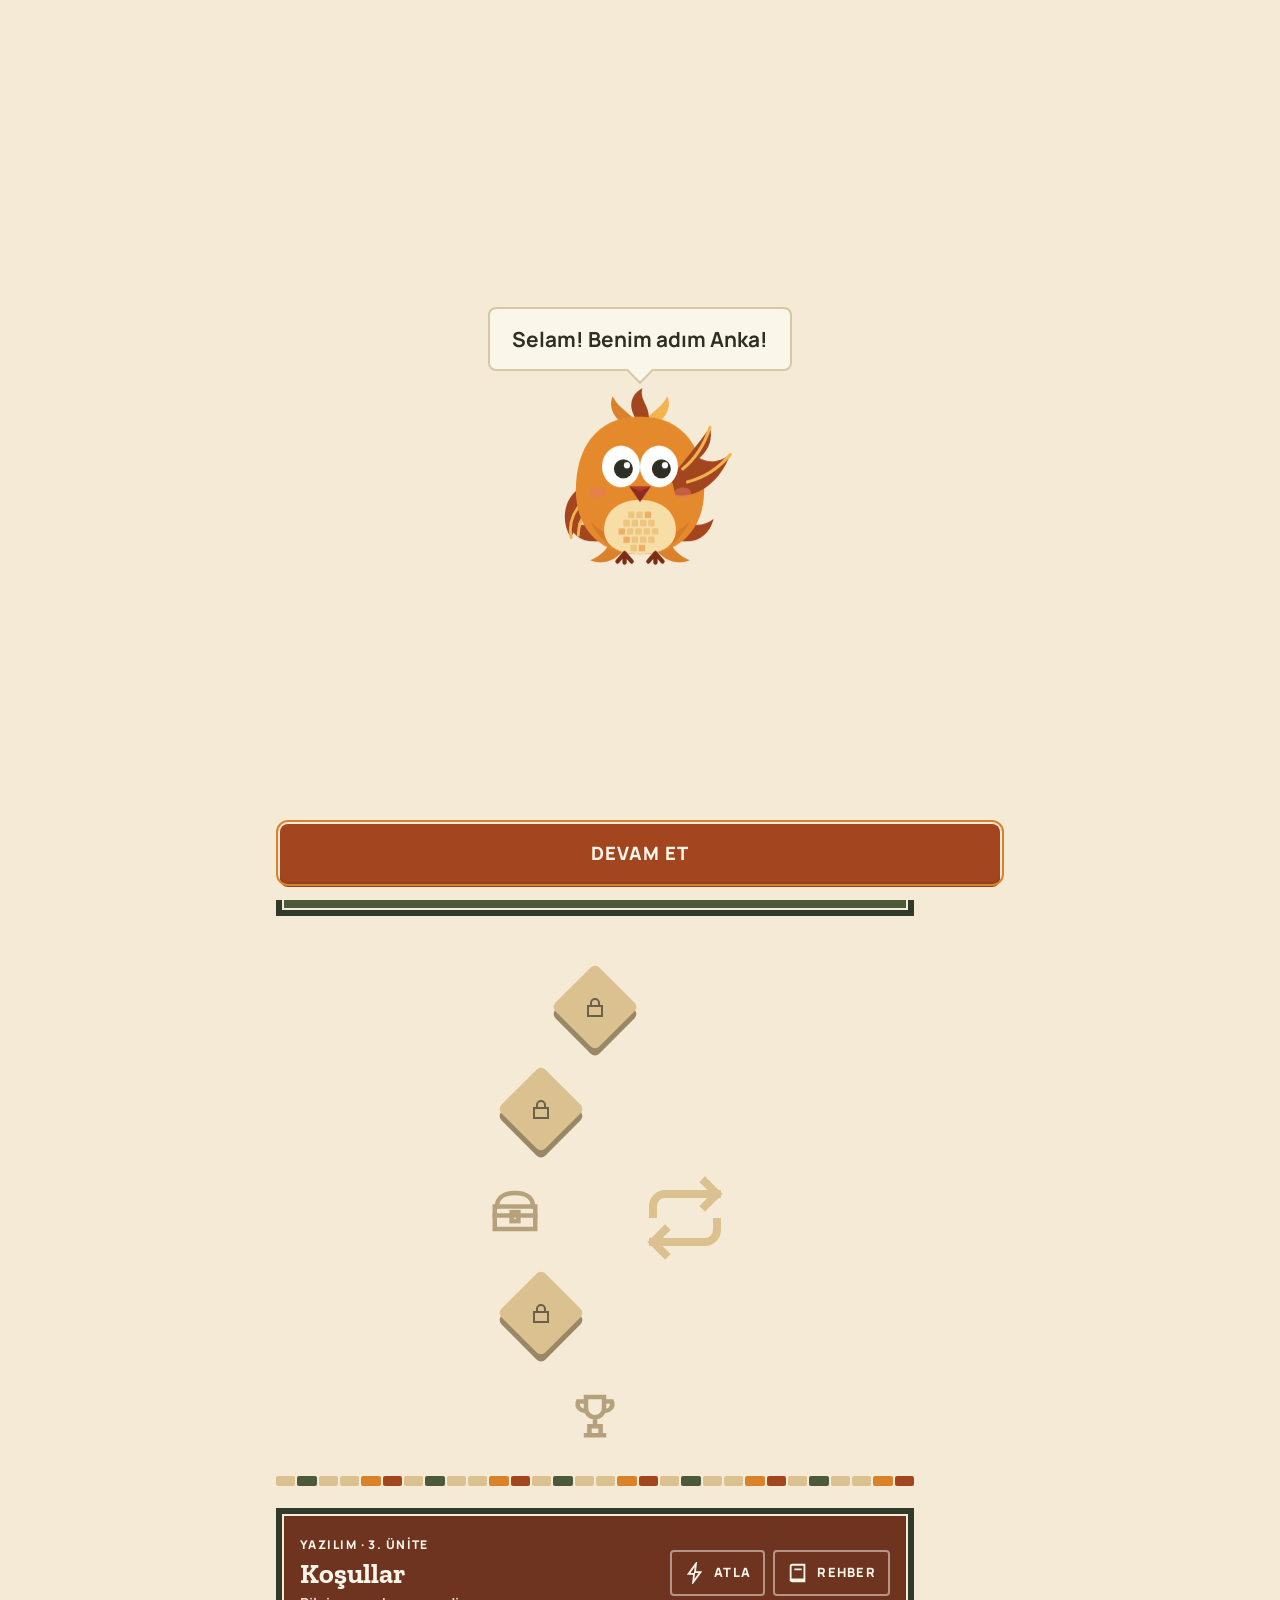
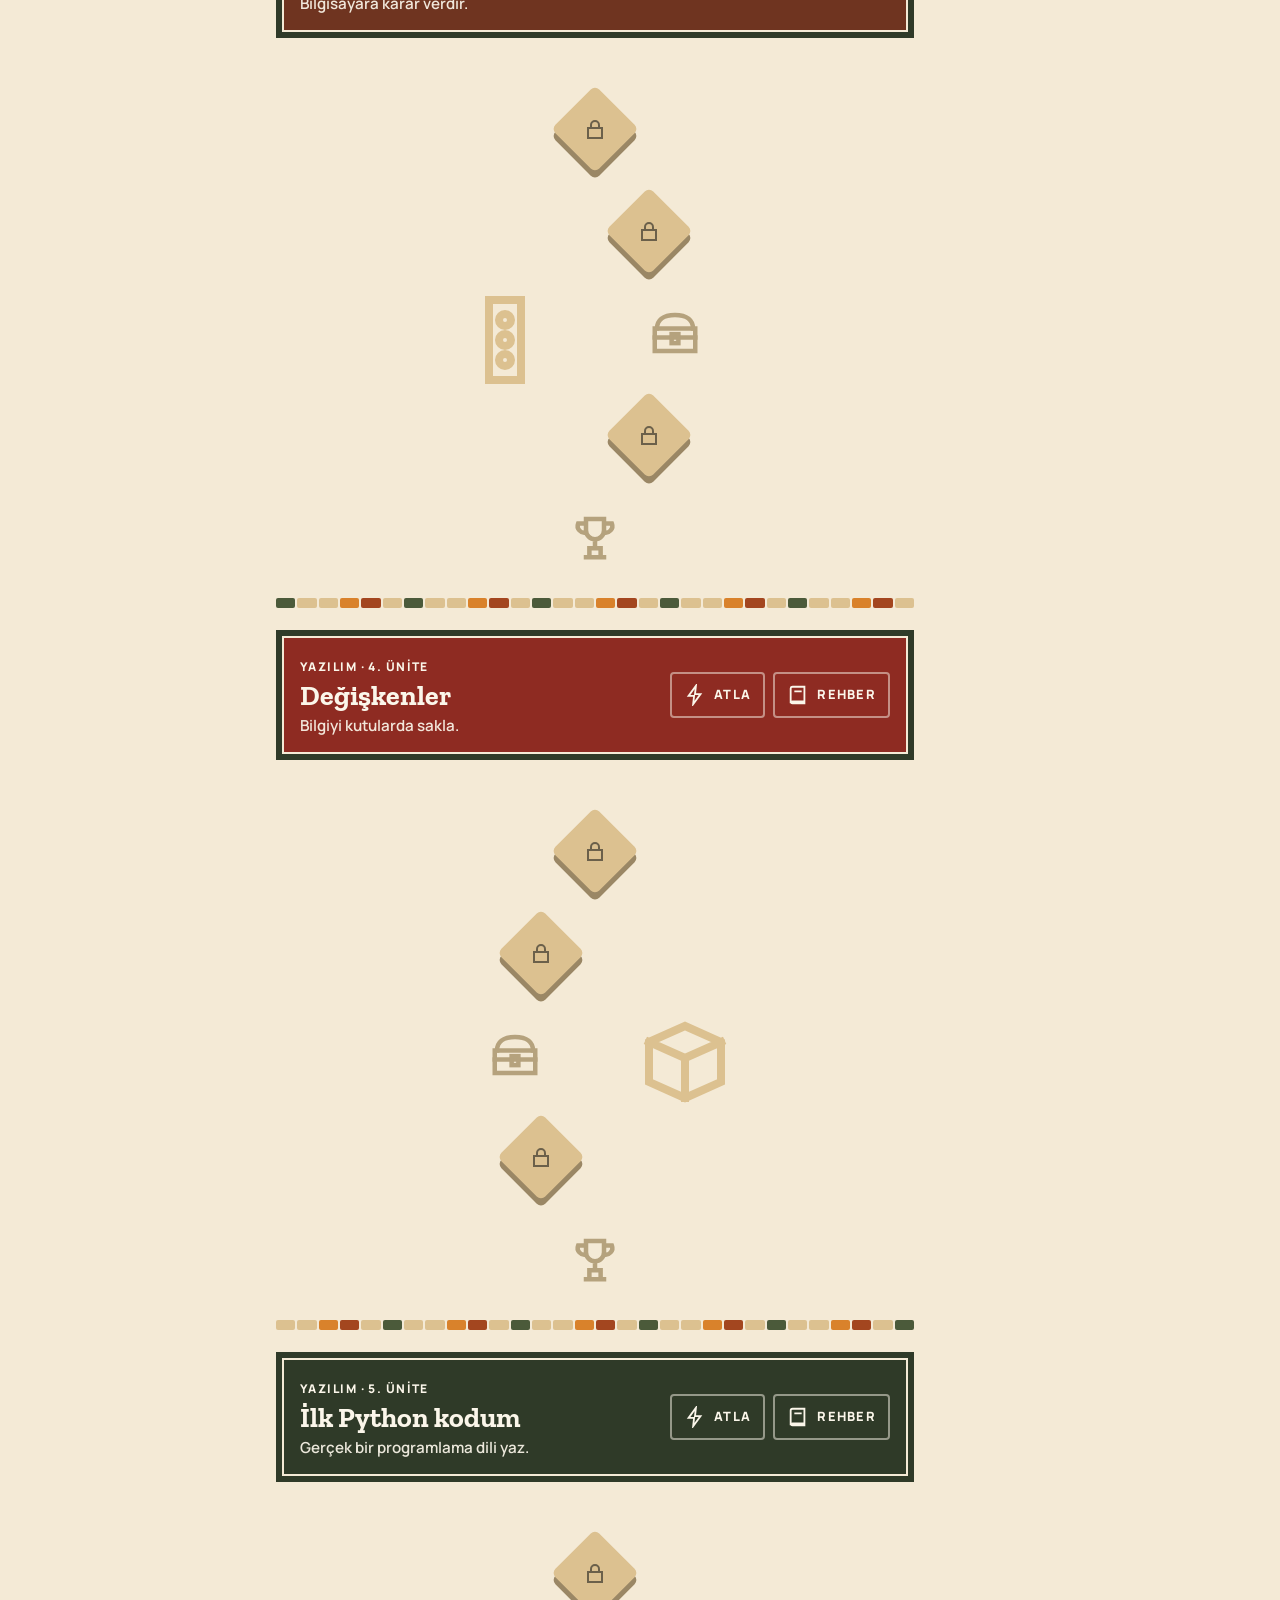
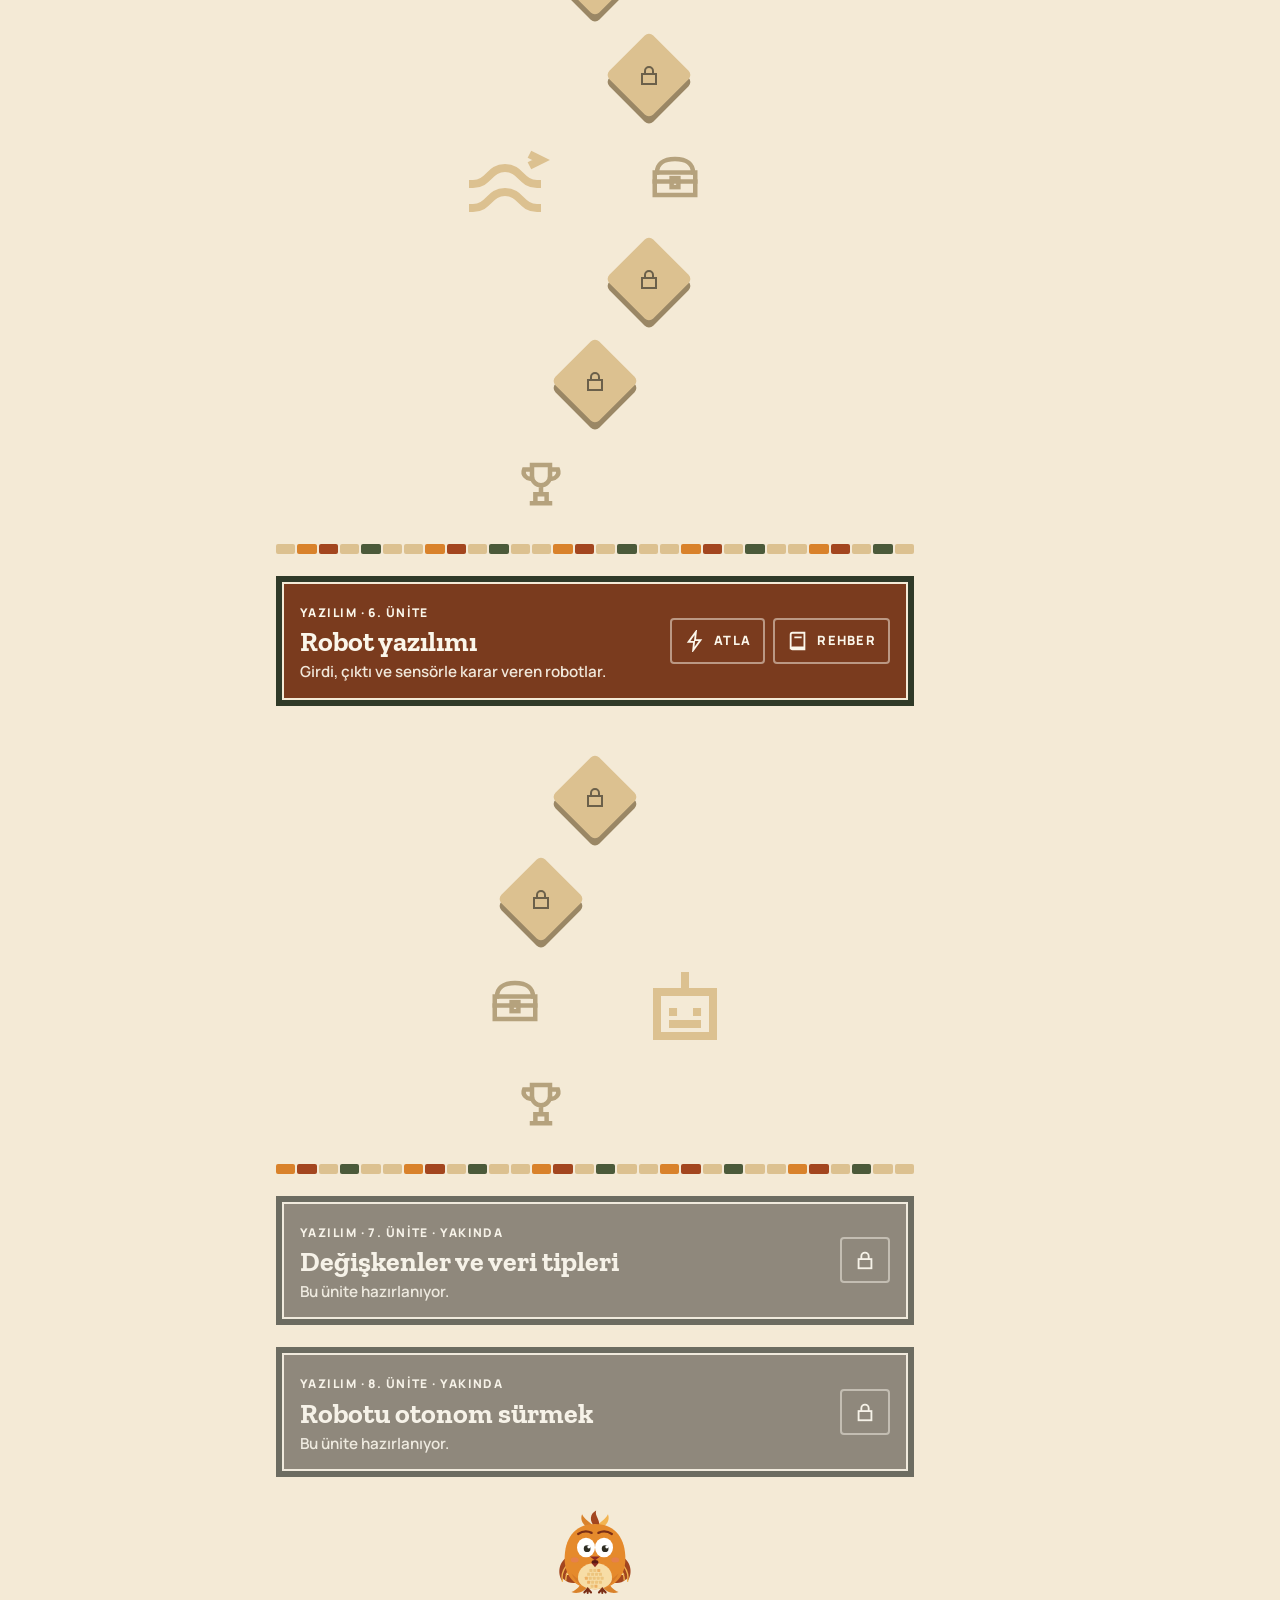
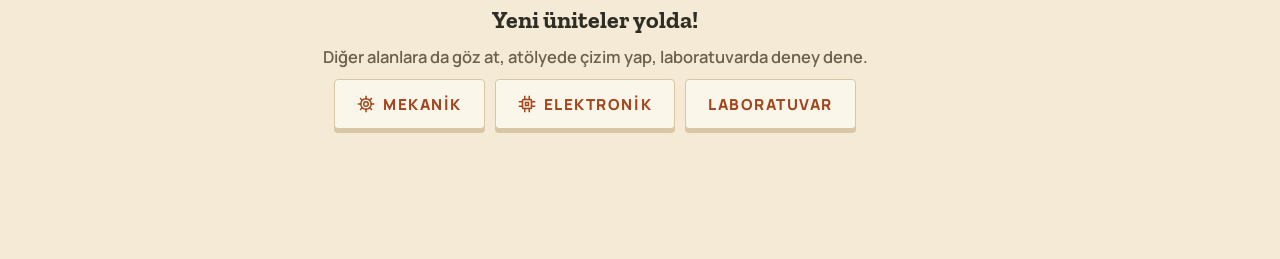
==== index.html @ 8079ceba "Açılış ekranı: krem daire yerine simgedeki Anka başı (yerel ve uygulama içi) Co-Authored-By: Claude " ====
<!DOCTYPE html>
<html lang="tr">
<head>
<meta charset="utf-8">
<meta name="viewport" content="width=device-width, initial-scale=1">
<title>#BilimKıvılcımı</title>
<meta name="description" content="Hatay'daki çocuklar için ücretsiz, oyun gibi kodlama dersleri ve bilim deneyi oyunları. Bir Antioch Rising #10947 projesi.">
<meta name="theme-color" content="#2F3A28">
<meta property="og:title" content="#BilimKıvılcımı · Yazılımın Duolingosu">
<meta property="og:description" content="Anka ile oyun gibi kodlama öğren, laboratuvarda deney oyunları oyna. Ücretsiz ve Türkçe.">
<meta property="og:image" content="img/logo.png">
<link rel="icon" href="img/logo.png">
<link rel="stylesheet" href="css/fonts.css">
<link rel="stylesheet" href="css/style.css">
<link rel="stylesheet" href="css/ekler.css">
<style>
#boot{position:fixed;inset:0;z-index:9999;background:#D9822B;display:flex;flex-direction:column;align-items:center;justify-content:center;gap:22px;transition:opacity .35s ease}
#boot.out{opacity:0;pointer-events:none}
#boot .bt-disk{position:absolute;left:50%;top:50%;width:240px;height:240px;margin:-120px 0 0 -120px}
#boot .bt-anka{display:block;width:240px;height:240px;clip-path:circle(33.4% at 50% 50%);animation:btHop .7s .15s cubic-bezier(.3,1.6,.5,1) both}
#boot .bt-name{position:absolute;left:0;right:0;text-align:center;top:calc(50% + 106px);font:700 clamp(28px,8.5vw,40px)/1 'Zilla Slab',Georgia,serif;color:#FBF3E2;letter-spacing:.2px;animation:btUp .5s .12s ease both}
#boot .bt-name b{color:#7A2E16}
#boot .bt-team{position:absolute;bottom:calc(28px + env(safe-area-inset-bottom,0px));font:700 12px/1 Manrope,system-ui,sans-serif;letter-spacing:.14em;text-transform:uppercase;color:#7A2E16;opacity:.75}
@keyframes btHop{0%{transform:translateY(18px) scale(.9)}100%{transform:none}}
@keyframes btUp{from{transform:translateY(10px);opacity:0}}
@media (prefers-reduced-motion:reduce){#boot *{animation:none!important}}
</style>
</head>
<body>
<div id="boot" role="presentation"><div class="bt-disk"><img class="bt-anka" src="img/anka-bas.png" width="240" height="240" alt=""></div><div class="bt-name"><b>#</b>BilimKıvılcımı</div><div class="bt-team" lang="en">Antioch Rising #10947</div></div>
<script>(function(){var b=document.getElementById('boot');if(!(window.Capacitor&&window.Capacitor.isNativePlatform&&window.Capacitor.isNativePlatform())){b.remove();return}document.documentElement.style.background='#D9822B';window.__bootT=Date.now()})()</script>

<div class="app">
  <aside class="side" aria-label="Menü">
    <a class="brand" href="#ogren"><img src="img/logo.png" alt="Antioch Rising logosu"><span><b>#</b>BilimKıvılcımı</span></a>
    <nav id="sideNav"></nav>
    <div class="small">
      <a href="#yuva">Anka'nın yuvası</a>
      <a href="#defter">Deney defterim</a>
      <a href="#ogretmen">Öğretmenler için</a>
      <a href="#hakkinda">Proje hakkında</a>
      <a href="#yonetici">Yönetici paneli</a>
    </div>
  </aside>

  <main class="center" id="main">
    <header class="mtop">
      <div class="stats"><a class="brand" href="#ogren"><img src="img/logo.png" alt="Antioch Rising logosu"><span><b>#</b>BilimKıvılcımı</span></a><span class="stats-slot"></span></div>
    </header>
    <section data-page="ogren"><div id="path"></div></section>
    <section data-page="atolye" hidden><div class="page" id="pgHub"></div></section>
    <section data-page="cizim" hidden><div class="page" id="pgDraw" style="max-width:920px"></div></section>
    <section data-page="sozluk" hidden><div class="page" id="pgGloss"></div></section>
    <section data-page="gorevler" hidden><div class="page" id="pgQuests"></div></section>
    <section data-page="magaza" hidden><div class="page" id="pgShop"></div></section>
    <section data-page="profil" hidden><div class="page" id="pgProfile"></div></section>
    <section data-page="lab" hidden><div class="page wide" id="pgLab"></div></section>
    <section data-page="exp" hidden><div class="page wide" id="pgExp"></div></section>
    <section data-page="defter" hidden><div class="page wide" id="pgNote" style="max-width:960px"></div></section>
    <section data-page="ogretmen" hidden><div class="page wide" id="pgTeach"></div></section>
    <section data-page="yonetici" hidden><div class="page wide" id="pgAdmin"></div></section>
    <section data-page="yuva" hidden><div class="page" id="pgNest"></div></section>
    <section data-page="hakkinda" hidden><div class="page wide" id="pgAbout" style="max-width:1000px"></div></section>
  </main>

  <aside class="right" aria-label="Durumum">
    <div class="stats stats-slot"></div>
    <div class="card rc" id="rcStreak"></div>
    <div class="card rc" id="rcGoal"></div>
    <div class="card rc" id="rcDaily"></div>
    <div class="card rc" id="rcQuests"></div>
    <p style="font-size:.85rem;color:var(--muted);padding:0 6px">#BilimKıvılcımı bir <b>Antioch Rising #10947</b> projesidir.</p>
  </aside>

</div>

<nav class="mtab" id="tabNav" aria-label="Sekmeler"></nav>

<div class="lesson" id="lesson" hidden>
  <div class="lhead">
    <button class="xbtn" id="lclose" type="button" aria-label="Dersten çık"></button>
    <div class="lbar" id="lbar" role="progressbar" aria-label="Ders ilerlemesi"></div>
    <span class="lhearts" id="lhearts"></span>
  </div>
  <div class="lbody" id="lbody"></div>
  <div class="lfoot" id="lfoot"><div class="lfin"><div class="fb" id="fb"></div><button class="b3" id="lbtn" type="button">Kontrol et</button></div></div>
</div>

<div class="modal" id="modal" hidden><div class="mbox" id="mbox" role="dialog" aria-modal="true"></div></div>
<div id="toast" role="status" aria-live="polite"></div>
<canvas id="fx" aria-hidden="true"></canvas>
<noscript><p style="padding:20px;font:700 1.1rem sans-serif">#BilimKıvılcımı'nın çalışması için JavaScript'in açık olması gerekiyor.</p></noscript>

<script src="js/build.js"></script>
<script src="js/icons.js"></script>
<script src="js/anka.js"></script>
<script src="js/gorsel.js"></script>
<script src="js/data.js"></script>
<script src="js/egitim.js"></script>
<script src="js/temel-mekanik.js"></script>
<script src="js/temel-elektronik.js"></script>
<script src="js/icerik.js"></script>
<script src="js/dersler.js"></script>
<script src="js/kupa.js"></script>
<script src="js/core.js"></script>
<script src="js/learn.js"></script>
<script src="js/sync.js"></script>
<script src="js/lab.js"></script>
<script src="js/teacher.js"></script>
<script src="js/admin.js"></script>
<script src="js/icerikedit.js"></script>
<script src="js/yuva.js"></script>
<script src="js/yuvaoyun.js"></script>
<script src="js/galeri.js"></script>
<script src="js/main.js"></script>
</body>
</html>
---- css/fonts.css ----
/* Yazı tipleri yerelde, internet olmadan da çalışır (Fontsource, SIL Open Font License) */
@font-face{font-family:'Zilla Slab';font-style:normal;font-display:swap;font-weight:600;src:url(../fonts/zilla-slab-latin-ext-600-normal.woff2) format('woff2');unicode-range:U+0100-02BA,U+02BD-02C5,U+02C7-02CC,U+02CE-02D7,U+02DD-02FF,U+0304,U+0308,U+0329,U+1D00-1DBF,U+1E00-1E9F,U+1EF2-1EFF,U+2020,U+20A0-20AB,U+20AD-20C0,U+2113,U+2C60-2C7F,U+A720-A7FF}
@font-face{font-family:'Zilla Slab';font-style:normal;font-display:swap;font-weight:600;src:url(../fonts/zilla-slab-latin-600-normal.woff2) format('woff2');unicode-range:U+0000-00FF,U+0131,U+0152-0153,U+02BB-02BC,U+02C6,U+02DA,U+02DC,U+0304,U+0308,U+0329,U+2000-206F,U+20AC,U+2122,U+2191,U+2193,U+2212,U+2215,U+FEFF,U+FFFD}
@font-face{font-family:'Zilla Slab';font-style:normal;font-display:swap;font-weight:700;src:url(../fonts/zilla-slab-latin-ext-700-normal.woff2) format('woff2');unicode-range:U+0100-02BA,U+02BD-02C5,U+02C7-02CC,U+02CE-02D7,U+02DD-02FF,U+0304,U+0308,U+0329,U+1D00-1DBF,U+1E00-1E9F,U+1EF2-1EFF,U+2020,U+20A0-20AB,U+20AD-20C0,U+2113,U+2C60-2C7F,U+A720-A7FF}
@font-face{font-family:'Zilla Slab';font-style:normal;font-display:swap;font-weight:700;src:url(../fonts/zilla-slab-latin-700-normal.woff2) format('woff2');unicode-range:U+0000-00FF,U+0131,U+0152-0153,U+02BB-02BC,U+02C6,U+02DA,U+02DC,U+0304,U+0308,U+0329,U+2000-206F,U+20AC,U+2122,U+2191,U+2193,U+2212,U+2215,U+FEFF,U+FFFD}
@font-face{font-family:'Manrope';font-style:normal;font-display:swap;font-weight:500;src:url(../fonts/manrope-latin-ext-500-normal.woff2) format('woff2');unicode-range:U+0100-02BA,U+02BD-02C5,U+02C7-02CC,U+02CE-02D7,U+02DD-02FF,U+0304,U+0308,U+0329,U+1D00-1DBF,U+1E00-1E9F,U+1EF2-1EFF,U+2020,U+20A0-20AB,U+20AD-20C0,U+2113,U+2C60-2C7F,U+A720-A7FF}
@font-face{font-family:'Manrope';font-style:normal;font-display:swap;font-weight:500;src:url(../fonts/manrope-latin-500-normal.woff2) format('woff2');unicode-range:U+0000-00FF,U+0131,U+0152-0153,U+02BB-02BC,U+02C6,U+02DA,U+02DC,U+0304,U+0308,U+0329,U+2000-206F,U+20AC,U+2122,U+2191,U+2193,U+2212,U+2215,U+FEFF,U+FFFD}
@font-face{font-family:'Manrope';font-style:normal;font-display:swap;font-weight:600;src:url(../fonts/manrope-latin-ext-600-normal.woff2) format('woff2');unicode-range:U+0100-02BA,U+02BD-02C5,U+02C7-02CC,U+02CE-02D7,U+02DD-02FF,U+0304,U+0308,U+0329,U+1D00-1DBF,U+1E00-1E9F,U+1EF2-1EFF,U+2020,U+20A0-20AB,U+20AD-20C0,U+2113,U+2C60-2C7F,U+A720-A7FF}
@font-face{font-family:'Manrope';font-style:normal;font-display:swap;font-weight:600;src:url(../fonts/manrope-latin-600-normal.woff2) format('woff2');unicode-range:U+0000-00FF,U+0131,U+0152-0153,U+02BB-02BC,U+02C6,U+02DA,U+02DC,U+0304,U+0308,U+0329,U+2000-206F,U+20AC,U+2122,U+2191,U+2193,U+2212,U+2215,U+FEFF,U+FFFD}
@font-face{font-family:'Manrope';font-style:normal;font-display:swap;font-weight:700;src:url(../fonts/manrope-latin-ext-700-normal.woff2) format('woff2');unicode-range:U+0100-02BA,U+02BD-02C5,U+02C7-02CC,U+02CE-02D7,U+02DD-02FF,U+0304,U+0308,U+0329,U+1D00-1DBF,U+1E00-1E9F,U+1EF2-1EFF,U+2020,U+20A0-20AB,U+20AD-20C0,U+2113,U+2C60-2C7F,U+A720-A7FF}
@font-face{font-family:'Manrope';font-style:normal;font-display:swap;font-weight:700;src:url(../fonts/manrope-latin-700-normal.woff2) format('woff2');unicode-range:U+0000-00FF,U+0131,U+0152-0153,U+02BB-02BC,U+02C6,U+02DA,U+02DC,U+0304,U+0308,U+0329,U+2000-206F,U+20AC,U+2122,U+2191,U+2193,U+2212,U+2215,U+FEFF,U+FFFD}
@font-face{font-family:'Manrope';font-style:normal;font-display:swap;font-weight:800;src:url(../fonts/manrope-latin-ext-800-normal.woff2) format('woff2');unicode-range:U+0100-02BA,U+02BD-02C5,U+02C7-02CC,U+02CE-02D7,U+02DD-02FF,U+0304,U+0308,U+0329,U+1D00-1DBF,U+1E00-1E9F,U+1EF2-1EFF,U+2020,U+20A0-20AB,U+20AD-20C0,U+2113,U+2C60-2C7F,U+A720-A7FF}
@font-face{font-family:'Manrope';font-style:normal;font-display:swap;font-weight:800;src:url(../fonts/manrope-latin-800-normal.woff2) format('woff2');unicode-range:U+0000-00FF,U+0131,U+0152-0153,U+02BB-02BC,U+02C6,U+02DA,U+02DC,U+0304,U+0308,U+0329,U+2000-206F,U+20AC,U+2122,U+2191,U+2193,U+2212,U+2215,U+FEFF,U+FFFD}
@font-face{font-family:'JetBrains Mono';font-style:normal;font-display:swap;font-weight:500;src:url(../fonts/jetbrains-mono-latin-ext-500-normal.woff2) format('woff2');unicode-range:U+0100-02BA,U+02BD-02C5,U+02C7-02CC,U+02CE-02D7,U+02DD-02FF,U+0304,U+0308,U+0329,U+1D00-1DBF,U+1E00-1E9F,U+1EF2-1EFF,U+2020,U+20A0-20AB,U+20AD-20C0,U+2113,U+2C60-2C7F,U+A720-A7FF}
@font-face{font-family:'JetBrains Mono';font-style:normal;font-display:swap;font-weight:500;src:url(../fonts/jetbrains-mono-latin-500-normal.woff2) format('woff2');unicode-range:U+0000-00FF,U+0131,U+0152-0153,U+02BB-02BC,U+02C6,U+02DA,U+02DC,U+0304,U+0308,U+0329,U+2000-206F,U+20AC,U+2122,U+2191,U+2193,U+2212,U+2215,U+FEFF,U+FFFD}
@font-face{font-family:'JetBrains Mono';font-style:normal;font-display:swap;font-weight:700;src:url(../fonts/jetbrains-mono-latin-ext-700-normal.woff2) format('woff2');unicode-range:U+0100-02BA,U+02BD-02C5,U+02C7-02CC,U+02CE-02D7,U+02DD-02FF,U+0304,U+0308,U+0329,U+1D00-1DBF,U+1E00-1E9F,U+1EF2-1EFF,U+2020,U+20A0-20AB,U+20AD-20C0,U+2113,U+2C60-2C7F,U+A720-A7FF}
@font-face{font-family:'JetBrains Mono';font-style:normal;font-display:swap;font-weight:700;src:url(../fonts/jetbrains-mono-latin-700-normal.woff2) format('woff2');unicode-range:U+0000-00FF,U+0131,U+0152-0153,U+02BB-02BC,U+02C6,U+02DA,U+02DC,U+0304,U+0308,U+0329,U+2000-206F,U+20AC,U+2122,U+2191,U+2193,U+2212,U+2215,U+FEFF,U+FFFD}
---- css/style.css ----
/* #BilimKıvılcımı · Antioch Rising "Mozaik" tasarım dili
   60·30·10: tessera zemin, kiremit/zeytin marka, alev vurgu. Kare taş (tessera) ızgarası 8px.
   Yerleşim: masaüstünde sol menü + orta içerik + sağ durum kartları; telefonda üst durum çubuğu + alt sekmeler. */
:root{
  --tessera:#F4EAD6; --raised:#FBF6EA; --sand:#DCC190; --line:#D8C7A4; --ink:#2F2E24; --muted:#6B604A;
  --terra:#A3461F; --on-terra:#FBF6EA; --terra-soft:#F1DCCB; --terra-ts:#93401C;
  --ember:#D9822B; --rust:#6F3420; --olive:#4B5A3A; --on-olive:#FBF6EA; --olive-soft:#E2E6D2; --olive-ts:#3F4D30; --olive-deep:#2F3A28;
  --garnet:#8E2B22; --garnet-soft:#F3DAD6; --focus:#D9822B;
  --code:#2F3A28; --code-ink:#F4EAD6; --tile:#E6D3AE; --off:#B5A27D; --stage:#26301F;
  --u1:#A3461F; --u1d:#6F3420; --u2:#4B5A3A; --u2d:#2F3A28; --u3:#6F3420; --u3d:#45200F; --u4:#8E2B22; --u4d:#5C1A14; --u5:#2F3A28; --u5d:#141A11; --u6:#7A3B1E; --u6d:#4A220F; --u7:#4B5A3A; --u7d:#2F3A28; --u8:#8F5314; --u8d:#5A3209; --u9:#5A6630; --u9d:#363E1A; --u10:#9A5A12; --u10d:#5E360A; --u11:#7E4A16; --u11d:#4C2B0B; --u12:#A8701E; --u12d:#66420F; --u13:#B5532A; --u13d:#73311A; --u14:#55663A; --u14d:#323D22; --u15:#A7651A; --u15d:#62390C; --u16:#5E5A2E; --u16d:#38351A;
  --display:"Zilla Slab","Roboto Slab",Georgia,serif;
  --body:Manrope,"Segoe UI",system-ui,sans-serif;
  --mono:"JetBrains Mono",ui-monospace,Menlo,monospace;
  --shadow:0 1px 0 #D8C7A4,0 2px 6px rgba(47,46,36,.08);
  color-scheme:light;
}
@media (prefers-color-scheme:dark){
  :root:not([data-theme="light"]){
    --tessera:#1C1A14; --raised:#26231B; --sand:#3A3428; --line:#3D382B; --ink:#F2E9D6; --muted:#B8AB8E;
    --terra:#E58552; --on-terra:#1C1A14; --terra-soft:#3A2016; --terra-ts:#EFB08A;
    --ember:#F0A04B; --rust:#9A4A28; --olive:#A9B98F; --on-olive:#1C1A14; --olive-soft:#232B1D; --olive-ts:#B9C79F; --olive-deep:#141A11;
    --garnet:#E8776A; --garnet-soft:#3A1A17; --code:#141A11; --code-ink:#F2E9D6; --tile:#3A3428; --off:#6B604A; --stage:#141A11;
    --u1:#C4602F; --u1d:#7A3518; --u2:#5E7148; --u2d:#36432A; --u3:#9A4A28; --u3d:#5A2A15; --u4:#B03F33; --u4d:#6E231C; --u5:#3E4D33; --u5d:#1F281A; --u6:#9A4A28; --u6d:#5A2A15; --u7:#5E7148; --u7d:#36432A; --u8:#A86418; --u8d:#5E370B; --u9:#6E7C3C; --u9d:#40481F; --u10:#B26C1C; --u10d:#663D0C; --u11:#965A1E; --u11d:#57340E; --u12:#C08328; --u12d:#6E4A12; --u13:#C96A3A; --u13d:#7D3C1E; --u14:#667A48; --u14d:#3B4829; --u15:#BC7A26; --u15d:#6C4511; --u16:#76723C; --u16d:#45421F;
    --shadow:0 1px 0 #3D382B,0 2px 8px rgba(0,0,0,.4); color-scheme:dark;
  }
}
:root[data-theme="dark"]{
  --tessera:#1C1A14; --raised:#26231B; --sand:#3A3428; --line:#3D382B; --ink:#F2E9D6; --muted:#B8AB8E;
  --terra:#E58552; --on-terra:#1C1A14; --terra-soft:#3A2016; --terra-ts:#EFB08A;
  --ember:#F0A04B; --rust:#9A4A28; --olive:#A9B98F; --on-olive:#1C1A14; --olive-soft:#232B1D; --olive-ts:#B9C79F; --olive-deep:#141A11;
  --garnet:#E8776A; --garnet-soft:#3A1A17; --code:#141A11; --code-ink:#F2E9D6; --tile:#3A3428; --off:#6B604A; --stage:#141A11;
  --u1:#C4602F; --u1d:#7A3518; --u2:#5E7148; --u2d:#36432A; --u3:#9A4A28; --u3d:#5A2A15; --u4:#B03F33; --u4d:#6E231C; --u5:#3E4D33; --u5d:#1F281A; --u6:#9A4A28; --u6d:#5A2A15; --u7:#5E7148; --u7d:#36432A; --u8:#A86418; --u8d:#5E370B; --u9:#6E7C3C; --u9d:#40481F; --u10:#B26C1C; --u10d:#663D0C; --u11:#965A1E; --u11d:#57340E; --u12:#C08328; --u12d:#6E4A12; --u13:#C96A3A; --u13d:#7D3C1E; --u14:#667A48; --u14d:#3B4829; --u15:#BC7A26; --u15d:#6C4511; --u16:#76723C; --u16d:#45421F;
  --shadow:0 1px 0 #3D382B,0 2px 8px rgba(0,0,0,.4); color-scheme:dark;
}
*{box-sizing:border-box}
[hidden]{display:none!important}
html,body{height:100%}
body{margin:0;background:var(--tessera);color:var(--ink);font:600 16.5px/1.55 var(--body);-webkit-font-smoothing:antialiased;-webkit-tap-highlight-color:transparent}
h1,h2,h3{font-family:var(--display);font-weight:700;margin:0;line-height:1.1;text-wrap:balance}
p{margin:0}
button{font:inherit;color:inherit}
a{color:var(--terra)}
:focus-visible{outline:2px solid var(--focus);outline-offset:2px}
.ic{flex:none;display:block}
.lbl{font:800 .75rem/1 var(--body);letter-spacing:.12em;text-transform:uppercase}
.num{font-family:var(--mono);font-weight:700;font-variant-numeric:tabular-nums}
.muted{color:var(--muted)}
.sr{position:absolute;width:1px;height:1px;overflow:hidden;clip:rect(0 0 0 0)}

/* Mozaik bandı ve çerçeve */
.band{display:grid;grid-auto-flow:column;grid-auto-columns:1fr;gap:2px}
.band i{height:10px;border-radius:2px}
.frame{border:6px solid var(--olive-deep);padding:2px;background:var(--tessera)}

/* Anka: bekleme hâlleri (sınıf = ruh hâli) ve kısa hareketler (act-*) */
.anka{display:block;overflow:visible;cursor:pointer;-webkit-tap-highlight-color:transparent;animation:hop 2.8s ease-in-out infinite;animation-delay:var(--ad,0s)}
.anka .ak-all,.anka .ak-bd,.anka .ak-tail,.anka .wg,.anka .crest,.anka .tear,.anka .zz,.anka .thd{transform-box:fill-box}
.anka .ak-all{transform-origin:50% 100%}
.anka .ak-bd{transform-origin:50% 100%;animation:akBreath 3.4s ease-in-out infinite;animation-delay:var(--ad,0s)}
.anka .ak-tail{transform-origin:50% 0;animation:akTail 2.6s ease-in-out infinite}
.anka .pup{animation:akLook 8s ease-in-out infinite;animation-delay:var(--ad,0s)}
.anka .lid{transform-box:fill-box;transform-origin:50% 0;transform:scaleY(0);animation:blink 5.5s infinite;animation-delay:var(--ad,0s)}
.anka .wgl{transform-origin:90% 10%}
.anka .wgr{transform-origin:10% 10%}
.anka.cheer .wgl{transform-origin:90% 90%}
.anka.cheer .wgr,.anka.wave .wgr{transform-origin:10% 90%}
.anka .crest{transform-origin:50% 100%;animation:flick 1.7s ease-in-out infinite}
@keyframes hop{0%,100%{translate:0 0}50%{translate:0 -4px}}
@keyframes akBreath{0%,100%{transform:scale(1,1)}50%{transform:scale(1.025,.975)}}
@keyframes akTail{0%,100%{transform:rotate(0)}50%{transform:rotate(3deg)}}
@keyframes akLook{0%,34%,100%{transform:none}38%,48%{transform:translate(-3px,1px)}52%,62%{transform:translate(3px,-1px)}66%{transform:none}80%,86%{transform:translate(0,2px)}}
@keyframes blink{0%,93%,100%{transform:scaleY(0)}96%{transform:scaleY(1)}}
@keyframes flick{50%{transform:scaleY(1.1) skewX(-4deg)}}
/* ruh hâlleri */
.anka.cheer{animation:akBounce .7s ease-in-out infinite}
.anka.cheer .wgl{animation:flapL .3s ease-in-out infinite alternate}
.anka.cheer .wgr,.anka.wave .wgr{animation:flapR .34s ease-in-out infinite alternate}
.anka.wave .ak-bd{animation:akLean 1.5s ease-in-out infinite}
.anka.wow .ak-bd{animation:akPuff 1.4s ease-in-out infinite}
.anka.think{animation:none}
.anka.think .ak-bd{animation:akTilt 3.2s ease-in-out infinite}
.anka.think .thd{animation:akDot 1.6s ease-in-out infinite}
.anka.think .thd2{animation-delay:.4s}
.anka.sad,.anka.sleep{animation:none}
.anka.sad .ak-bd{animation:akDroop 3.6s ease-in-out infinite}
.anka.sad .tear{animation:akTear 2.4s ease-in infinite}
.anka.sleep .ak-bd{animation:akBreath 4.6s ease-in-out infinite}
.anka.sleep .zz{animation:akZz 2.8s ease-in-out infinite}
.anka.love{animation:akBounce 1.1s ease-in-out infinite}
.anka.love .hrt{transform-box:fill-box;transform-origin:50% 60%;animation:akHeart .7s ease-in-out infinite alternate}
.anka.eat .ak-bd{animation:akNod .45s ease-in-out infinite}
.anka.eat .chew{transform-box:fill-box;transform-origin:50% 0;animation:akChew .2s ease-in-out infinite alternate}
@keyframes akHeart{to{transform:scale(1.18)}}
@keyframes akChew{to{transform:scaleY(.35)}}
@keyframes akBounce{0%,100%{translate:0 0}50%{translate:0 -9px}}
@keyframes flapL{from{transform:rotate(6deg)}to{transform:rotate(-18deg)}}
@keyframes flapR{from{transform:rotate(-6deg)}to{transform:rotate(18deg)}}
@keyframes akLean{0%,100%{transform:rotate(-2deg)}50%{transform:rotate(3deg)}}
@keyframes akPuff{0%,100%{transform:scale(1)}50%{transform:scale(1.05)}}
@keyframes akTilt{0%,100%{transform:rotate(-4deg)}50%{transform:rotate(4deg)}}
@keyframes akDot{0%,100%{opacity:.25}50%{opacity:.8}}
@keyframes akDroop{0%,100%{transform:scale(1,1) rotate(0)}50%{transform:scale(1.03,.95) rotate(-2deg)}}
@keyframes akTear{0%{transform:translateY(0);opacity:0}15%{opacity:1}80%{transform:translateY(26px);opacity:.9}100%{transform:translateY(32px);opacity:0}}
@keyframes akZz{0%{transform:translate(0,6px);opacity:0}30%{opacity:1}100%{transform:translate(6px,-10px);opacity:0}}
/* kısa hareketler */
.anka.act-jump .ak-all{animation:akJump .75s cubic-bezier(.3,.6,.4,1) both}
.anka.act-spin .ak-all{animation:akSpin .9s cubic-bezier(.4,.1,.3,1) both}
.anka.act-flip .ak-all{animation:akFlip .9s ease-in-out both}
.anka.act-dance .ak-all{animation:akDance .6s ease-in-out 3 both}
.anka.act-wiggle .ak-all{animation:akWiggle .55s ease-in-out both}
.anka.act-nod .ak-all{animation:akNod .7s ease-in-out both}
.anka.act-shake .ak-all{animation:akShake .6s ease-in-out both}
.anka.act-enter .ak-all{animation:akEnter .55s cubic-bezier(.3,1.5,.5,1) both}
.anka.act-jump .wg,.anka.act-spin .wg,.anka.act-dance .wg,.anka.act-flip .wg{animation:akFlapL .16s ease-in-out 6 alternate}
.anka.act-jump .wgr,.anka.act-spin .wgr,.anka.act-dance .wgr,.anka.act-flip .wgr{animation-name:akFlapR}
@keyframes akFlapL{to{transform:rotate(28deg)}}
@keyframes akFlapR{to{transform:rotate(-28deg)}}
@keyframes akJump{0%{transform:none}15%{transform:scale(1.14,.84)}45%{transform:translateY(-30%) scale(.92,1.1)}72%{transform:translateY(0) scale(1.1,.9)}86%{transform:translateY(-4%) scale(.98,1.02)}100%{transform:none}}
@keyframes akSpin{0%{transform:none}20%{transform:scale(1.1,.88)}50%{transform:translateY(-26%) rotate(180deg)}80%{transform:translateY(0) rotate(360deg) scale(1.08,.92)}100%{transform:rotate(360deg)}}
@keyframes akFlip{0%{transform:none}40%{transform:translateY(-22%) scaleX(-1)}70%{transform:translateY(0) scaleX(-1)}100%{transform:none}}
@keyframes akDance{0%,100%{transform:none}25%{transform:translate(-6%,-8%) rotate(-8deg)}50%{transform:translateY(0) scale(1.06,.94)}75%{transform:translate(6%,-8%) rotate(8deg)}}
@keyframes akWiggle{20%{transform:rotate(-9deg)}40%{transform:rotate(8deg)}60%{transform:rotate(-6deg)}80%{transform:rotate(4deg)}100%{transform:none}}
@keyframes akNod{30%{transform:rotate(6deg) scale(1,.96)}60%{transform:rotate(-2deg)}100%{transform:none}}
@keyframes akShake{15%{transform:rotate(-9deg)}35%{transform:rotate(8deg)}55%{transform:rotate(-6deg)}75%{transform:rotate(4deg)}100%{transform:none}}
@keyframes akEnter{0%{transform:translateY(30%) scale(.5);opacity:0}60%{opacity:1}100%{transform:none;opacity:1}}
.amsg{display:grid;grid-template-columns:auto 1fr auto auto;gap:16px;align-items:center;margin-top:20px;padding:14px 18px}
.amsg .bub{position:relative;background:var(--tessera);border:1px solid var(--line);border-radius:8px;padding:12px 14px;font-size:1.02rem}
.amsg .bub::before{content:"";position:absolute;left:-8px;top:50%;width:14px;height:14px;background:var(--tessera);border-left:1px solid var(--line);border-bottom:1px solid var(--line);transform:translateY(-50%) rotate(45deg)}
.amsg .bub b{color:var(--terra)}
.amsg .x{width:36px;height:36px;border:0;background:none;color:var(--muted);cursor:pointer;display:grid;place-items:center;align-self:start}

/* 3D düğme */
.b3{--c:var(--terra);--cd:var(--rust);--oc:var(--on-terra);display:inline-flex;align-items:center;justify-content:center;gap:8px;min-height:50px;padding:12px 22px;border:0;border-radius:4px;background:var(--c);color:var(--oc);box-shadow:0 4px 0 var(--cd);font:800 .95rem/1 var(--body);letter-spacing:.1em;text-transform:uppercase;cursor:pointer;text-decoration:none;transition:transform .08s,box-shadow .08s,filter .15s}
.b3:hover{filter:brightness(1.07)}
.b3:active{transform:translateY(4px);box-shadow:0 0 0 var(--cd)}
.b3:disabled{--c:var(--sand);--cd:var(--sand);--oc:var(--muted);box-shadow:none;cursor:default;filter:none;transform:none}
.b3.ghost{--c:var(--raised);--cd:var(--line);--oc:var(--terra);border:1px solid var(--line)}
.b3.olive{--c:var(--olive);--cd:var(--olive-deep);--oc:var(--on-olive)}
.b3.ember{--c:var(--ember);--cd:#A35F1A;--oc:#2F2E24}
.b3.garnet{--c:var(--garnet);--cd:#5C1A14;--oc:var(--raised)}
.b3.sm{min-height:40px;padding:8px 14px;font-size:.8rem}
.b3.wide{width:100%}
.card{background:var(--raised);border:1px solid var(--line);border-radius:8px;padding:18px;box-shadow:var(--shadow)}

/* İskelet */
.app{display:grid;grid-template-columns:250px minmax(0,1fr) 340px;min-height:100%}
.app.full{grid-template-columns:250px minmax(0,1fr)}
.app.full .right{display:none}
.side{position:sticky;top:0;height:100vh;padding:18px 14px;border-right:1px solid var(--line);display:flex;flex-direction:column;gap:4px;background:var(--tessera);z-index:5;overflow:auto}
.brand{display:flex;align-items:center;gap:10px;text-decoration:none;color:var(--ink)}
.brand img{width:46px;height:46px;display:block;flex:none}
.brand span{font:700 1.3rem/1 var(--display)}
.brand b{color:var(--terra)}
.side .brand{padding:4px 8px 18px}
.nav{display:flex;align-items:center;gap:12px;padding:10px 12px;border-radius:4px;border:1px solid transparent;text-decoration:none;font:800 .85rem/1 var(--body);letter-spacing:.1em;text-transform:uppercase;color:var(--muted);cursor:pointer;background:none;width:100%;text-align:left;position:relative}
.nav:hover{background:color-mix(in srgb,var(--sand) 35%,transparent);color:var(--ink)}
.nav[aria-current="page"]{color:var(--terra);background:var(--terra-soft);border-color:color-mix(in srgb,var(--terra) 40%,transparent)}
.nav .ni{width:30px;height:30px;display:grid;place-items:center}
.nav .sh{display:none}
.side .small{margin-top:auto;display:grid;gap:6px;padding:10px 12px;font-size:.88rem}
.side .small a{color:var(--muted);text-decoration:none;font-weight:700}
.side .small a:hover,.side .small a[aria-current="page"]{color:var(--terra)}
.center{min-width:0;padding:0 26px 120px}
.right{position:sticky;top:0;height:100vh;overflow:auto;padding:18px 22px;display:flex;flex-direction:column;gap:16px}
.stats{display:flex;align-items:center;justify-content:space-between;gap:6px}
.stat{display:inline-flex;align-items:center;gap:6px;font:700 1.05rem/1 var(--mono);padding:8px;border-radius:4px;text-decoration:none;font-variant-numeric:tabular-nums}
.stat.fl{color:var(--ember)} .stat.fl.off{color:var(--off)}
.stat.gm{color:var(--olive)} .stat.ht{color:var(--garnet)}
.mtop{display:none;position:sticky;top:0;z-index:6;background:color-mix(in srgb,var(--tessera) 94%,transparent);backdrop-filter:blur(8px);border-bottom:1px solid var(--line);padding:8px 12px}
.mtop .brand img{width:36px;height:36px}
.mtop .brand span{font-size:1.1rem}
.mtab{display:none}

/* Ders yolu */
.unit{margin-top:22px}
.uhead{position:relative}
.uin{display:flex;align-items:center;justify-content:space-between;gap:12px;padding:14px 16px;background:var(--c);color:#FBF6EA}
.uin h2{font-size:1.75rem;margin:4px 0 2px}
.uin p{font-weight:600;opacity:.92;font-size:.95rem}
.guide{display:flex;align-items:center;gap:8px;min-height:46px;padding:8px 12px;border-radius:4px;border:2px solid rgba(251,246,234,.5);background:transparent;color:#FBF6EA;font:800 .8rem/1 var(--body);letter-spacing:.1em;text-transform:uppercase;cursor:pointer;flex:none}
.guide:hover{background:rgba(251,246,234,.12)}
.nodes{display:flex;flex-direction:column;align-items:center;gap:40px;padding:60px 0 30px}
.nw{position:relative;z-index:1;transform:translateX(var(--dx));display:grid;justify-items:center}
.nw.open,.nw:has(.pop){z-index:3}
/* BAŞLA / KUPA SINAVI etiketi için düğümün üstünde yer aç (üstteki sandıkla çakışmasın) */
.nw:has(.tipstart){margin-top:34px}
.nw:has(.k-trophy) .tipstart,.nw:has(.k-chest) .tipstart{bottom:calc(100% + 4px)}
.node{position:relative;width:62px;height:62px;border:0;border-radius:6px;transform:rotate(45deg);display:grid;place-items:center;cursor:pointer;background:var(--c);color:#FBF6EA;box-shadow:5px 5px 0 var(--cd);transition:transform .08s,box-shadow .08s}
.node>*{transform:rotate(-45deg)}
.node:active{transform:rotate(45deg) translate(3px,3px);box-shadow:2px 2px 0 var(--cd)}
.node.done{background:var(--olive);box-shadow:5px 5px 0 var(--olive-deep);color:var(--on-olive)}
.node.lock{background:var(--sand);color:var(--muted);box-shadow:5px 5px 0 color-mix(in srgb,var(--sand) 70%,#000)}
.node.cur{width:70px;height:70px;outline:4px dashed var(--ember);outline-offset:8px}
.node.k-chest,.node.k-trophy{transform:none;background:transparent;box-shadow:none;color:var(--off);width:70px;height:62px}
.node.k-chest>*,.node.k-trophy>*{transform:none}
.node.k-chest:active,.node.k-trophy:active{transform:none}
.node.k-chest.ready{color:var(--ember);animation:wig 2.2s ease-in-out infinite}
.node.k-trophy.ready{color:var(--ember)}
.node.k-trophy.done{color:var(--olive)}
@keyframes wig{0%,80%,100%{rotate:0deg}85%{rotate:-8deg}90%{rotate:8deg}95%{rotate:-5deg}}
.tipstart{position:absolute;bottom:calc(100% + 22px);left:50%;transform:translateX(-50%);background:var(--raised);color:var(--terra);border:2px solid var(--terra);padding:7px 12px;border-radius:4px;font:800 .8rem/1 var(--body);letter-spacing:.12em;white-space:nowrap;animation:bob 1.6s ease-in-out infinite;pointer-events:none}
@keyframes bob{0%,100%{translate:0 0}50%{translate:0 -5px}}
.buddy{position:absolute;top:-58px;left:50%;width:150px;transform:translateX(calc(-50% + var(--side) * 170px));display:grid;justify-items:center;gap:4px;pointer-events:none}
.buddy .bb{background:var(--raised);border:1px solid var(--line);border-radius:8px;padding:8px 10px;font-size:.85rem;font-weight:700;text-align:center;box-shadow:var(--shadow)}
.udeco{position:absolute;top:-10px;left:50%;transform:translateX(calc(-50% + var(--side) * 170px));color:var(--sand);pointer-events:none}
.pop{position:absolute;top:calc(100% + 24px);left:50%;transform:translateX(-50%);z-index:3;width:290px;padding:18px;border-radius:8px;background:var(--c);color:#FBF6EA;box-shadow:0 14px 30px -12px rgba(0,0,0,.45);text-align:left}
.pop::before{content:"";position:absolute;bottom:100%;left:calc(50% - var(--px,0px));width:16px;height:16px;background:var(--c);transform:translate(-50%,8px) rotate(45deg)}
.pop.lock{--c:var(--raised);color:var(--muted);border:1px solid var(--line)}
.pop h3{font-size:1.3rem;margin-bottom:4px}
.pop p{font-weight:600;opacity:.92;margin-bottom:14px}
.pop .b3{--c:#FBF6EA;--cd:#C9B48E;--oc:#2F2E24;width:100%}
.pop.lock .b3{display:none}
.pathend{display:grid;justify-items:center;gap:10px;text-align:center;padding:30px 0 10px;color:var(--muted)}
.pathend h3{color:var(--ink);font-size:1.5rem}

/* Sayfalar */
.page{max-width:660px;margin:0 auto;padding-top:28px}
.page.wide{max-width:1180px}
.page>h1,.ph1{font-size:2.2rem;margin-bottom:6px}
.page>.sub,.sub{color:var(--muted);margin-bottom:18px;max-width:70ch}
.back{display:inline-flex;align-items:center;gap:6px;text-decoration:none;font-weight:800;margin-bottom:8px}
.sec-h{font:700 1.35rem/1.2 var(--display);margin:28px 0 12px;display:flex;justify-content:space-between;align-items:baseline;gap:12px}
.gl-f{display:flex;align-items:center;gap:10px;font:700 1.6rem/1.2 var(--display);margin:34px 0 4px;padding-top:18px;border-top:2px solid var(--line)}
.gl-f:first-of-type{border-top:0;padding-top:0;margin-top:22px}
.sec-h small{font:700 .85rem/1 var(--body);color:var(--muted)}
.qlist{display:grid;border:1px solid var(--line);border-radius:8px;overflow:hidden;background:var(--raised)}
.q{display:grid;grid-template-columns:44px 1fr auto;gap:14px;align-items:center;padding:16px 18px;border-bottom:1px solid var(--line)}
.q:last-child{border-bottom:0}
.q .qi{width:44px;height:44px;border-radius:4px;display:grid;place-items:center;background:var(--terra-soft);color:var(--terra-ts)}
.q b{display:block;margin-bottom:8px;font-weight:700}
.q.done b{color:var(--muted)}
.bar{position:relative;height:16px;border-radius:2px;background:var(--sand);overflow:hidden}
.bar i{position:absolute;inset:0 auto 0 0;background:var(--ember);transition:width .5s}
.bar span{position:absolute;inset:0;display:grid;place-items:center;font:700 .7rem/1 var(--mono);color:var(--ink)}
.q .rw{display:flex;align-items:center;gap:4px;color:var(--olive);font:700 1rem/1 var(--mono)}
.hero-q{position:relative;display:grid;grid-template-columns:1fr auto;align-items:center;gap:16px;padding:22px;background:var(--terra);color:#FBF6EA}
.hero-q.ol{background:var(--olive-deep)}
.hero-q h2{font-size:1.7rem}
.hero-q p{opacity:.92;margin-top:4px;max-width:58ch}
.hub{display:grid;grid-template-columns:repeat(2,minmax(0,1fr));gap:14px}
.hubc{display:grid;gap:8px;align-content:start;text-align:left;cursor:pointer;text-decoration:none;color:var(--ink);transition:transform .12s}
.hubc:hover{transform:translateY(-3px)}
.hubc:disabled{opacity:.6;cursor:default;transform:none}
.hubc .hi{width:48px;height:48px;border-radius:4px;display:grid;place-items:center;color:#FBF6EA}
.hubc h3{font-size:1.25rem}
.hubc p{color:var(--muted);font-size:.93rem}
.tag{justify-self:start;display:inline-block;padding:4px 8px;border-radius:2px;background:var(--olive-soft);color:var(--olive-ts);font:800 .7rem/1 var(--body);letter-spacing:.1em;text-transform:uppercase}
.tag.t2{background:var(--terra-soft);color:var(--terra-ts)}
.hubc.wide{grid-column:1 / -1;grid-template-columns:auto 1fr auto;align-items:center}
.shop{display:grid;gap:12px}
.item{display:grid;grid-template-columns:72px 1fr auto;gap:14px;align-items:center}
.item .pic{width:72px;height:72px;border-radius:4px;display:grid;place-items:center;background:var(--tessera);border:1px solid var(--line);overflow:hidden}
.item b{display:block;font:700 1.15rem/1.2 var(--display)}
.item p{color:var(--muted);font-size:.93rem}
.price{display:inline-flex;align-items:center;gap:4px;font-family:var(--mono)}
.tiles{display:grid;grid-template-columns:repeat(2,minmax(0,1fr));gap:12px}
.tile{display:grid;grid-template-columns:32px 1fr;gap:10px;align-items:center;padding:14px 16px}
.tile b{font:700 1.35rem/1 var(--mono);display:block}
.tile span{color:var(--muted);font-size:.85rem}
.badges{display:grid;grid-template-columns:repeat(auto-fill,minmax(150px,1fr));gap:12px}
.bdg{display:grid;justify-items:center;text-align:center;gap:8px;padding:16px 12px}
.medal{position:relative;width:76px;height:76px;border-radius:50%;display:grid;place-items:center;background:var(--ember);color:#2F2E24;box-shadow:0 0 0 4px var(--raised),0 0 0 7px var(--terra)}
.bdg.locked .medal{background:var(--tessera);box-shadow:0 0 0 4px var(--raised),0 0 0 6px var(--line)}
.medal .back{position:absolute;inset:0;display:grid;place-items:center;opacity:.22;color:var(--ink)}
.medal .lk{position:relative;width:28px;height:28px;border-radius:50%;display:grid;place-items:center;background:color-mix(in srgb,var(--raised) 88%,transparent);color:var(--muted)}
.bdg b{font:700 1.02rem/1.2 var(--display)}
.bdg span{font-size:.82rem;color:var(--muted)}
.bdg.locked b{color:var(--muted)}
.prof{display:grid;grid-template-columns:auto 1fr;gap:18px;align-items:center;margin-bottom:8px}
.prof input{width:100%;font:700 1.5rem/1.2 var(--display);border:1px solid var(--line);border-radius:4px;padding:10px 14px;background:var(--raised);color:var(--ink)}
.prof label{display:block;color:var(--muted);font-size:.85rem;margin-bottom:6px}
.set{display:grid}
.set>div{display:flex;justify-content:space-between;align-items:center;gap:12px;padding:14px 0;border-bottom:1px solid var(--line);flex-wrap:wrap}
.set>div:last-child{border-bottom:0}
.seg{display:flex;gap:6px;flex-wrap:wrap}
.seg button{padding:8px 12px;border-radius:4px;border:1px solid var(--line);background:var(--raised);font:800 .85rem/1 var(--body);cursor:pointer}
.seg button[aria-pressed="true"]{border-color:var(--terra);background:var(--terra-soft);color:var(--terra-ts)}
.links{display:flex;flex-wrap:wrap;gap:10px 18px;margin-top:22px;font-size:.95rem}
.links a{color:var(--muted);text-decoration:none;font-weight:700}
.links a:hover{color:var(--terra)}
.codebox{display:flex;gap:10px;align-items:center;flex-wrap:wrap}
.codebox code{flex:1;min-width:0;overflow-wrap:anywhere;font:500 .82rem/1.4 var(--mono);background:var(--tessera);border:1px dashed var(--line);padding:10px;border-radius:4px}
.certs{display:grid;gap:10px}
.cert-row{display:grid;grid-template-columns:auto 1fr auto;gap:12px;align-items:center}
.gloss{display:grid;gap:12px}
.term{display:grid;gap:6px}
.term h3{font-size:1.3rem;display:flex;justify-content:space-between;align-items:center;gap:10px}
.term.locked{opacity:.6}
.term.locked p{color:var(--muted)}
.spk{width:40px;height:40px;border:1px solid var(--line);border-radius:4px;background:var(--raised);color:var(--terra);display:grid;place-items:center;cursor:pointer;flex:none}
.spk:hover{background:var(--terra-soft)}

/* Sağ kartlar */
.rc h3{font-size:1.2rem;margin-bottom:10px}
.week{display:grid;grid-template-columns:repeat(7,1fr);gap:4px;text-align:center;margin-top:12px}
.week div{display:grid;justify-items:center;gap:4px;font-size:.75rem;color:var(--muted)}
.week i{width:28px;height:28px;border-radius:2px;transform:rotate(45deg) scale(.8);display:grid;place-items:center;background:var(--sand);color:var(--off)}
.week i>*{transform:rotate(-45deg)}
.week i.on{background:var(--ember);color:#2F2E24}
.week i.today{outline:2px solid var(--terra);outline-offset:3px}
.streakbig{display:flex;align-items:center;gap:10px}
.streakbig b{font:700 2.2rem/1 var(--mono)}
.minique{display:grid;gap:12px}
.minique div{display:grid;gap:6px;font-size:.9rem}

/* Ders ekranı */
.lesson{position:fixed;inset:0;z-index:30;background:var(--tessera);display:grid;grid-template-rows:auto 1fr auto}
.lhead{display:flex;align-items:center;gap:14px;max-width:1000px;width:100%;margin:0 auto;padding:18px 20px}
.xbtn{width:42px;height:42px;border:0;background:none;color:var(--muted);cursor:pointer;display:grid;place-items:center;border-radius:4px}
.xbtn:hover{color:var(--ink)}
.lbar{flex:1;display:grid;grid-auto-flow:column;grid-auto-columns:1fr;gap:3px}
.lbar i{height:16px;border-radius:2px;background:var(--sand);transition:background .3s}
.lbar i.on{background:var(--ember)}
.lbar i.now{animation:pulse 1.2s ease-in-out infinite}
@keyframes pulse{50%{background:color-mix(in srgb,var(--ember) 45%,var(--sand))}}
.lhearts{display:flex;align-items:center;gap:6px;color:var(--garnet);font:700 1.1rem/1 var(--mono)}
.lhearts.inf{color:var(--olive)}
.ltimer{font:700 1.2rem/1 var(--mono);color:var(--terra);min-width:64px;text-align:right}
.ltimer.low{color:var(--garnet);animation:pulse2 .6s ease-in-out infinite}
@keyframes pulse2{50%{opacity:.4}}
.lbody{overflow:auto;padding:8px 20px 30px}
.ex{max-width:660px;margin:0 auto;display:grid;gap:20px}
.qh{display:flex;gap:12px;align-items:center}
.qh .mini{flex:none;align-self:flex-end}
.qh h2{flex:1;font-size:clamp(1.45rem,3.6vw,1.95rem)}
.eyebrow{display:block;color:var(--terra);font:800 .74rem/1.2 var(--body);letter-spacing:.14em;text-transform:uppercase}
.combo{display:inline-flex;align-items:center;gap:6px;color:var(--ember);justify-self:start}
.say{display:grid;grid-template-columns:130px 1fr;gap:14px;align-items:end}
.bubble{position:relative;border:1px solid var(--line);border-radius:8px;padding:16px 18px;background:var(--raised);font-size:1.12rem;box-shadow:var(--shadow)}
.bubble::before{content:"";position:absolute;left:-8px;bottom:28px;width:14px;height:14px;background:var(--raised);border-left:1px solid var(--line);border-bottom:1px solid var(--line);transform:rotate(45deg)}
.bubble h3{font-size:1.4rem;margin-bottom:6px;display:flex;justify-content:space-between;gap:10px;align-items:center}
.bubble b{color:var(--terra)}
code{font-family:var(--mono);font-size:.9em;background:var(--tessera);border:1px solid var(--line);padding:0 5px;border-radius:2px}
.code{margin:0;background:var(--code);color:var(--code-ink);font:500 1rem/1.65 var(--mono);padding:16px 18px;border-radius:4px;overflow-x:auto;white-space:pre;tab-size:4;border-left:6px solid var(--ember)}
.code .kw,.cl .kw{color:#F0A04B;font-style:normal;font-weight:700}
.code .st,.cl .st{color:#E8D08E;font-style:normal}
.code .nu,.cl .nu{color:#EFA27C;font-style:normal}
.code .cm,.cl .cm{color:#A9B98F;font-style:italic}
.slot{display:inline-block;min-width:3.2em;padding:0 8px;border-bottom:3px solid #F0A04B;color:#F0A04B;text-align:center;font-weight:700}
.slot.filled{border-bottom-color:#A9B98F;color:#FBF6EA}
.opts{display:grid;gap:12px}
.opt{display:grid;grid-template-columns:auto 1fr;align-items:center;gap:14px;text-align:left;padding:14px 16px;border:1px solid var(--line);border-bottom:5px solid var(--line);border-radius:4px;background:var(--raised);cursor:pointer;font-weight:700;font-size:1.05rem;transition:transform .06s}
.opt:active{transform:translateY(2px)}
.opt kbd{width:28px;height:28px;border:1px solid var(--line);display:grid;place-items:center;font:700 .8rem/1 var(--mono);color:var(--muted);border-radius:2px}
.opt[aria-pressed="true"]{border-color:var(--terra);background:var(--terra-soft);color:var(--terra-ts)}
.opt[aria-pressed="true"] kbd{border-color:var(--terra);color:var(--terra-ts)}
.opt pre{margin:0;font:500 .95rem/1.5 var(--mono);white-space:pre}
.lock-ui .opt,.lock-ui .chip,.lock-ui .lr,.lock-ui .mb,.lock-ui .cl{pointer-events:none}
.chips{display:flex;flex-wrap:wrap;gap:10px;justify-content:center}
.chip{display:inline-flex;align-items:center;padding:11px 15px;border:1px solid var(--line);border-bottom:5px solid var(--line);border-radius:4px;background:var(--raised);cursor:pointer;font:700 1.05rem/1 var(--body);transition:transform .06s}
.chip:active{transform:translateY(2px)}
.chip.mono{font:700 .98rem/1.2 var(--mono)}
.chip.ghost-spot{background:var(--sand);border-color:var(--sand);color:transparent;cursor:default}
.ans{min-height:122px;display:flex;flex-wrap:wrap;align-content:flex-start;gap:10px;padding:12px 4px;background:repeating-linear-gradient(to bottom,transparent 0 58px,var(--line) 58px 60px)}
.ans.lines{flex-direction:column;flex-wrap:nowrap;background:none;border:2px dashed var(--line);border-radius:4px;padding:12px;min-height:150px}
.cl{display:block;width:100%;text-align:left;padding:11px 14px;border:0;border-radius:4px;background:var(--code);color:var(--code-ink);font:500 .98rem/1.3 var(--mono);white-space:pre;cursor:pointer;box-shadow:0 4px 0 #141A11;transition:transform .06s}
.cl.plain{font:700 1rem/1.3 var(--body);white-space:normal}
.cl:active{transform:translateY(3px);box-shadow:0 1px 0 #141A11}
.bank.lines{display:grid;gap:10px}
.bank.lines .cl.gone{visibility:hidden}
.match{display:grid;grid-template-columns:1fr 1fr;gap:12px}
.match .col{display:grid;gap:12px;align-content:start}
.mb{padding:14px 12px;border:1px solid var(--line);border-bottom:5px solid var(--line);border-radius:4px;background:var(--raised);cursor:pointer;font:700 1rem/1.25 var(--body);text-align:center;min-height:58px}
.mb.mono{font:700 .9rem/1.3 var(--mono)}
.mb[aria-pressed="true"]{border-color:var(--terra);background:var(--terra-soft);color:var(--terra-ts)}
.mb.ok{border-color:var(--olive);background:var(--olive-soft);color:var(--olive-ts);animation:pop .3s}
.mb.gone{opacity:.35;pointer-events:none;border-bottom-width:1px}
.mb.no{border-color:var(--garnet);background:var(--garnet-soft);color:var(--garnet);animation:shake .35s}
@keyframes pop{50%{transform:scale(1.06)}}
@keyframes shake{20%,60%{transform:translateX(-6px)}40%,80%{transform:translateX(6px)}}
.lines-pick{display:grid;gap:6px;background:var(--code);padding:10px;border-radius:4px}
.lr{display:grid;grid-template-columns:28px 1fr;gap:10px;align-items:center;text-align:left;padding:10px 12px;border:2px solid transparent;border-radius:2px;background:rgba(255,255,255,.04);color:var(--code-ink);font:500 1rem/1.4 var(--mono);white-space:pre;cursor:pointer}
.lr.plain{font:700 1rem/1.4 var(--body);white-space:normal}
.lr span{color:#A9B98F;font:500 .85rem/1 var(--mono)}
.lr:hover{background:rgba(255,255,255,.08)}
.lr[aria-pressed="true"]{border-color:#F0A04B;background:rgba(240,160,75,.14)}
.tin{width:100%;font:700 1.4rem/1.2 var(--body);padding:16px 18px;border:1px solid var(--line);border-bottom-width:4px;border-radius:4px;background:var(--raised);color:var(--ink)}
.tin:focus{outline:none;border-color:var(--terra)}

/* Robot alıştırması */
.robo{display:grid;grid-template-columns:minmax(0,1fr) minmax(0,1fr);gap:18px;align-items:start}
.rgrid{position:relative;width:100%;aspect-ratio:1;background:var(--olive-deep);padding:8px;display:grid;grid-template-columns:repeat(5,1fr);grid-template-rows:repeat(5,1fr);gap:4px}
.rc5{border-radius:2px;background:var(--tile);display:grid;place-items:center}
.rc5.w{background:#7A6E55;box-shadow:inset 0 -6px 0 rgba(0,0,0,.28)}
.rstar{width:62%;color:var(--ember);animation:spin 5s linear infinite}
.rstar.got{animation:got .45s forwards}
@keyframes spin{to{transform:rotate(360deg)}}
@keyframes got{to{transform:scale(2) rotate(90deg);opacity:0}}
.rbot{position:absolute;width:calc((100% - 32px) / 5);height:calc((100% - 32px) / 5);left:calc(8px + var(--x) * ((100% - 32px) / 5 + 4px));top:calc(8px + var(--y) * ((100% - 32px) / 5 + 4px));display:grid;place-items:center;transition:left .28s ease-in-out,top .28s ease-in-out}
.rbot>div{width:94%;transform:rotate(calc(var(--r) * 1deg));transition:transform .26s ease-in-out}
.rbot.bump>div{animation:bump .4s}
.rbot.yay>div{animation:yay .7s}
@keyframes bump{30%{translate:0 -4px}50%{translate:3px 0}70%{translate:-3px 0}}
@keyframes yay{40%{scale:1.3}}
.pbuild{display:grid;gap:12px}
.prog{min-height:150px;padding:12px;border-radius:4px;border:2px dashed var(--line);display:grid;gap:8px;align-content:start}
.prog .ph{color:var(--muted);font-size:.93rem;padding:6px}
.pz{position:relative;display:flex;align-items:center;gap:8px;width:100%;min-height:44px;padding:10px 14px;border:0;border-radius:4px;font:800 .95rem/1 var(--body);cursor:pointer;box-shadow:inset 0 -4px 0 rgba(0,0,0,.22);text-align:left;color:#FBF6EA}
.pz.f{background:#4B5A3A}
.pz.l,.pz.r{background:#A3461F}
.pz .x{margin-left:auto;opacity:.8}
.loopf{border-radius:4px;background:#D9822B;color:#2F2E24;padding:8px 8px 10px;display:grid;gap:8px}
.loopf .lh{display:flex;align-items:center;gap:8px;font-weight:800;padding:0 4px}
.loopf .lh button{width:32px;height:32px;border:0;border-radius:4px;background:rgba(47,46,36,.16);font:800 1.1rem/1 var(--body);cursor:pointer}
.loopf .lh b{min-width:20px;text-align:center;font:700 1.1rem/1 var(--mono)}
.loopf .body{background:var(--raised);border-radius:2px;padding:8px;display:grid;gap:8px;min-height:60px}
.pal{display:flex;flex-wrap:wrap;gap:8px}
.pal .pz{width:auto}
.pal .pz:disabled{opacity:.4;cursor:default}
.cnt{font-size:.88rem;color:var(--muted)}

/* Ders alt bandı */
.lfoot{border-top:1px solid var(--line);background:var(--tessera);transition:background .2s}
.lfoot.ok{background:var(--olive-soft);border-top:6px solid var(--olive)}
.lfoot.bad{background:var(--garnet-soft);border-top:6px solid var(--garnet)}
.lfin{max-width:1000px;margin:0 auto;padding:16px 20px 20px;display:flex;align-items:center;justify-content:space-between;gap:16px;min-height:108px}
.fb{display:flex;align-items:center;gap:14px;min-width:0}
.fb .fa{flex:none;margin:-34px 0 -6px}
.fb h3{font-size:1.6rem}
.lfoot.ok h3,.lfoot.ok .fb p,.lfoot.ok .fb pre{color:var(--olive-ts)}
.lfoot.bad h3,.lfoot.bad .fb p,.lfoot.bad .fb pre{color:var(--garnet)}
.fb p{font-weight:700;white-space:pre-wrap;margin-top:4px}
.fb p.tp{font-weight:600;font-size:.95rem}
.fb pre{margin:4px 0 0;font:700 .95rem/1.4 var(--mono);white-space:pre-wrap}
#lbtn{min-width:180px}
.done-screen{max-width:540px;margin:0 auto;display:grid;justify-items:center;text-align:center;gap:18px;padding-top:4vh}
.done-screen h1{font-size:clamp(2rem,5vw,2.8rem);color:var(--terra)}
.done-screen p{color:var(--muted);font-size:1.1rem}
.trio{display:grid;grid-template-columns:repeat(3,minmax(0,1fr));gap:12px;width:100%}
.trio div{border:2px solid var(--c);border-radius:4px;overflow:hidden;background:var(--c)}
.trio small{display:block;color:#FBF6EA;font:800 .72rem/1 var(--body);letter-spacing:.12em;padding:8px 4px}
.trio b{display:flex;align-items:center;justify-content:center;gap:6px;background:var(--raised);color:var(--c);font:700 1.3rem/1 var(--mono);padding:16px 4px}
.bigflame{color:var(--ember);position:relative;display:grid;place-items:center}
.bigflame b{position:absolute;font:700 3.2rem/1 var(--mono);color:#FBF6EA;top:52%;-webkit-text-stroke:2px var(--rust);paint-order:stroke}

/* Çizim atölyesi */
.draw{display:grid;grid-template-columns:minmax(0,1fr) minmax(0,1fr);gap:18px;align-items:start}
.cv{position:relative;background:var(--raised);border:6px solid var(--olive-deep);aspect-ratio:1}
.cv canvas{display:block;width:100%;height:100%}
.chal{display:flex;gap:8px;flex-wrap:wrap;margin-bottom:14px}
.chal button{display:inline-flex;align-items:center;gap:6px;padding:9px 12px;border:1px solid var(--line);border-radius:4px;background:var(--raised);font:800 .85rem/1 var(--body);cursor:pointer}
.chal button[aria-pressed="true"]{background:var(--terra);border-color:var(--terra);color:var(--on-terra)}
.chal button .ok{color:var(--olive)}
.chal button[aria-pressed="true"] .ok{color:var(--on-terra)}
.tprog{min-height:180px;padding:10px;border:2px dashed var(--line);border-radius:4px;display:grid;gap:6px;align-content:start}
.tb{display:flex;align-items:center;gap:6px;min-height:42px;padding:6px 8px 6px 12px;border-radius:4px;color:#FBF6EA;font:800 .92rem/1 var(--body);box-shadow:inset 0 -4px 0 rgba(0,0,0,.22)}
.tb.f{background:#4B5A3A}.tb.r,.tb.l{background:#A3461F}.tb.c{background:#6F3420}.tb.u,.tb.d{background:#6B604A}
.tb .v{min-width:44px;text-align:center;font:700 .95rem/1 var(--mono);background:rgba(0,0,0,.18);padding:6px 4px;border-radius:2px}
.tb button{width:30px;height:30px;border:0;border-radius:2px;background:rgba(0,0,0,.18);color:inherit;font:800 1rem/1 var(--body);cursor:pointer;display:grid;place-items:center}
.tb .sp{margin-left:auto}
.tloop{border-radius:4px;background:#D9822B;padding:6px;display:grid;gap:6px;cursor:pointer}
.tloop.target{outline:3px solid var(--terra);outline-offset:2px}
.tloop>.tb{background:transparent;color:#2F2E24;box-shadow:none;padding-left:6px}
.tloop>.tb button,.tloop>.tb .v{background:rgba(47,46,36,.14)}
.tloop .tbody{background:var(--raised);border-radius:2px;padding:6px;display:grid;gap:6px;min-height:46px}
.tloop .tbody .ph{color:var(--muted);font-size:.85rem;padding:6px}
.swatch{display:inline-block;width:18px;height:18px;border-radius:2px;border:2px solid rgba(255,255,255,.7)}

/* Laboratuvar */
.xgrid{display:grid;grid-template-columns:repeat(2,minmax(0,1fr));gap:14px}
.xcard{display:grid;grid-template-columns:70px 1fr;gap:16px;align-items:start;text-decoration:none;color:var(--ink);transition:transform .12s}
.xcard:hover{transform:translateY(-3px)}
.xcard .xi{width:56px;height:56px;margin:7px;display:grid;place-items:center;color:#FBF6EA;transform:rotate(45deg);border-radius:6px;box-shadow:4px 4px 0 rgba(0,0,0,.2)}
.xcard .xi>*{transform:rotate(-45deg)}
.xcard h3{font-size:1.3rem;margin:6px 0 4px}
.xcard p{color:var(--muted);font-size:.93rem}
.xmeta{display:flex;gap:10px;align-items:center;flex-wrap:wrap;margin-top:10px}
.dots{display:flex;gap:6px}
.dots i{width:12px;height:12px;transform:rotate(45deg);background:var(--sand);border-radius:2px}
.dots i.on{background:var(--ember)}
.xnew{color:var(--terra);font:800 .7rem/1 var(--body);letter-spacing:.1em}
.xhead{display:flex;justify-content:space-between;align-items:flex-end;gap:16px;flex-wrap:wrap;margin-bottom:16px}
.xhead h1{font-size:2.2rem}
.s3err{position:absolute;inset:0;display:grid;place-items:center;padding:24px;text-align:center;color:#F4EAD6}
.inset{position:absolute;right:12px;top:46px;width:132px;display:grid;justify-items:center;gap:4px;padding:8px;background:rgba(20,26,17,.75);border:1px solid rgba(244,234,214,.3);border-radius:4px;color:#F4EAD6;font:800 .66rem/1 var(--body);letter-spacing:.08em;text-transform:uppercase;pointer-events:none}
.inset canvas{width:110px;height:110px}
.tkb{display:grid;gap:10px;padding:0 12px 14px 54px}
.popts{display:grid;gap:8px}
.popt{color:var(--ink);font-family:inherit;text-align:left;padding:11px 14px;border:1px solid var(--line);border-bottom:4px solid var(--line);border-radius:4px;background:var(--raised);cursor:pointer;font-weight:700}
.popt.ok{border-color:var(--olive);background:var(--olive-soft);color:var(--olive-ts)}
.popt.no{border-color:var(--garnet);background:var(--garnet-soft);color:var(--garnet)}
.tres{font-weight:700;font-size:.95rem}
.tres:empty{display:none}
.tres.good{color:var(--olive-ts)} .tres.bad{color:var(--garnet)}
input[type=range]{width:100%;accent-color:var(--terra);height:30px}
.formula{display:block;font:700 1.1rem/1.3 var(--mono);padding:10px 14px;background:var(--tessera);border-left:6px solid var(--ember);margin-bottom:10px;border-radius:2px}
.explain{font-size:.95rem;color:var(--ink)}
.explain b{color:var(--terra)}
details.more>summary{cursor:pointer;font:700 1.15rem/1.2 var(--display);list-style:none;display:flex;justify-content:space-between;align-items:center}
details.more>summary::-webkit-details-marker{display:none}
details.more>summary::after{content:"+";font:700 1.4rem/1 var(--mono);color:var(--terra)}
details.more[open]>summary::after{content:"−"}
details.more[open]>summary{margin-bottom:12px}
.fact{display:grid;grid-template-columns:auto 1fr;gap:10px;align-items:start;margin-top:12px;padding-top:12px;border-top:1px solid var(--line);font-size:.93rem}
.fact span{color:var(--ember)}
.dtable{width:100%;border-collapse:collapse;font-size:.86rem}
.dtable th{text-align:left;font:800 .66rem/1.2 var(--body);letter-spacing:.1em;text-transform:uppercase;color:var(--muted);padding:6px 6px;border-bottom:2px solid var(--ink)}
.dtable td{padding:6px;border-bottom:1px solid var(--line);font-family:var(--mono);font-size:.84rem}
.tscroll{overflow-x:auto;max-height:260px;overflow-y:auto}
.chart{display:block;width:100%;height:210px}
.frac{display:grid;grid-template-columns:1fr auto 1fr;gap:12px;align-items:center}
.fr{display:grid;gap:10px;justify-items:center}
.fr h3{margin:0;font-size:1rem}
.fr .fnum{font:700 2.1rem/1 var(--mono);display:grid;justify-items:center}
.fr .fnum i{display:block;width:46px;height:4px;background:var(--ink);margin:5px 0}
.cmp{font:700 2.4rem/1 var(--mono);color:var(--ink)}
.step{display:flex;align-items:center;gap:8px;font-weight:700;font-size:.88rem}
.step button{width:36px;height:36px;border-radius:4px;border:1px solid var(--line);background:var(--raised);font:800 1.15rem/1 var(--body);cursor:pointer}
.step span{min-width:48px;text-align:center}
.opick{display:grid;grid-template-columns:repeat(4,minmax(0,1fr));gap:6px}
.opick button{display:grid;justify-items:center;gap:4px;padding:8px 4px;border:1px solid var(--line);border-radius:4px;background:var(--raised);font:800 .76rem/1.15 var(--body);cursor:pointer;text-align:center}
.opick button i{width:22px;height:22px;border-radius:3px;border:1px solid rgba(0,0,0,.2)}
.opick button small{font:700 .7rem/1 var(--mono);color:var(--muted)}
.opick button[aria-pressed="true"]{border-color:var(--terra);background:var(--terra-soft)}
.firebtn{width:100%;min-height:58px;font-size:1.05rem}

/* Öğretmen ve hakkında */
.teach{display:grid;grid-template-columns:minmax(0,1fr) minmax(0,1.1fr);gap:22px;align-items:start}
.plans{display:grid;gap:10px}
.plan{text-align:left;width:100%;cursor:pointer;font:inherit;color:inherit;display:grid;gap:4px}
.plan[aria-pressed="true"]{border-color:var(--terra);outline:2px solid var(--terra)}
.plan .meta{font:800 .72rem/1.2 var(--body);color:var(--terra);letter-spacing:.1em;text-transform:uppercase}
.plan p{color:var(--muted);font-size:.93rem}
.flowlist{margin:12px 0 0;padding:0;list-style:none;display:grid;gap:8px}
.flowlist li{display:grid;grid-template-columns:58px 1fr;gap:10px;font-size:.95rem}
.flowlist li b{color:var(--olive);font-family:var(--mono)}
.paper{background:#fff;color:#111;border:1px solid var(--line);padding:28px 30px;box-shadow:var(--shadow);font:500 15px/1.5 var(--body)}
.paper .ph2{display:flex;justify-content:space-between;gap:12px;border-bottom:2px solid #111;padding-bottom:8px;font-weight:800;font-size:.8rem;letter-spacing:.06em}
.paper h3{font-size:1.5rem;margin:14px 0 10px;color:#111}
.paper .who{display:grid;grid-template-columns:2fr 1fr 1fr;gap:14px;margin-bottom:14px;font-size:.9rem}
.paper .who span{border-bottom:1px solid #111;padding-bottom:16px}
.paper ol{padding-left:20px;margin:0;display:grid;gap:12px}
.paper ol li i{display:block;border-bottom:1px dotted #555;height:22px}
.paper table{border-collapse:collapse;width:100%;margin:6px 0 14px;font-size:.92rem}
.paper th,.paper td{border:1px solid #111;padding:7px 8px;text-align:left;height:32px}
.sumtiles{display:grid;grid-template-columns:repeat(auto-fit,minmax(130px,1fr));gap:10px;margin-top:16px}
.sumtiles div{border:1px solid var(--line);border-radius:4px;padding:12px;background:var(--tessera)}
.sumtiles b{display:block;font:700 1.5rem/1 var(--mono);color:var(--terra)}
.sumtiles span{color:var(--muted);font-size:.84rem}
.why{display:grid;grid-template-columns:repeat(3,minmax(0,1fr));gap:22px}
.why div{border-top:4px solid var(--terra);padding-top:12px}
.why h3{margin-bottom:6px}
.why p{color:var(--muted)}
.crit{list-style:none;margin:0;padding:0;display:grid}
.crit li{display:grid;grid-template-columns:28px 1fr;gap:12px;padding:12px 0;border-bottom:1px solid var(--line)}
.crit li span{color:var(--olive)}
.crit b{display:block}
.crit small{color:var(--muted);font-size:.93rem;font-weight:600}
.meet{display:grid;grid-template-columns:auto 1fr;gap:22px;align-items:center}
textarea.codes{width:100%;font:500 .9rem/1.4 var(--mono);padding:12px;border:1px solid var(--line);border-radius:4px;background:var(--tessera);color:var(--ink)}

/* Sertifika */
.certbox{width:100%;background:#FBF6EA;color:#2F2E24;border:10px solid #2F3A28;outline:4px solid #A3461F;outline-offset:-16px;padding:34px 26px;text-align:center;display:grid;gap:10px;justify-items:center}
.certbox h2{font:700 2rem/1.1 "Zilla Slab",Georgia,serif;letter-spacing:.04em;color:#A3461F}
.certbox .nm{font:700 2.1rem/1.1 "Zilla Slab",Georgia,serif;border-bottom:2px solid #D8C7A4;padding:0 20px 6px}
.certbox p{color:#6B604A}
.certbox img{width:84px;height:84px}

/* Modal, bildirim, konfeti */
.modal{position:fixed;inset:0;z-index:50;display:grid;place-items:center;padding:20px;background:rgba(28,26,20,.6)}
.mbox{width:min(480px,100%);max-height:calc(100% - 20px);overflow:auto;background:var(--raised);border-radius:8px;border:6px solid var(--olive-deep);padding:26px;display:grid;gap:14px;text-align:center;justify-items:center;box-shadow:0 30px 60px -20px rgba(0,0,0,.5)}
.mbox.wide{width:min(620px,100%)}
.mbox h2{font-size:1.8rem}
.mbox p{color:var(--muted)}
.mbox .b3{width:100%}
.mbox .gitem{text-align:left;width:100%;display:grid;gap:8px;padding:14px 0;border-top:1px solid var(--line)}
.mbox .gitem h3{font-size:1.2rem}
.mbox .gitem p{color:var(--ink)}
.goals{display:grid;gap:10px;width:100%}
.goals button{display:flex;justify-content:space-between;padding:14px 16px;border:1px solid var(--line);border-bottom-width:5px;border-radius:4px;background:var(--raised);cursor:pointer;font-weight:800}
.goals button[aria-pressed="true"]{border-color:var(--terra);background:var(--terra-soft);color:var(--terra-ts)}
.mbox input[type=text],.mbox input:not([type]){width:100%;font:700 1.2rem/1.2 var(--body);padding:14px;border:1px solid var(--line);border-radius:4px;background:var(--tessera);color:var(--ink);text-align:center}
#toast{position:fixed;left:50%;bottom:90px;z-index:60;pointer-events:none;transform:translate(-50%,calc(100% + 160px));opacity:0;visibility:hidden;display:flex;align-items:center;gap:10px;padding:12px 18px;border-radius:4px;background:var(--olive-deep);color:#F4EAD6;font-weight:800;transition:transform .3s;width:max-content;max-width:min(440px,calc(100vw - 32px));box-sizing:border-box;border-left:6px solid var(--ember)}
#toast.show{transform:translate(-50%,0);opacity:1;visibility:visible;pointer-events:auto;cursor:pointer}
#fx{position:fixed;inset:0;pointer-events:none;z-index:70;width:100%;height:100%}

@media (max-width:1200px){
  .app,.app.full{grid-template-columns:230px minmax(0,1fr)}
  .right{display:none}
  .mtop{display:block}
  .mtop .brand{display:none}
}
@media (max-width:780px){
  .inset{width:100px;top:52px}.inset canvas{width:80px;height:80px}
  .xcard{grid-template-columns:60px 1fr;gap:12px}.xcard .xi{width:46px;height:46px}
  .xgrid{grid-template-columns:1fr}
  body{font-size:16px}
  .app,.app.full{grid-template-columns:1fr}
  .side{display:none}
  .mtop .brand{display:flex}
  .center{padding:0 14px 110px}
  .mtab{display:grid;grid-template-columns:repeat(5,1fr);position:fixed;inset:auto 0 0;z-index:20;width:100%;background:var(--raised);border-top:1px solid var(--line);padding:4px 4px calc(6px + env(safe-area-inset-bottom));isolation:isolate;transform:translateZ(0)}
  .mtab .nav{flex-direction:column;gap:2px;padding:6px 0;justify-content:center;font-size:.62rem;letter-spacing:.06em;text-align:center;border:0;background:none}
  .mtab .nav[aria-current="page"]{background:none;box-shadow:inset 0 3px 0 var(--terra)}
  .mtab .nav .lg{display:none}
  .mtab .nav .sh{display:inline}
  .mtab .nav.dsk{display:none}
  .uin{padding:12px 14px}
  .uin h2{font-size:1.4rem}
  .guide:not([data-skip]) span{display:none}.ubtns{flex-direction:column;align-items:flex-end}
  .buddy{width:110px;transform:translateX(calc(-50% + var(--side) * 128px))}
  .buddy .anka{width:72px;height:auto}
  .buddy .bb{font-size:.75rem}
  .udeco{transform:translateX(calc(-50% + var(--side) * 128px))}
  .robo,.draw{grid-template-columns:1fr}
  .rgrid{max-width:330px;justify-self:center}
  .cv{max-width:360px;width:100%;justify-self:center}
  .lfin{flex-direction:column;align-items:stretch;min-height:0}
  #lbtn{width:100%}
  .fb .fa{margin:-30px 0 -4px}
  .fb .fa .anka{width:60px;height:auto}
  .say{grid-template-columns:84px 1fr}
  .say .anka{width:84px;height:auto}
  .qh .mini .anka{width:48px;height:auto}
  .item{grid-template-columns:56px 1fr}
  .item .pic{width:56px;height:56px}
  .item .b3{grid-column:1 / -1}
  .hub,.xgrid,.why,.teach{grid-template-columns:1fr}
  .hubc.wide{grid-template-columns:auto 1fr}
  .hubc.wide .b3{grid-column:1 / -1}
  .amsg{grid-template-columns:auto 1fr;padding:12px}
  .amsg .anka{width:64px;height:auto}
  .amsg .b3{grid-column:1 / -1}
  .amsg .x{display:none}
  .opick{grid-template-columns:repeat(4,minmax(0,1fr))}
  .meet{grid-template-columns:1fr}
  #toast{bottom:84px}
}
@media (prefers-reduced-motion:reduce){*,*::before,*::after{animation:none!important;transition:none!important}}
/* ===== Deney oyunları ===== */
.game{display:grid;gap:12px}
.ghead{display:flex;align-items:center;gap:14px;flex-wrap:wrap}
.gico{width:50px;height:50px;margin:6px;flex:none;display:grid;place-items:center;background:var(--gc);color:#FBF6EA;transform:rotate(45deg);border-radius:6px;box-shadow:4px 4px 0 rgba(47,46,36,.18)}
.gico>*{transform:rotate(-45deg)}
.gti h1{font-size:2rem;margin-top:4px;line-height:1.05}
.glv{margin-left:auto;display:flex;gap:6px}
.glc{display:grid;justify-items:center;gap:3px;min-width:50px;padding:7px 8px 6px;border:1px solid var(--line);border-bottom:4px solid var(--line);border-radius:6px;background:var(--raised);cursor:pointer;font:800 1rem/1 var(--body);color:var(--ink);transition:transform .12s}
.glc:hover:not(:disabled){transform:translateY(-2px)}
.glc.on{border-color:var(--gc);border-bottom-color:var(--gc);background:color-mix(in srgb,var(--gc) 16%,var(--raised))}
.glc:disabled{opacity:.45;cursor:default}
.glc b{display:grid;place-items:center;height:16px}
.gls,.gst{display:flex;gap:1px;color:var(--off)}
.gls i.on,.gst i.on{color:var(--ember)}
.gframe{width:100%;max-width:max(560px,calc((100svh - 390px)*1.54));background:var(--raised);border:2px solid var(--line);border-radius:12px;overflow:hidden;box-shadow:var(--shadow)}
.ggoal{display:flex;align-items:center;gap:12px;padding:10px 14px;border-bottom:2px solid var(--line);background:color-mix(in srgb,var(--gc) 9%,var(--raised))}
.gbadge{font:800 .68rem/1 var(--body);letter-spacing:.1em;color:#FBF6EA;background:var(--gc);padding:6px 8px;border-radius:4px;white-space:nowrap}
.ggoal p{flex:1;font-weight:700;font-size:1rem;margin:0;line-height:1.35}
.gstage{position:relative;background:#1B2130;line-height:0}
.gcv{display:block;width:100%;aspect-ratio:800/520;touch-action:none;user-select:none;-webkit-user-select:none;-webkit-tap-highlight-color:transparent}
.gov{position:absolute;inset:0;display:grid;place-items:center;padding:14px;background:rgba(28,26,20,.58);overflow:auto;line-height:1.5;animation:govIn .25s ease-out;z-index:5}
.gov[hidden]{display:none}
.govc{background:var(--raised);color:var(--ink);border-radius:12px;padding:20px 22px;max-width:460px;width:100%;display:grid;gap:10px;justify-items:center;text-align:center;box-shadow:0 14px 40px rgba(0,0,0,.35);animation:govPop .42s cubic-bezier(.2,1.4,.4,1)}
.gov.ask .govc{justify-items:stretch;text-align:left}
.govc h3{font-size:1.3rem;line-height:1.25}
.govc p{margin:0}
.gey{font:800 .72rem/1 var(--body);letter-spacing:.12em;color:var(--terra);display:inline-flex;gap:6px;align-items:center}
.gstars{display:flex;justify-content:center;align-items:flex-end;gap:4px;color:var(--off);height:62px}
.gstars i{display:inline-block;transform:scale(0);animation:starPop .55s var(--d) cubic-bezier(.2,1.7,.4,1) forwards}
.gstars i:nth-child(2){margin-bottom:12px}
.gstars i.on{color:var(--ember);filter:drop-shadow(0 3px 0 rgba(143,83,20,.45))}
@keyframes starPop{from{transform:scale(0) rotate(-50deg)}to{transform:scale(1) rotate(0)}}
@keyframes govIn{from{opacity:0}to{opacity:1}}
@keyframes govPop{from{transform:translateY(16px) scale(.94);opacity:0}to{transform:none;opacity:1}}
.gwhy{font-size:.92rem;background:var(--tessera);border-left:4px solid var(--ember);padding:8px 10px;text-align:left;border-radius:4px;width:100%}
.gmore{font-size:.85rem;color:var(--muted)}
.gobt{display:flex;gap:10px;justify-content:center;flex-wrap:wrap;margin-top:4px}
.gdock{display:flex;flex-wrap:wrap;align-items:flex-end;gap:12px 18px;padding:12px 14px;border-top:2px solid var(--line);background:var(--raised)}
.gctl{display:flex;flex-wrap:wrap;align-items:flex-end;gap:12px 18px;flex:1 1 340px;min-width:0}
.grg{flex:1 1 210px;min-width:0;display:grid;gap:6px}
.grl{display:flex;justify-content:space-between;align-items:baseline;gap:8px;font-weight:800;font-size:.84rem;color:var(--muted)}
.grl output{font:700 1rem/1 var(--mono);color:var(--terra)}
.grw{display:flex;align-items:center;gap:8px}
.gpm{width:40px;height:40px;flex:none;border-radius:6px;border:1px solid var(--line);border-bottom-width:4px;background:var(--tessera);font:800 1.25rem/1 var(--body);color:var(--ink);cursor:pointer;touch-action:manipulation;user-select:none}
.gpm:active{transform:translateY(3px);border-bottom-width:1px}
.grw input[type=range]{flex:1;min-width:0;height:30px;accent-color:var(--terra);cursor:pointer}
.gsg{display:grid;gap:6px}
.gsg .seg button{min-height:40px;padding:8px 12px}
.gacts{display:flex;align-items:center;gap:10px;margin-left:auto;flex-wrap:wrap}
.gact{display:inline-flex;align-items:center;justify-content:center;gap:8px;min-height:50px;padding:10px 20px;border-radius:8px;border:0;border-bottom:4px solid var(--terra-ts);background:var(--terra);color:var(--on-terra);font:800 1rem/1 var(--body);cursor:pointer;touch-action:manipulation;transition:transform .08s,filter .15s;text-decoration:none}
.gact:hover:not(:disabled){filter:brightness(1.06)}
.gact:active:not(:disabled){transform:translateY(3px);border-bottom-width:1px}
.gact:disabled{opacity:.45;cursor:default}
.gact.ghost{background:var(--tessera);color:var(--ink);border:1px solid var(--line);border-bottom:4px solid var(--line)}
.gact.big{flex:1;min-height:62px;font-size:1.15rem}
.gact.up{background:var(--olive);border-bottom-color:var(--olive-ts);color:var(--on-olive)}
.gact.down{background:var(--rust);border-bottom-color:#45200F;color:#FBF6EA}
.gmv{font-weight:700;color:var(--muted);font-size:.9rem}
.gmv b{color:var(--ink);font-family:var(--mono)}
.gread{display:grid;gap:6px;align-content:end}
.gread span{font-weight:800;font-size:.84rem;color:var(--muted)}
.gread b{font:700 1.35rem/1.1 var(--mono);color:var(--terra)}
.gtray{display:flex;flex-wrap:wrap;align-items:center;gap:8px;flex:1 1 300px}
.gblk{min-width:60px;min-height:54px;display:grid;place-items:center;padding:6px 10px;border-radius:6px;border:0;border-bottom:5px solid rgba(0,0,0,.3);background:var(--bc);color:#FBF6EA;cursor:pointer;font:800 1.15rem/1 var(--body);transition:transform .12s}
.gblk small{font-size:.68rem;opacity:.9}
.gblk[aria-pressed="true"]{outline:3px solid var(--ink);outline-offset:2px;transform:translateY(-3px)}
.gblk:disabled{opacity:.22;cursor:default}
.gtrayh{font-size:.85rem;color:var(--muted);font-weight:600;flex-basis:100%}
.gchips{display:flex;flex-wrap:wrap;gap:8px;flex:1 1 300px}
.gchip{display:inline-flex;align-items:center;gap:6px;padding:7px 11px;border-radius:999px;background:var(--tessera);border:1px solid var(--line);font-size:.86rem;font-weight:600}
.gchip.full{background:var(--olive-soft);border-color:var(--olive);color:var(--olive-ts)}
.gchip.dim{background:var(--terra-soft);border-color:var(--ember);color:var(--terra-ts)}
.gchip.off{color:var(--muted)}
.gchip.over,.gchip.bad{background:var(--garnet-soft);border-color:var(--garnet);color:var(--garnet)}
.gpred{display:flex;gap:12px;flex:1 1 320px}
.gliq{display:grid;grid-template-columns:repeat(4,minmax(0,1fr));gap:8px;flex:1 1 100%}
.gact.liq{flex-direction:column;gap:6px;min-height:72px;padding:8px;font-size:.92rem;text-align:center}
.gact.liq i{width:30px;height:14px;border-radius:3px;background:var(--lc);box-shadow:inset 0 -3px 0 rgba(0,0,0,.18)}
.gact.liq small{display:block;font:600 .74rem/1.3 var(--mono);color:var(--muted)}
.gtip{display:flex;align-items:center;gap:10px;padding:4px 14px 12px;background:var(--raised)}
.gtip p{flex:1;margin:0;background:var(--tessera);border:1px solid var(--line);border-radius:8px;padding:9px 12px;font-size:.93rem;font-weight:600;animation:tipIn .3s ease-out}
.gtip .anka{flex:none}
@keyframes tipIn{from{opacity:0;transform:translateX(-6px)}to{opacity:1;transform:none}}
.gbelow{display:grid;grid-template-columns:minmax(0,1.25fr) minmax(0,1fr);gap:14px;margin-top:16px;align-items:start}
.gnh{display:flex;justify-content:space-between;gap:10px;align-items:flex-start;margin-bottom:10px}
.gnh h3{font-size:1.25rem}
.gnh p{font-size:.85rem;margin-top:2px}
.xst{display:inline-flex;align-items:center;gap:4px;font-weight:800;font-size:.85rem;color:var(--ember)}
.s3err{position:absolute;inset:0;display:grid;place-items:center;padding:24px;text-align:center;color:#F4EAD6;line-height:1.5}
@media (max-width:900px){.gbelow{grid-template-columns:1fr}}
@media (max-width:640px){
  .ghead{gap:10px}.gti h1{font-size:1.45rem}.gico{width:40px;height:40px}
  .glv{margin-left:0;width:100%}.glc{flex:1;min-width:0}
  .ggoal{padding:8px 10px;gap:8px}.ggoal p{font-size:.9rem}.gbadge{display:none}
  .gov{position:fixed;inset:0;z-index:80;padding:16px}
  .gdock{padding:10px;gap:10px}.gctl{gap:10px}.grg{flex-basis:100%}.gacts{width:100%}.gacts .gact{flex:1}
  .gtip{padding:4px 10px 10px}.gtip p{font-size:.86rem}
  .gliq{grid-template-columns:repeat(2,minmax(0,1fr))}
}
@media (prefers-reduced-motion:reduce){.gstars i{animation:none;transform:none}.govc,.gov,.gtip p{animation:none}}

/* ===== Anka'nın yuvası: tam ekran oyun sahnesi ===== */
.nest{position:relative;max-width:820px;margin:0 auto;height:min(900px,calc(100svh - 64px));min-height:560px;border-radius:16px;overflow:hidden;border:2px solid var(--line);box-shadow:var(--shadow);background:#2F2E24;container-type:size}
.nscene{position:absolute;inset:0;overflow:hidden;touch-action:none;user-select:none;-webkit-user-select:none;-webkit-tap-highlight-color:transparent}
.nwall{position:absolute;inset:0 0 32% 0;background:radial-gradient(ellipse at 50% 30%,#F7E6C2,#E9CB98 70%);transition:filter .8s}
.nwall::after{content:"";position:absolute;inset:0;background-image:radial-gradient(circle,rgba(163,70,31,.09) 2px,transparent 2.5px);background-size:34px 34px}
.nfloor{position:absolute;inset:68% 0 0 0;background:linear-gradient(#B98A55,#8F6234);transition:filter .8s}
.nfloor::before{content:"";position:absolute;left:0;right:0;top:0;height:16px;background:repeating-linear-gradient(90deg,#A3461F 0 14px,#F4EAD6 14px 16px,#4B5A3A 16px 30px,#F4EAD6 30px 32px,#D9822B 32px 46px,#F4EAD6 46px 48px)}
.nfloor::after{content:"";position:absolute;inset:16px 0 0;background:repeating-linear-gradient(90deg,transparent 0 120px,rgba(0,0,0,.08) 120px 122px)}
.nest.night .nwall{background:radial-gradient(ellipse at 50% 30%,#4A4234,#2E291F 70%)}
.nest.night .nfloor{background:linear-gradient(#5C3A1E,#3E2612)}
.nest.sleeping .nwall,.nest.sleeping .nfloor,.nest.sleeping .nobj:not(.nwin),.nest.sleeping .nnest{filter:brightness(.45) saturate(.7)}
.nest.sleeping .nbird{filter:brightness(.75)}
.nhud{position:absolute;left:0;right:0;top:0;z-index:6;display:flex;align-items:center;gap:10px;padding:calc(12px + 0px) 14px 0}
.nround{width:48px;height:48px;flex:none;display:grid;place-items:center;border-radius:50%;border:0;background:#FBF6EA;color:#2F2E24;box-shadow:0 4px 0 rgba(47,46,36,.35);cursor:pointer}
.nround:active{transform:translateY(3px);box-shadow:0 1px 0 rgba(47,46,36,.35)}
.nmeters{display:grid;gap:6px;flex:1;max-width:260px}
.nmeter{display:flex;align-items:center;gap:6px;background:rgba(251,246,234,.94);border-radius:999px;padding:4px 10px 4px 4px;box-shadow:0 3px 0 rgba(47,46,36,.25)}
.nmi{width:24px;height:24px;display:grid;place-items:center;color:#C2412D}
.nmb{flex:1;height:12px;border-radius:6px;background:#E6D3AE;overflow:hidden}
.nmb i{display:block;height:100%;border-radius:6px;background:linear-gradient(90deg,#D9822B,#EBC27A);transition:width .7s cubic-bezier(.2,1.2,.4,1)}
.nmeter.joy .nmb i{background:linear-gradient(90deg,#C2412D,#E8776A)}
.nchips{margin-left:auto;display:flex;gap:6px}
.nchip{display:inline-flex;align-items:center;gap:5px;padding:7px 11px;border-radius:999px;background:rgba(251,246,234,.94);color:#2F2E24;font:800 .9rem/1 var(--body);box-shadow:0 3px 0 rgba(47,46,36,.25)}
.nchip .ic{color:#D9822B}.nchip.gem .ic{color:#4B5A3A}
.nobj{position:absolute;z-index:3;padding:0;border:0;background:none;cursor:pointer;display:grid;justify-items:center;transition:transform .18s cubic-bezier(.2,1.5,.4,1);touch-action:manipulation}
.nobj svg{width:100%;height:auto;display:block;overflow:visible;filter:drop-shadow(0 4px 0 rgba(47,46,36,.18))}
.nobj:hover{transform:translateY(-4px) scale(1.03)}
.nobj:active,.nobj.on{transform:scale(.96)}
.nobj.on .nlab{background:#A3461F;color:#FBF6EA}
.nobj:focus-visible{outline:3px solid var(--focus);outline-offset:4px;border-radius:12px}
.nlab{margin-top:-4px;padding:4px 10px;border-radius:999px;background:rgba(251,246,234,.95);color:#2F2E24;font:800 .74rem/1 var(--body);letter-spacing:.04em;box-shadow:0 2px 0 rgba(47,46,36,.25);white-space:nowrap}
.nwin{right:4%;top:70px;width:clamp(84px,min(18cqh,24cqw),190px)}
.ncurt{transform:translateY(-100%);transition:transform .7s cubic-bezier(.5,0,.3,1)}
.nest.sleeping .ncurt{transform:none}
.nwd{left:3%;bottom:30%;width:clamp(80px,min(18cqh,26cqw),190px)}
.nrad{right:4%;bottom:27%;width:clamp(84px,min(18cqh,24cqw),200px)}
.nrad.on svg{animation:radBump .45s ease-in-out infinite alternate}
@keyframes radBump{to{transform:scale(1.06) rotate(-2deg)}}
.nbas{left:5%;bottom:calc(5% + 0px);width:clamp(100px,min(20cqh,30cqw),230px)}
.ncnt{position:absolute;right:-4px;top:-4px;min-width:26px;height:26px;padding:0 7px;border-radius:13px;background:#A3461F;color:#FBF6EA;font:800 .82rem/26px var(--body);text-align:center;box-shadow:0 2px 0 rgba(0,0,0,.25)}
.ncnt[hidden]{display:none}
.nsay{position:absolute;left:50%;top:calc(24% - 20px);transform:translateX(-50%);max-width:min(340px,70%);background:#FBF6EA;color:#2F2E24;border:2px solid #2F2E24;border-radius:16px;padding:9px 14px;font-weight:700;font-size:.95rem;text-align:center;z-index:5;box-shadow:0 4px 0 rgba(47,46,36,.25);margin:0}
.nsay::after{content:"";position:absolute;left:50%;bottom:-9px;width:14px;height:14px;background:#FBF6EA;border-right:2px solid #2F2E24;border-bottom:2px solid #2F2E24;transform:translateX(-50%) rotate(45deg)}
.nsay.spop{animation:sayPop .35s cubic-bezier(.2,1.5,.4,1)}
@keyframes sayPop{from{transform:translateX(-50%) scale(.85);opacity:.3}to{transform:translateX(-50%) scale(1);opacity:1}}
.nbird{position:absolute;left:50%;bottom:calc(16% + 34px);transform:translateX(-50%);z-index:2;cursor:grab;touch-action:none;outline:none;transition:transform .2s}
.nbird .anka{width:min(58cqw,46cqh,440px);height:auto}
.nbird.want{transform:translateX(-50%) scale(1.04)}.nbird.over{transform:translateX(-50%) scale(1.1)}
.nbird:focus-visible{outline:3px solid var(--focus);outline-offset:6px;border-radius:12px}
.nnest{position:absolute;left:50%;bottom:16%;width:min(80cqw,62cqh,560px);transform:translateX(-50%);z-index:3;pointer-events:none;filter:drop-shadow(0 6px 4px rgba(0,0,0,.25))}
.nfx{position:absolute;inset:0;pointer-events:none;z-index:7;overflow:hidden}
.nh{position:absolute;color:#C2412D;animation:nHeart 1.3s ease-out forwards;filter:drop-shadow(0 2px 0 rgba(0,0,0,.15))}
.nnote{position:absolute;color:#2F2E24;font:800 1.8rem/1 var(--display);animation:nHeart 1.6s ease-out forwards}
@keyframes nHeart{0%{transform:translate(-50%,-50%) scale(.4);opacity:0}15%{opacity:1;transform:translate(-50%,-60%) scale(1.1)}100%{transform:translate(calc(-50% + var(--dx)),-260%) scale(.8);opacity:0}}
.nfood{position:absolute;animation:nDrop .7s cubic-bezier(.5,0,.7,.4) forwards}
.nfood.from{animation-name:nFrom}
@keyframes nDrop{0%{transform:translateY(-240px) rotate(-30deg) scale(1.2);opacity:0}20%{opacity:1}85%{transform:translateY(0) rotate(10deg) scale(1)}100%{transform:translateY(6px) scale(.2);opacity:0}}
@keyframes nFrom{0%{transform:translate(var(--fx),var(--fy)) scale(1.1)}80%{transform:none;opacity:1}100%{transform:scale(.2);opacity:0}}
.ndrag{position:fixed;z-index:200;pointer-events:none;transform:translate(-50%,-60%) rotate(-8deg) scale(1.15);filter:drop-shadow(0 8px 6px rgba(0,0,0,.3))}
.ntray{position:absolute;left:50%;bottom:calc(10px + 0px);transform:translateX(-50%);width:min(560px,calc(100% - 20px));z-index:8;background:#FBF6EA;color:#2F2E24;border:3px solid #2F2E24;border-radius:20px;padding:10px 12px 12px;box-shadow:0 8px 0 rgba(47,46,36,.3);animation:trayUp .32s cubic-bezier(.2,1.3,.4,1)}
.ntray[hidden]{display:none}
@keyframes trayUp{from{transform:translate(-50%,40px);opacity:0}}
.nth{display:flex;align-items:center;gap:10px;margin-bottom:8px}.nth b{font:700 1.15rem/1 var(--display)}.nth>span{font-size:.8rem;color:#6B604A;font-weight:600}
.nx{margin-left:auto;width:36px;height:36px;border-radius:50%;border:0;background:#E9DCC0;color:#2F2E24;display:grid;place-items:center;cursor:pointer}
.nslots{display:flex;gap:4px}.nslots button{border:1px solid #D8C7A4;background:#F4EAD6;color:#2F2E24;border-radius:999px;padding:6px 10px;font:800 .78rem/1 var(--body);cursor:pointer}
.nslots button[aria-pressed="true"]{background:#2F2E24;color:#FBF6EA;border-color:#2F2E24}
.ntrow{display:flex;gap:10px;overflow-x:auto;padding:6px 2px 4px;scroll-snap-type:x mandatory}
.nti{position:relative;flex:0 0 84px;scroll-snap-align:start;display:grid;justify-items:center;gap:4px;padding:10px 6px 8px;border-radius:16px;border:2px solid #D8C7A4;border-bottom-width:5px;background:#F4EAD6;color:#2F2E24;cursor:grab;touch-action:none;font-family:inherit}
.nti small{font-size:.72rem;font-weight:700;line-height:1.15;text-align:center}
.nti.on{border-color:#4B5A3A;background:#DCE3CC}
.nti.empty{cursor:pointer;touch-action:manipulation}.nti.empty svg{filter:grayscale(.75) opacity(.55)}
.nti .ncnt{right:4px;top:4px}
.nprice{position:absolute;right:4px;top:4px;display:inline-flex;align-items:center;gap:3px;padding:3px 7px;border-radius:999px;background:#4B5A3A;color:#FBF6EA;font:800 .72rem/1 var(--body)}
@media (max-width:640px){.nest{height:calc(100svh - 150px);min-height:540px;border-radius:12px}.nhud{gap:8px;padding:calc(10px + 0px) 10px 0}.nchip{padding:6px 9px}.nmeters{max-width:none}.nwin{top:96px;right:4%}.nsay{top:calc(31% - 10px);font-size:.88rem;max-width:62%}}
.nestlink{display:grid;grid-template-columns:auto 1fr auto;gap:14px;align-items:center;text-decoration:none;color:var(--ink);margin-bottom:6px;transition:transform .12s}
.nestlink:hover{transform:translateY(-2px)}.nestlink p{color:var(--muted);font-size:.92rem}
@media (max-width:640px){.nestlink{grid-template-columns:auto 1fr}.nestlink .b3{grid-column:1 / -1}}
@media (prefers-reduced-motion:reduce){.nh,.nnote,.nfood,.nsay.spop,.ntray,.nrad.on svg{animation:none}}

/* ===== Geçişler ve hareket ===== */
/* Sayfa geçişi: yalnızca sayfanın içeriği yumuşakça belirir. Üst çubuk ve alt menü hiç oynamaz. */
.center{overflow-x:clip}
section.pg-in>*{animation:pgIn .32s cubic-bezier(.22,.8,.3,1) both}
section.pg-in>*:nth-child(2){animation-delay:.03s}section.pg-in>*:nth-child(3){animation-delay:.06s}section.pg-in>*:nth-child(n+4){animation-delay:.09s}
@keyframes pgIn{from{opacity:0;transform:translateY(12px)}to{opacity:1;transform:none}}
@keyframes vtFadeIn{from{opacity:0;transform:translateY(14px)}}
.path-in .nw{animation:nwIn .55s cubic-bezier(.2,1.5,.4,1) both;animation-delay:calc(min(var(--i),26) * 32ms)}
.path-in .uhead{animation:vtFadeIn .4s ease-out both}
@keyframes nwIn{from{opacity:0;scale:.4;translate:0 22px}}
.stat.up{animation:statUp .7s cubic-bezier(.2,1.6,.4,1)}
.stat.down{animation:statDown .5s ease-in-out}
@keyframes statUp{35%{scale:1.32;translate:0 -3px}}
@keyframes statDown{25%{translate:-3px 0}50%{translate:3px 0}75%{translate:-2px 0}}
.modal:not([hidden]){animation:govIn .2s ease-out}
.modal:not([hidden]) .mbox{animation:govPop .42s cubic-bezier(.2,1.4,.4,1)}
.lesson:not([hidden]){animation:lesIn .38s cubic-bezier(.2,.9,.25,1)}
@keyframes lesIn{from{opacity:0;translate:0 30px}}
.lbody .ex{animation:exIn .38s cubic-bezier(.2,.9,.25,1) both}
@keyframes exIn{from{opacity:0;translate:36px 0}}
.card.xcard,.card.hubc,.card.item,.nfc{animation:vtFadeIn .4s ease-out both}
.xgrid>*:nth-child(2),.shop>*:nth-child(2){animation-delay:.04s}.xgrid>*:nth-child(3),.shop>*:nth-child(3){animation-delay:.08s}.xgrid>*:nth-child(4),.shop>*:nth-child(4){animation-delay:.12s}
.xgrid>*:nth-child(5),.shop>*:nth-child(5){animation-delay:.16s}.xgrid>*:nth-child(6),.shop>*:nth-child(6){animation-delay:.2s}.xgrid>*:nth-child(7){animation-delay:.24s}.xgrid>*:nth-child(8){animation-delay:.28s}
#toast{transition:transform .45s cubic-bezier(.2,1.4,.4,1),opacity .3s,visibility 0s .45s}
#toast.show{transition:transform .45s cubic-bezier(.2,1.4,.4,1),opacity .2s,visibility 0s}
@media (prefers-reduced-motion:reduce){
  section.pg-in>*,.path-in .nw,.path-in .uhead,.stat.up,.stat.down,.modal:not([hidden]),.modal:not([hidden]) .mbox,.lesson:not([hidden]),.lbody .ex,.card.xcard,.card.hubc,.card.item,.nfc{animation:none}
}

/* ===== Ders görselleri ===== */
.lfig{margin:0;padding:14px 12px;background:#FBF6EA;border:2px solid var(--line);border-radius:12px;display:grid;place-items:center;animation:vtFadeIn .45s .1s ease-out both}
.lfig svg{width:100%;max-width:520px;height:auto;display:block;overflow:visible}
.gspin{animation:gSpin 2s linear infinite}.gspinr{animation:gSpin 2s linear infinite reverse}
@keyframes gSpin{to{transform:rotate(360deg)}}
.gflow{animation:gFlow .8s linear infinite}@keyframes gFlow{to{stroke-dashoffset:-14}}
.gchain{animation:gFlow .5s linear infinite}
.gorbit{animation:gSpin 4s linear infinite}
.gbob{animation:gBob 2.4s ease-in-out infinite}@keyframes gBob{50%{transform:translateY(-5px)}}
.gslide{animation:gSlide 2.6s ease-in-out infinite}@keyframes gSlide{0%,20%{transform:translateX(30px)}55%,100%{transform:none}}
.gswerve{animation:gSw 3s ease-in-out infinite}@keyframes gSw{50%{transform:rotate(45deg)}}
.gfwd{animation:gMvY 1.6s ease-in-out infinite}.gside{animation:gMvX 1.6s ease-in-out infinite}.gdiag{animation:gMvD 1.6s ease-in-out infinite}
@keyframes gMvY{50%{transform:translateY(-6px)}}@keyframes gMvX{50%{transform:translateX(6px)}}@keyframes gMvD{50%{transform:translate(5px,-5px)}}
.gelev{animation:gElev 3s ease-in-out infinite}@keyframes gElev{50%{transform:translateY(-58px)}}
.garm{animation:gArm 3s ease-in-out infinite}@keyframes gArm{50%{transform:rotate(-25deg)}}
.gshot{animation:gShot 1.8s ease-in infinite}@keyframes gShot{0%{transform:none;opacity:1}80%{transform:translate(120px,-80px);opacity:1}100%{transform:translate(140px,-70px);opacity:0}}
.gintake{animation:gIn 1.8s ease-in-out infinite}@keyframes gIn{0%{transform:translateX(30px);opacity:0}30%{opacity:1}100%{transform:translateX(-36px);opacity:0}}
.gpiston{animation:gPis 1.6s ease-in-out infinite}@keyframes gPis{50%{transform:translateX(-26px)}}
.gneedle{animation:gNeed 3s ease-in-out infinite}@keyframes gNeed{50%{transform:rotate(-30deg)}}
.gwave{animation:gWave 1.2s ease-out infinite}@keyframes gWave{0%{opacity:0}40%{opacity:1}100%{opacity:0;transform:translateX(10px)}}
.gblink{animation:gBlink .8s steps(1) infinite}@keyframes gBlink{50%{opacity:.15}}
.gcone{animation:gCone 2s ease-in-out infinite}@keyframes gCone{50%{opacity:.1}}
.gstep{animation:gStep 2.5s ease-in-out infinite}@keyframes gStep{0%,30%{transform:scale(1)}15%{transform:scale(1.15)}}
.gstep{transform-box:fill-box;transform-origin:center}
@media (max-width:640px){.lfig{padding:8px}}
@media (prefers-reduced-motion:reduce){.lfig,.lfig *{animation:none!important}}

/* ===== Tanışma (uygulama gibi tam ekran) ===== */
.onb{position:fixed;inset:0;z-index:90;background:var(--tessera);color:var(--ink);display:grid;grid-template-rows:auto 1fr auto;padding:calc(10px + env(safe-area-inset-top)) 18px calc(18px + env(safe-area-inset-bottom));animation:govIn .25s ease-out}
.onb.out{animation:onbOut .3s ease-in forwards}@keyframes onbOut{to{opacity:0;transform:scale(1.03)}}
.otop{display:flex;align-items:center;gap:14px;min-height:56px;max-width:720px;width:100%;margin:0 auto}
.oback{width:48px;height:48px;border:0;background:none;color:var(--muted);display:grid;place-items:center;cursor:pointer;border-radius:6px}
.oback[hidden]{display:block;visibility:hidden}
.obar{flex:1;height:18px;border-radius:4px;background:var(--line);overflow:hidden}
.obar i{display:block;height:100%;border-radius:4px;background:var(--terra);box-shadow:inset 0 4px 0 rgba(255,255,255,.25);transition:width .45s cubic-bezier(.2,1.3,.4,1)}
.obody{max-width:720px;width:100%;margin:0 auto;display:flex;flex-direction:column;overflow:auto;padding:8px 2px;animation:obIn .35s cubic-bezier(.2,.9,.25,1)}
.obody.back{animation-name:obBack}
@keyframes obIn{from{opacity:0;transform:translateX(40px)}}@keyframes obBack{from{opacity:0;transform:translateX(-40px)}}
.ocenter{flex:1;display:flex;flex-direction:column;align-items:center;justify-content:center;gap:10px;text-align:center}
.obub{position:relative;border:2px solid var(--line);border-radius:8px;padding:16px 22px;font-size:1.3rem;font-weight:700;line-height:1.35;background:var(--raised);max-width:420px}
.ocenter .obub::after{content:"";position:absolute;left:50%;bottom:-11px;width:18px;height:18px;background:var(--raised);border-right:2px solid var(--line);border-bottom:2px solid var(--line);transform:translateX(-50%) rotate(45deg)}
.oank .anka{width:190px;height:auto}.oank.sm .anka{width:110px}
.ohead{display:flex;align-items:center;gap:14px;margin:6px 0 22px}
.obub.oside{flex:1;font-size:1.2rem;text-align:left}
.obub.oside::after{content:"";position:absolute;left:-11px;top:50%;width:18px;height:18px;background:var(--raised);border-left:2px solid var(--line);border-bottom:2px solid var(--line);transform:translateY(-50%) rotate(45deg)}
.oopts{display:grid;gap:12px}
.oopt{display:flex;align-items:center;gap:14px;text-align:left;width:100%;min-height:72px;padding:14px 18px;border:2px solid var(--line);border-bottom-width:5px;border-radius:8px;background:var(--raised);color:var(--ink);cursor:pointer;font-family:inherit;transition:transform .1s}
.oopt b{font-size:1.15rem;flex:1}.oopt span{color:var(--muted);font-weight:600;font-size:.98rem;text-align:right;max-width:55%}
.oopt .otx{display:grid;gap:4px;flex:1;text-align:left;max-width:none;color:inherit}.otx b{font-size:1.15rem}.otx small{color:var(--muted);font-size:.9rem;line-height:1.35;font-weight:600}
.oopt .oic{flex:none;width:46px;height:46px;display:grid;place-items:center;border-radius:6px;background:var(--sand);color:var(--ink);max-width:none}
.oopt:active{transform:translateY(3px);border-bottom-width:2px}
.oopt[aria-pressed="true"]{border-color:var(--terra);background:var(--terra-soft)}.oopt[aria-pressed="true"] .oic{background:var(--terra);color:var(--on-terra)}.oopt[aria-pressed="true"] b{color:var(--terra-ts)}
.oname input{width:100%;box-sizing:border-box;font:700 1.3rem var(--body);padding:18px;border:2px solid var(--line);border-radius:8px;background:var(--raised);color:var(--ink)}
.oname input:focus{outline:none;border-color:var(--terra)}.onote{color:var(--muted);margin-top:10px}
.sr{position:absolute;width:1px;height:1px;overflow:hidden;clip:rect(0 0 0 0)}
.ofoot{max-width:720px;width:100%;margin:0 auto;padding-top:12px}
.obtn{width:100%;min-height:58px;border:0;border-radius:8px;background:var(--terra);color:var(--on-terra);font:800 1.15rem/1 var(--body);letter-spacing:.06em;box-shadow:0 5px 0 var(--terra-ts);cursor:pointer;transition:transform .08s}
.obtn:active:not(:disabled){transform:translateY(4px);box-shadow:0 1px 0 var(--terra-ts)}
.obtn:disabled{background:var(--line);color:var(--muted);box-shadow:0 5px 0 var(--line);cursor:default}
@media (max-width:640px){.obub{font-size:1.15rem}.obub.oside{font-size:1.05rem}.oank.sm .anka{width:92px}.oopt{min-height:64px}}
@media (prefers-reduced-motion:reduce){.onb,.obody,.onb.out{animation:none}}

/* Uygulamada güvenli alan */
.is-app .mtop{padding-top:calc(8px + env(safe-area-inset-top,0px))}

@media print{
  body *{visibility:hidden}
  #certPrint,#certPrint *,#paper,#paper *,#notebookPrint,#notebookPrint *{visibility:visible}
  #notebookPrint .chart{max-width:640px}
  .app,.page{padding:0!important;margin:0!important}
  #certPrint,#paper,#notebookPrint{position:absolute;left:0;top:0;width:100%;border-color:#2F3A28;box-shadow:none}
  .modal{background:none}
}

/* ===== Alan seçici (üst çubuktaki küçük düğme) ===== */
.fbtn{display:inline-flex;align-items:center;gap:6px;padding:4px 8px 4px 4px;border:2px solid var(--line);border-radius:4px;background:var(--raised);color:var(--ink);cursor:pointer;font:800 .74rem/1 var(--body);letter-spacing:.06em;text-transform:uppercase}
.fbtn:hover,.fbtn[aria-expanded="true"]{border-color:var(--terra)}
.fbi{width:26px;height:26px;display:grid;place-items:center;border-radius:3px;background:var(--terra);color:var(--on-terra)}
.fcar{color:var(--muted)}
.fmenu{position:fixed;z-index:40;width:min(360px,calc(100vw - 16px));background:var(--raised);border:2px solid var(--line);border-radius:8px;box-shadow:0 12px 32px rgba(47,46,36,.22);padding:12px;display:grid;gap:8px;animation:fmIn .18s ease-out}
@keyframes fmIn{from{opacity:0;transform:translateY(-6px)}}
.fmh{font:700 1.05rem/1.2 var(--display);padding:2px 4px}
.fmf{font-size:.8rem;color:var(--muted);padding:2px 4px}
.fopt{position:relative;display:grid;grid-template-columns:auto 1fr;gap:12px;align-items:center;width:100%;padding:10px 40px 10px 10px;border:2px solid var(--line);border-radius:4px;background:var(--tessera);color:var(--ink);cursor:pointer;text-align:left;font:inherit}
.fopt:hover{border-color:var(--sand)}
.fopt[aria-pressed="true"]{border-color:var(--terra);background:var(--terra-soft)}
.fci{width:44px;height:44px;display:grid;place-items:center;border-radius:4px;background:var(--sand);color:var(--ink)}
.fopt[aria-pressed="true"] .fci{background:var(--terra);color:var(--on-terra)}
.fct{display:grid;gap:4px;min-width:0}
.fct b{font-family:var(--display);font-size:1.1rem;line-height:1.1}
.fct small{color:var(--muted);font-size:.84rem;line-height:1.3}
.fct .bar{height:16px;margin-top:2px}
.fct .bar span{font-size:.62rem}
.fck{position:absolute;right:10px;top:50%;transform:translateY(-50%);color:var(--terra)}
.fpick{display:grid;gap:10px;width:100%;text-align:left}
@media (max-width:1200px){.mtop .fbt,.mtop .fcar{display:none}.mtop .fbtn{padding:3px}}
.unit.soonunit{opacity:.7;--c:#6B604A;--cd:#4A4234}
.unit.soonunit .uhead{filter:grayscale(.55)}
.mquest{display:none}
@media (max-width:1200px){
  .mquest{display:grid;grid-template-columns:auto 1fr auto;gap:12px;align-items:center;text-decoration:none;color:var(--ink);padding:12px 14px;margin-bottom:14px}
  .mq-i{color:var(--terra)}
  .mquest b{display:block;font-family:var(--display);font-size:1.05rem}
  .mquest small{color:var(--muted);font-size:.85rem}
  .mq-go{color:var(--muted);transform:rotate(90deg)}
}
@media (max-width:560px){
  .ftabs{gap:6px}
  .ftabs button{flex-direction:column;gap:4px;padding:8px 4px;text-align:center}
  .fti{width:32px;height:32px}
  .ftabs b{font-size:.98rem}
  .ftabs small{font-size:.66rem}
}
@media (max-width:480px){.mtop{padding:8px 10px}.mtop .brand img{width:30px;height:30px}.mtop .brand span{font-size:1rem}.stat{font-size:.9rem;padding:4px 5px;gap:4px}.stat svg{width:20px;height:20px}}
@media (max-width:340px){.mtop{padding:8px 6px}.mtop .brand img{width:26px;height:26px}.mtop .brand span{font-size:.88rem}.stat{padding:3px;gap:3px}}

/* ===== Yönetici paneli ===== */
.admgate{max-width:440px;margin:30px auto;display:grid;gap:12px;justify-items:start}
.admgate .anka{justify-self:center}
.admgate input{width:100%}
.admhead{display:flex;justify-content:space-between;align-items:flex-end;gap:14px;flex-wrap:wrap;margin-bottom:18px}
.atiles{display:grid;grid-template-columns:repeat(6,minmax(0,1fr));gap:12px}
.atile{display:grid;gap:4px;align-content:start;padding:16px}
.atile>span{color:var(--terra)}
.atile b{font:700 2rem/1.05 var(--mono);color:var(--ink);font-variant-numeric:tabular-nums}
.atile small{color:var(--muted);font-size:.85rem;font-weight:700}
.atile em{font-style:normal;font:700 .8rem/1 var(--mono);color:var(--olive)}
.anote{display:flex;gap:6px;align-items:center;font-size:.88rem;margin-top:10px}
.agrid{display:grid;grid-template-columns:repeat(2,minmax(0,1fr));gap:14px;margin-top:14px}
.apanel{margin-top:14px}
.agrid .apanel{margin-top:0}
.apanel h3{font-size:1.2rem;display:flex;justify-content:space-between;gap:10px;align-items:baseline;flex-wrap:wrap;margin-bottom:12px}
.apanel h3 small{font:600 .8rem/1.2 var(--body);color:var(--muted)}
.agrp{font:800 .72rem/1 var(--body);letter-spacing:.1em;text-transform:uppercase;color:var(--terra);margin:14px 0 6px}
.agrp:first-of-type{margin-top:0}
.hb{display:grid;gap:4px}
.hbr{display:grid;grid-template-columns:minmax(120px,38%) 1fr auto;gap:10px;align-items:center;padding:4px 2px;border-radius:4px;cursor:default}
.hbr:hover{background:var(--terra-soft)}
.hbl{display:flex;align-items:center;gap:6px;font-size:.9rem;color:var(--ink);min-width:0;overflow:hidden;text-overflow:ellipsis;white-space:nowrap}
.hbl svg{flex:none;color:var(--muted)}
.hbt{height:12px;background:color-mix(in srgb,var(--line) 55%,transparent);border-radius:0 4px 4px 0;overflow:hidden}
.hbt i{display:block;height:100%;background:var(--terra);border-radius:0 4px 4px 0;min-width:2px}
.hbv{font:700 .88rem/1 var(--mono);color:var(--ink);font-variant-numeric:tabular-nums;text-align:right;white-space:nowrap}
.hbv small{font:600 .76rem/1 var(--body);color:var(--muted)}
.vb{display:grid;grid-template-columns:repeat(14,1fr);gap:4px;height:220px;align-items:end;border-bottom:1px solid var(--ink);padding-top:18px}
.vbc{position:relative;height:100%;display:flex;flex-direction:column;justify-content:flex-end;align-items:stretch;cursor:default}
.vbc i{display:block;background:var(--terra);border-radius:4px 4px 0 0;min-height:2px}
.vbc:hover i{background:var(--rust)}
.vbv{text-align:center;font:700 .75rem/1 var(--mono);color:var(--ink);min-height:1em;margin-bottom:3px}
.vbl{position:absolute;left:-10px;right:-10px;bottom:-20px;text-align:center;font:600 .68rem/1 var(--mono);color:var(--muted)}
.vb{margin-bottom:22px}
.abtns{display:flex;gap:8px;flex-wrap:wrap;margin-top:10px}
.pill-ok{background:var(--olive-soft);color:var(--olive-ts);font-weight:800;font-size:.8rem;padding:3px 8px;border-radius:4px}
.atip{position:fixed;z-index:60;display:none;pointer-events:none;background:var(--ink);color:var(--tessera);font:600 .82rem/1.3 var(--body);padding:7px 10px;border-radius:4px;box-shadow:0 4px 12px rgba(0,0,0,.2);max-width:280px}
@media (max-width:1100px){.atiles{grid-template-columns:repeat(3,minmax(0,1fr))}.agrid{grid-template-columns:1fr}}
@media (max-width:560px){.atiles{grid-template-columns:repeat(2,minmax(0,1fr))}.atile b{font-size:1.6rem}.hbr{grid-template-columns:minmax(90px,40%) 1fr auto}}

.srcok{color:var(--olive);font-weight:800}
.srcbad{color:var(--garnet);font-weight:700;display:inline-flex;gap:6px;align-items:center}
.admgate details.more{margin-top:6px}

.buddy .anka,.udeco .anka{pointer-events:auto}
@media (max-width:374px){.mtop .brand img{display:none}}
@media (max-width:330px){.mtop .brand span{font-size:.82rem}.mtop .fbi{width:22px;height:22px}}

/* ===== Yuva ekleri: oyunlar, ziyaret, fotoğraf ===== */
.ntoy{right:5%;bottom:5%;width:clamp(96px,min(18cqh,28cqw),210px)}
.ncam{width:40px;height:40px}
.nchip.bump,.nbas.nbump svg{animation:bump .35s}
.ngemfly{position:absolute;z-index:7;color:#4B5A3A;pointer-events:none;transition:transform .8s cubic-bezier(.4,-0.2,.6,1),opacity .8s ease-in;filter:drop-shadow(0 2px 0 rgba(47,46,36,.3))}
.nti.ngi{flex:1 1 0;min-width:92px;cursor:pointer;touch-action:manipulation}
.nbest{position:absolute;top:-8px;right:-6px;display:inline-flex;align-items:center;gap:2px;padding:3px 6px;border-radius:999px;background:#E8B53A;color:#2F2E24;font:800 .68rem/1 var(--body)}
.ngame{position:absolute;inset:0;z-index:12;display:flex;flex-direction:column;background:#F7E7C6;animation:ngIn .28s ease-out}
.nghud{display:flex;align-items:center;gap:8px;padding:10px 12px;background:#FBF6EA;border-bottom:3px solid #2F2E24}
.nghud .nround{width:40px;height:40px}
.ngname{margin-right:auto;font:700 1.15rem/1.1 var(--display);color:#2F2E24}
.ngplay{position:relative;flex:1;min-height:0;overflow:hidden;touch-action:none}
.ngplay canvas{display:block;touch-action:none}
.nghint{position:absolute;left:50%;bottom:16px;transform:translateX(-50%);margin:0;max-width:86%;padding:8px 14px;border-radius:12px;background:rgba(251,246,234,.95);color:#2F2E24;font-weight:700;font-size:.9rem;text-align:center;pointer-events:none;box-shadow:0 3px 0 rgba(47,46,36,.2)}
.nghint:empty{display:none}
.ngend{position:absolute;inset:0;z-index:3;display:grid;place-items:center;padding:16px;background:rgba(47,46,36,.45)}
.ngcard{width:min(340px,100%);display:grid;justify-items:center;gap:6px;padding:18px 18px 16px;border-radius:20px;border:3px solid #2F2E24;background:#FBF6EA;color:#2F2E24;text-align:center;box-shadow:0 8px 0 rgba(47,46,36,.3);animation:ngIn .3s cubic-bezier(.2,1.4,.4,1)}
.ngcard h3{margin:0;font:700 1.6rem/1.1 var(--display)}
.ngcard p{margin:0}
.ngjoy{display:inline-flex;align-items:center;gap:6px;color:#B7372A;font-weight:800}
.ngbtns{display:flex;flex-wrap:wrap;gap:10px;justify-content:center;margin-top:8px}
.ngbtns .b3{min-height:46px;padding:10px 16px;text-decoration:none}
.nsimon{height:100%;display:flex;flex-direction:column;align-items:center;justify-content:center;gap:14px;padding:12px 16px 70px}
.nsbird .anka{width:min(150px,30cqh);height:auto}
.nspad{display:grid;grid-template-columns:1fr 1fr;gap:14px;width:min(320px,82%)}
.nsb{aspect-ratio:1;border-radius:18px;border:3px solid #2F2E24;border-bottom-width:8px;background:var(--c);cursor:pointer;opacity:.82;transition:transform .08s,opacity .08s,filter .08s;touch-action:manipulation}
.nsb:active{transform:translateY(3px)}
.nsb.lit{opacity:1;filter:brightness(1.35) saturate(1.2);transform:scale(1.05);box-shadow:0 0 0 6px rgba(251,246,234,.9),0 0 28px var(--c)}
.nflash{position:absolute;inset:0;z-index:20;background:#fff;pointer-events:none;animation:nflash .55s ease-out forwards}
@keyframes nflash{from{opacity:.95}to{opacity:0}}
.nphoto{position:absolute;inset:0;z-index:15;display:grid;place-items:center;padding:14px;background:rgba(47,46,36,.55);animation:ngIn .3s ease-out}
.npcard{width:min(420px,100%);max-height:100%;display:grid;gap:10px;padding:12px;border-radius:18px;background:#FBF6EA;border:3px solid #2F2E24;box-shadow:0 8px 0 rgba(47,46,36,.3)}
.npcard img{width:100%;max-height:calc(100cqh - 150px);object-fit:contain;border-radius:8px;transform:rotate(-1.5deg);box-shadow:0 6px 16px rgba(47,46,36,.25)}
@media (max-width:640px){.ntoy{right:4%;bottom:4%}.nghud{padding:8px 10px}}
@media (prefers-reduced-motion:reduce){.ngame,.ngcard,.nphoto,.nflash,.ngemfly{animation:none;transition:none}}
@keyframes ngIn{from{transform:translateY(30px);opacity:0}}
.tbtn{margin-left:8px;padding:5px 10px;border:0;border-radius:999px;background:#FBF6EA;color:#2F2E24;font:800 .8rem/1 var(--body);cursor:pointer}
.ubtns{display:flex;gap:8px;flex-wrap:wrap;justify-content:flex-end}
.tch{opacity:0}.tch.on{opacity:1}
.upd{display:inline-flex;align-items:center;gap:8px;flex-wrap:wrap}.upd code{font:600 .8rem/1 var(--mono,monospace);opacity:.75}
.linkbtn{border:0;background:none;padding:6px 0;color:var(--terra);font:700 .9rem/1.3 var(--body);text-decoration:underline;cursor:pointer;text-align:left}
.tres.good{color:var(--olive)}
.tlist{display:grid;gap:8px;margin-bottom:14px}
.trow{display:grid;grid-template-columns:minmax(180px,1.2fr) 2fr auto;gap:10px;align-items:center;padding:10px 12px;border:1px solid var(--line);border-radius:6px;background:var(--raised)}
.tmail{display:grid;gap:2px;min-width:0}.tmail b{overflow-wrap:anywhere}.tmail small{color:var(--muted);font-size:.8rem}
.tperms{display:flex;flex-wrap:wrap;gap:6px 14px}
.tperm{display:inline-flex;align-items:center;gap:6px;font-weight:700;font-size:.9rem;cursor:pointer;min-height:32px}
.tperm input{width:20px;height:20px;accent-color:var(--terra)}
.tadd{display:grid;gap:8px;padding-top:12px;border-top:1px dashed var(--line)}
.tadd .b3{justify-self:start}
@media (max-width:640px){.trow{grid-template-columns:1fr}.trow .b3{justify-self:start}}
.tadd input[type=email]{width:100%;max-width:420px;font:600 1rem/1.2 var(--body);padding:12px 14px;border:1px solid var(--line);border-radius:4px;background:var(--tessera);color:var(--ink)}
.admgate input[type=email],.admgate input[type=password]{font:600 1rem/1.2 var(--body);padding:12px 14px;border:1px solid var(--line);border-radius:4px;background:var(--tessera);color:var(--ink)}.tres.info{color:var(--muted)}

/* --- Ders akışı: ipucu, konfeti katmanı, dokunulabilir sayılar --- */
.hintrow{margin-top:18px;display:flex;flex-wrap:wrap;align-items:center;gap:10px}
.hintb{display:inline-flex;align-items:center;gap:6px;min-height:44px;padding:0 16px;border:2px solid var(--line);border-bottom-width:4px;border-radius:8px;background:var(--tessera);color:var(--ink);font:700 .95rem/1 var(--sans,inherit);cursor:pointer}
.hintb:disabled{opacity:.5;cursor:default}
.hintt{flex:1 1 200px;margin:0;color:var(--muted);font-size:.95rem}
.hintt:empty{display:none}
.ex.lock-ui .hintb{display:none}
.opt.hinted,.chip.hinted{opacity:.3;text-decoration:line-through;pointer-events:none}
#fx.fx-in{position:fixed;z-index:0}
.lesson .lbody{position:relative;z-index:1}
.lesson .lfoot{position:relative;z-index:1}
.stat[role="button"],[data-dp][role="button"]{cursor:pointer;min-height:44px}
---- css/ekler.css ----
/* Yuva ve galeri ekleri */
.nmeter{border:0;font:inherit;color:#2F2E24;cursor:pointer;text-align:left;min-height:34px}
.nml{font:800 .74rem/1 var(--body);min-width:44px}
.nmeter .nmb{min-width:50px}
.nti{flex-basis:96px}
.nti .ncnt{font-size:.9rem}
.nprice.no{background:#8A7F68}
.nneed{font:700 .66rem/1.15 var(--body);font-style:normal;color:#8E2B22;text-align:center}
.nneed.ok{color:#4B5A3A}
.nbuy{font:800 .72rem/1 var(--body);font-style:normal;background:#A3461F;color:#FBF6EA;border-radius:999px;padding:4px 8px}
.nti.wr.empty svg{filter:none}
.nti.sel{border-color:#A3461F;background:#F6DDB8}
.ntwrap{position:relative}
.nthint{position:absolute;right:0;top:0;bottom:4px;width:38px;display:none;align-items:center;justify-content:flex-end;padding-right:4px;color:#A3461F;background:linear-gradient(90deg,rgba(251,246,234,0),#FBF6EA 70%);pointer-events:none;border-radius:0 14px 14px 0}
.ntwrap.more .nthint{display:flex}
.nrad .nplay{display:none;position:absolute;left:50%;bottom:-6px;transform:translateX(-50%);white-space:nowrap;background:transparent;border:0;padding:2px 4px;font:800 .8rem/1.1 var(--body);color:#2F2E24;text-align:center;text-shadow:0 1px 0 rgba(251,246,234,.9),0 0 6px rgba(251,246,234,.9)}
.nrad .nplay small{display:block;font-weight:700;font-size:.66rem;color:#6B604A}
.nrad .nled{display:inline-block;width:9px;height:9px;border-radius:50%;background:#3FA34D;margin-right:6px;animation:nledP .8s ease-in-out infinite alternate}
@keyframes nledP{from{opacity:.35}to{opacity:1;box-shadow:0 0 6px #3FA34D}}
.nrad.playing .nplay{display:block}.nrad.playing .nlab{display:none}
.nrad .nnotes{display:none;position:absolute;right:6px;top:-10px;color:#A3461F;font-size:1.3rem;font-weight:800;pointer-events:none}
.nrad.playing .nnotes{display:block}
.nnotes b{position:absolute;right:0;top:0;opacity:0;animation:nNote 1.8s ease-out infinite}
.nnotes b:nth-child(2){animation-delay:.6s;right:12px}.nnotes b:nth-child(3){animation-delay:1.2s;right:-8px}
@keyframes nNote{0%{opacity:0;transform:translateY(0)}20%{opacity:1}100%{opacity:0;transform:translateY(-34px) rotate(14deg)}}
@media (prefers-reduced-motion:reduce){.nnotes b,.nled{animation:none;opacity:1}}
.gal{margin-top:28px}.gal-h{font-size:1.5rem;margin:0 0 10px}
.gal-grid{display:grid;grid-template-columns:repeat(auto-fill,minmax(96px,1fr));gap:10px}
.gal-i{border:2px solid var(--line,#D8C7A4);border-bottom-width:4px;border-radius:8px;background:#FBF6EA;padding:4px;cursor:pointer;min-height:44px;font:inherit}
.gal-i img{width:100%;aspect-ratio:1;display:block;border-radius:4px;object-fit:cover}
.gal-i span{display:block;font:700 .72rem/1.2 var(--body);margin-top:4px;color:var(--ink,#2F2E24)}
.gal-big{width:100%;max-width:420px;display:block;margin:0 auto;border-radius:8px;border:2px solid #D8C7A4}
.nrad.playing svg{animation:radBump .45s ease-in-out infinite alternate}
@media (max-width:440px){#pgNest .nchips{gap:4px}#pgNest .nchips .nchip{padding-left:7px;padding-right:7px}#pgNest .ncam{width:36px;height:36px}#pgNest .nhud{gap:6px}}
/* Kamera: üst çubuğu taşırmasın diye geri düğmesinin altında */
#pgNest .ncam{position:absolute;z-index:6;left:clamp(10px,2.4cqw,22px);top:calc(clamp(10px,2.4cqw,22px) + 66px);width:46px;height:46px}

/* ===== Ders düzenleyici (yönetici) ===== */
.icentry{display:flex;gap:14px;align-items:center;justify-content:space-between;flex-wrap:wrap}
.icentry h3{margin:0}
#icEd{position:fixed;inset:0;z-index:45;background:var(--tessera);display:grid;grid-template-rows:auto 1fr auto;padding-top:env(safe-area-inset-top)}
#icEd[hidden]{display:none}
.iched{display:flex;gap:12px;align-items:center;padding:10px 14px;border-bottom:1px solid var(--line);background:var(--raised)}
.iched b{display:block;font:800 1.15rem/1.2 var(--display)}
.iched small{display:block;color:var(--muted);font-size:.82rem;font-weight:700}
.icbody{overflow:auto;padding:14px;display:grid;gap:12px;align-content:start;max-width:760px;width:100%;margin:0 auto;box-sizing:border-box}
#icEd label{display:grid;gap:4px;font-weight:800;font-size:.9rem}
#icEd label small{font-weight:600;color:var(--muted)}
#icEd input,#icEd textarea,#icEd select{width:100%;box-sizing:border-box;font:600 1rem/1.4 var(--body);padding:10px 12px;border:1px solid var(--line);border-radius:4px;background:var(--raised);color:var(--ink)}
#icEd textarea{resize:vertical}
#icEd textarea.mono{font:500 .92rem/1.4 var(--mono)}
#icEd input:focus,#icEd textarea:focus,#icEd select:focus{outline:2px solid var(--focus);outline-offset:1px}
.icsel{display:grid;grid-template-columns:1fr;gap:8px}
@media(min-width:640px){.icsel{grid-template-columns:1fr 1.4fr 1.4fr}}
.icunit{padding:12px 14px}
.icunit summary{cursor:pointer;font-weight:800}
.icunit summary em,.ictag{font-style:normal}
.icunit summary em{color:var(--terra);font-size:.82rem;margin-left:6px}
.icunit label{margin-top:10px}
.icex{padding:12px 14px;display:grid;gap:10px;border-left:4px solid var(--olive)}
.icex.bad{border-left-color:var(--garnet)}
.icexh{display:flex;justify-content:space-between;align-items:center;gap:8px}
.ictag{font:800 .82rem/1 var(--body);letter-spacing:.04em;text-transform:uppercase;color:var(--muted)}
.icexh button{min-width:38px;height:36px;margin-left:4px;border:1px solid var(--line);border-radius:4px;background:var(--raised);color:var(--ink);font:800 .85rem var(--body);cursor:pointer;display:inline-grid;place-items:center;padding:0 8px}
.icexh button:disabled{opacity:.35;cursor:default}
.icbadmsg{margin:0;color:var(--garnet);font-weight:700;font-size:.86rem;display:flex;gap:6px;align-items:center}
.icadd{padding:12px 14px;display:grid;gap:8px}
.icadd div{display:flex;gap:8px}
.icpub{padding:14px;display:grid;gap:10px}
.icpub h3{margin:0;font-size:1.15rem}
.icpub p{margin:0}
.icwarn{margin:0;padding:10px 12px;border-radius:4px;background:var(--terra-soft);color:var(--ink);font-weight:700;font-size:.9rem;display:flex;gap:8px}
.icver{display:flex;justify-content:space-between;align-items:center;gap:10px;padding:10px 0;border-top:1px solid var(--line)}
.icver small{display:block;color:var(--muted);font-size:.82rem}
.icver p{font-size:.9rem;margin-top:2px}
.icver.on b{color:var(--olive)}
.icfoot{display:flex;gap:8px;justify-content:space-between;padding:10px 14px calc(10px + env(safe-area-inset-bottom));border-top:1px solid var(--line);background:var(--raised)}
#toast button{pointer-events:auto}
.icadd select{flex:1}
.icadd button,.icfoot button,.icver button{white-space:nowrap}
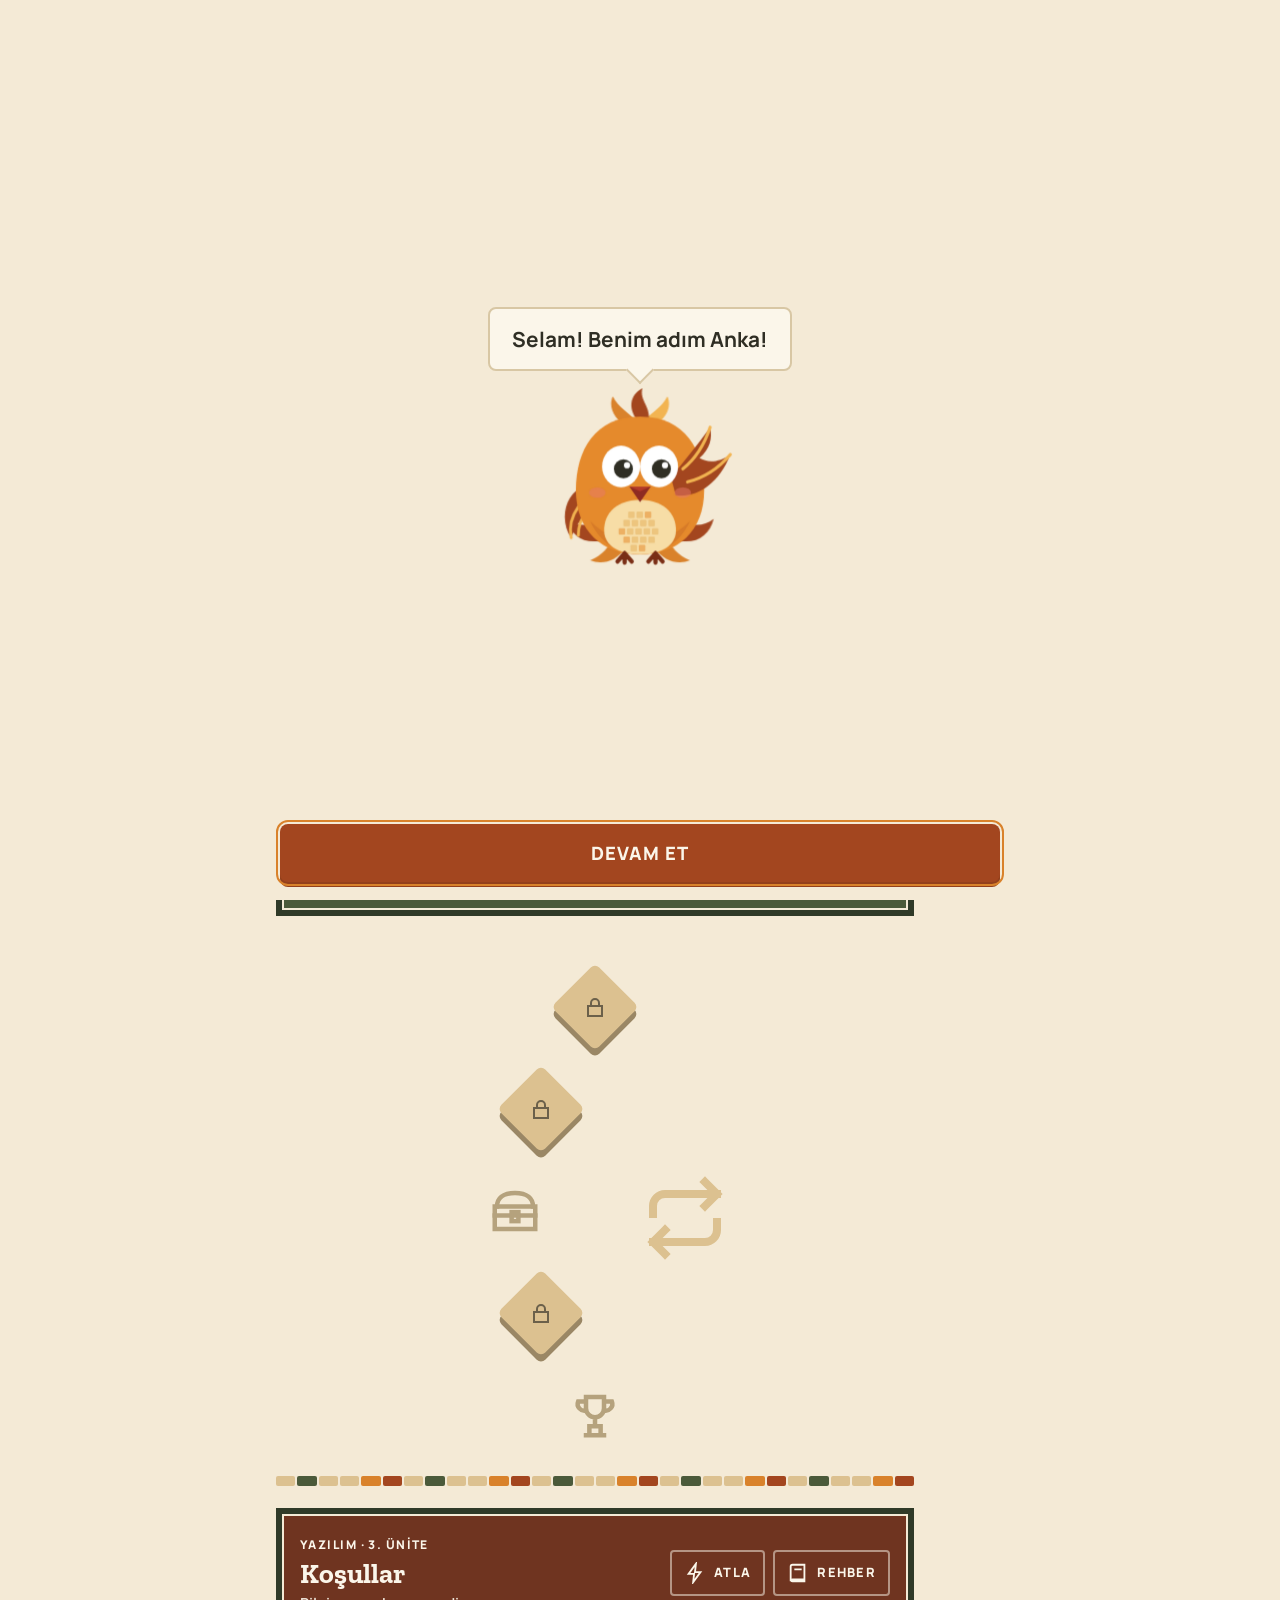
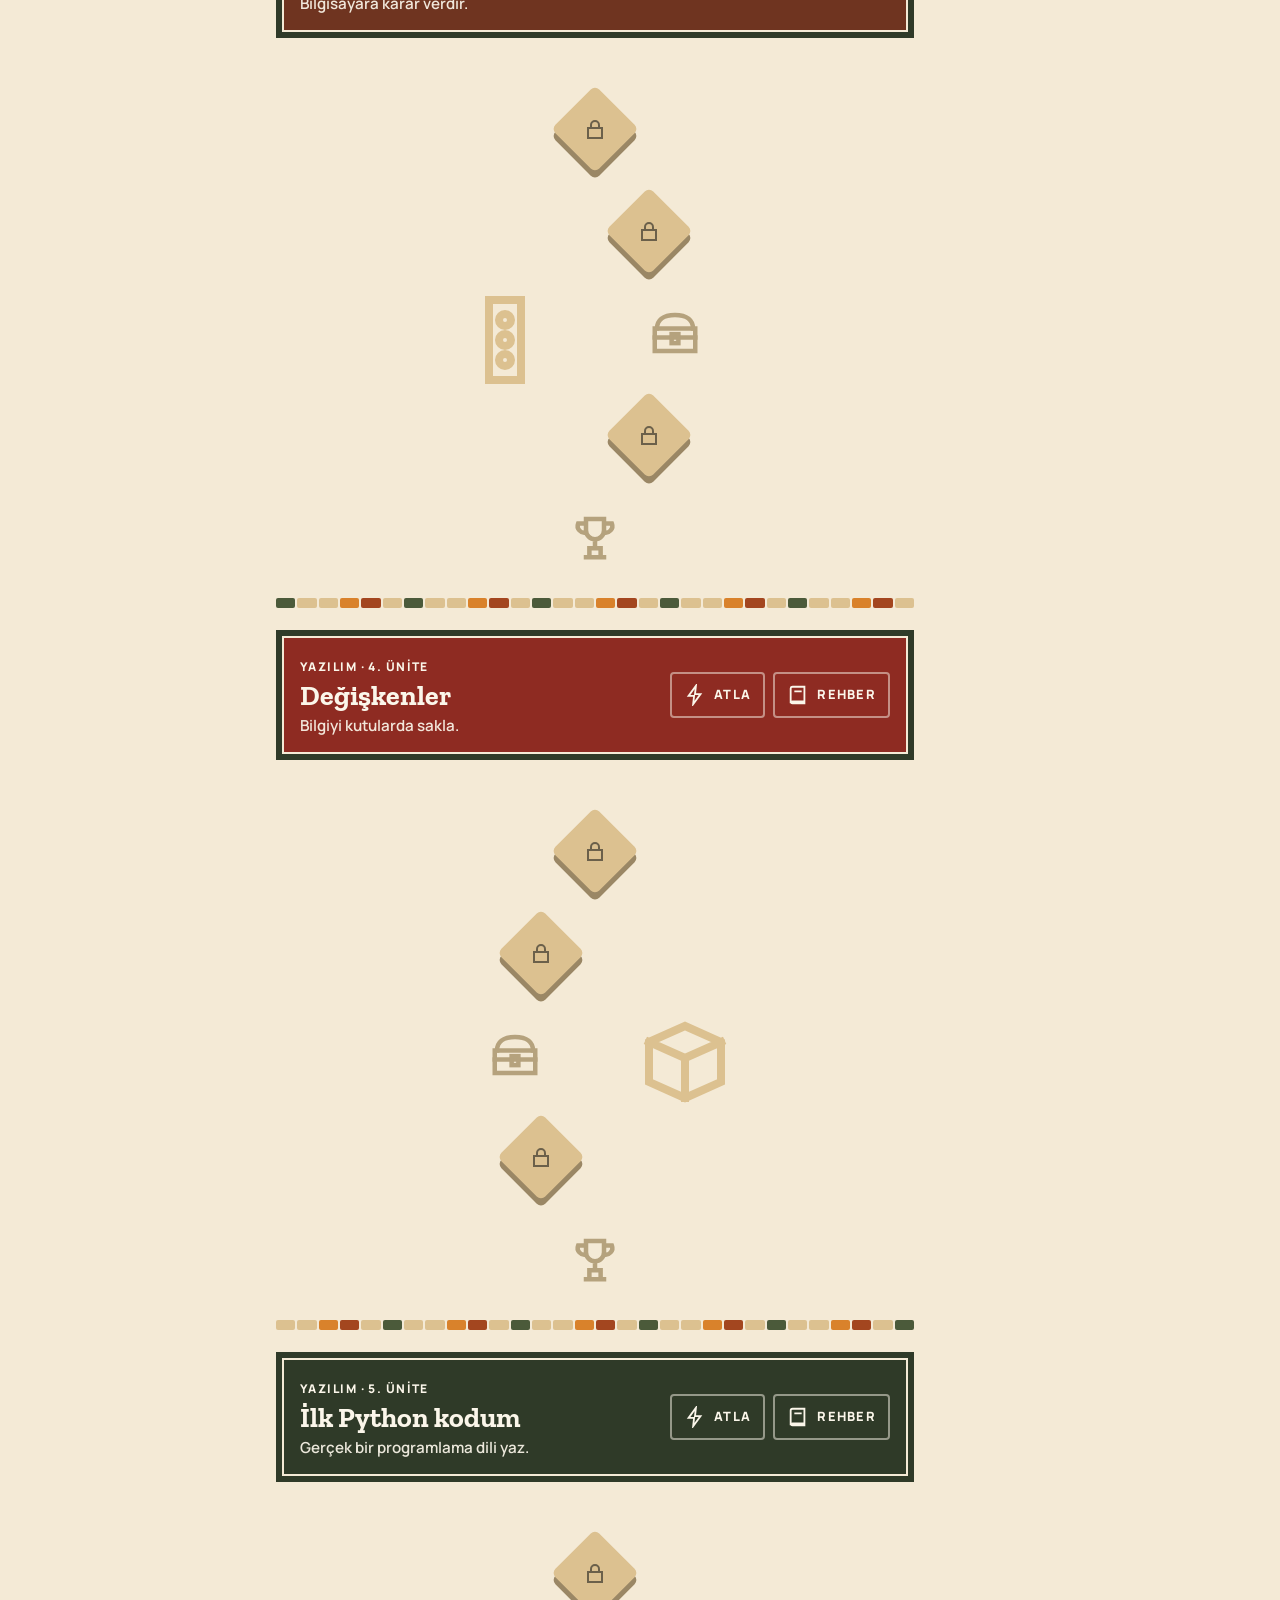
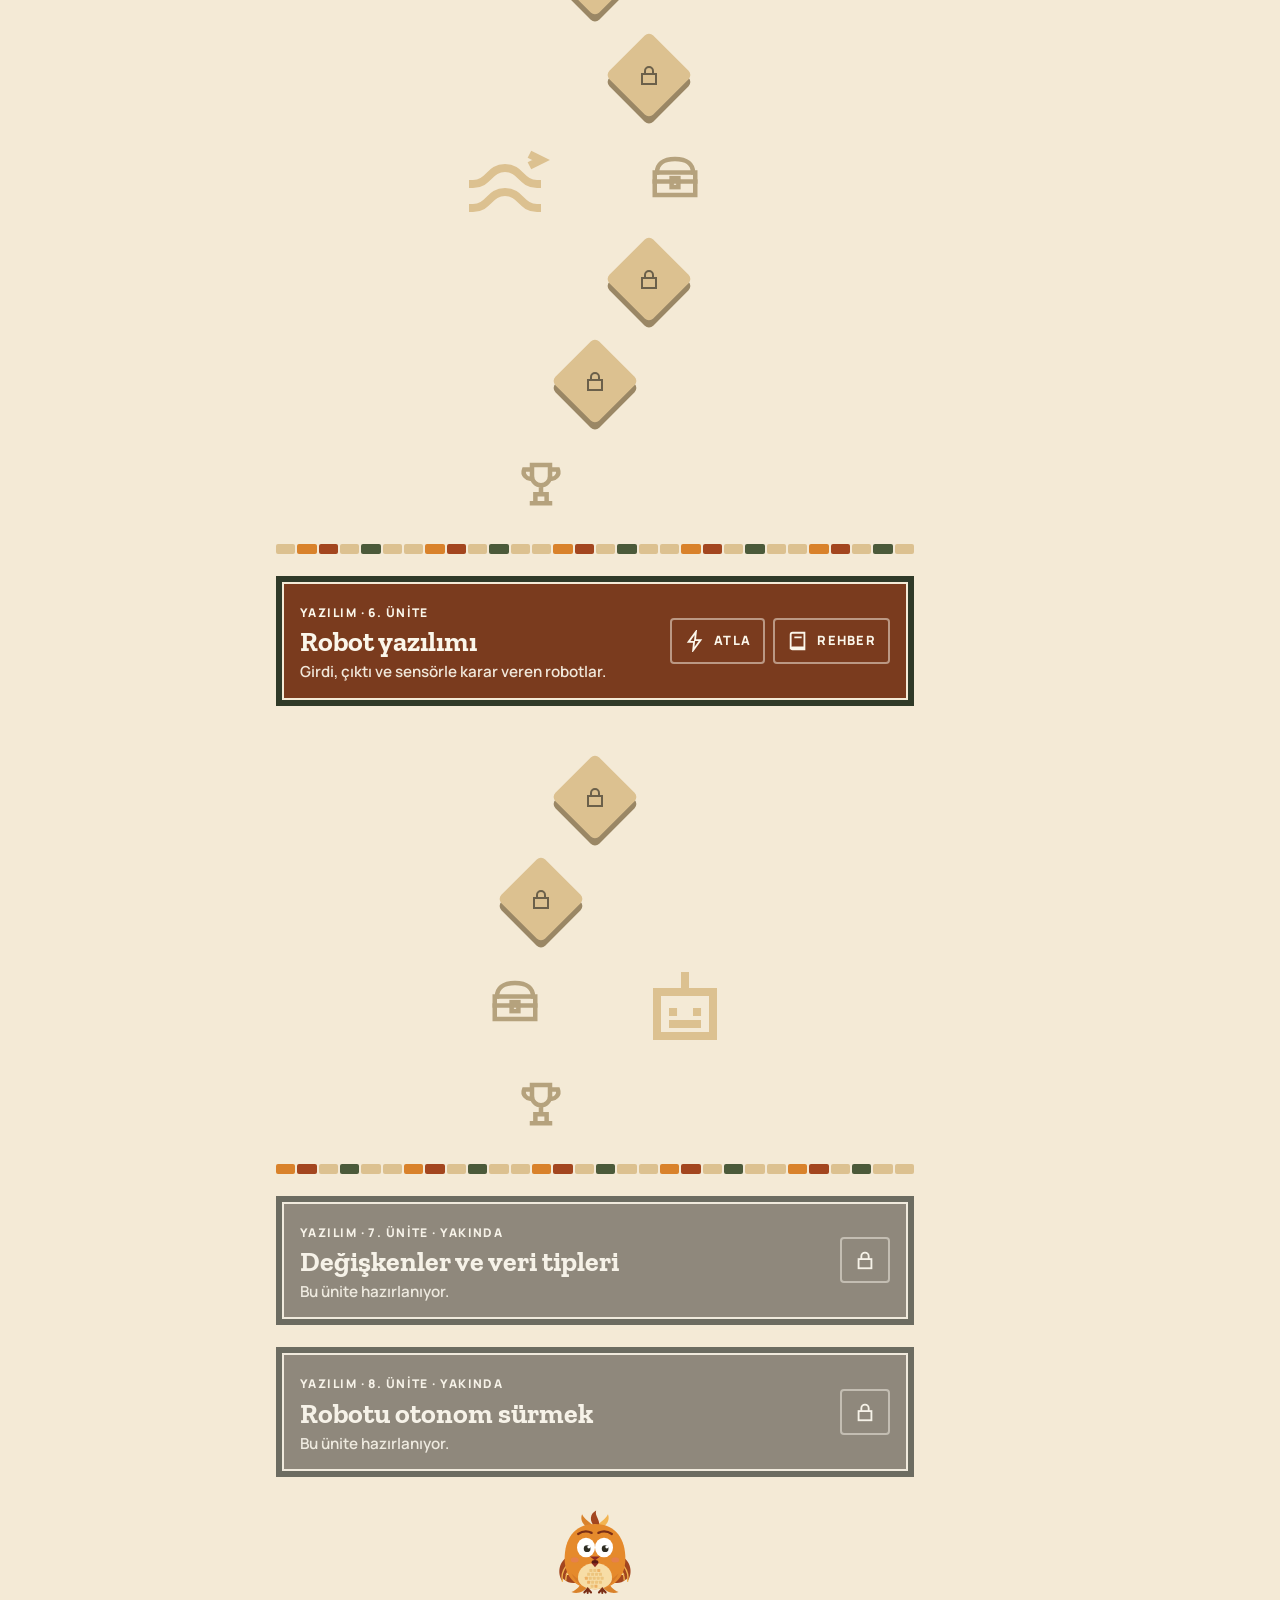
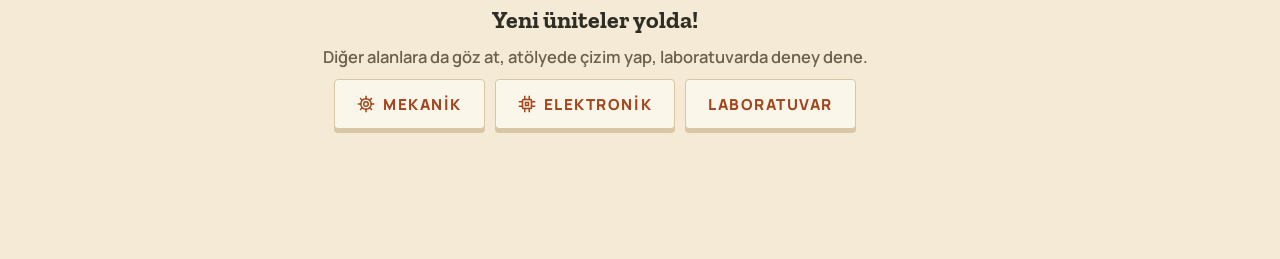
==== commit 0171dce9: "Anka canlı: boşta davranışlar, göz takibi, ders içi ara anlar, sonuç ekranı animasyonları; yuva tasa" ====
--- a/index.html
+++ b/index.html
@@ -14,7 +14,7 @@
 <link rel="stylesheet" href="css/style.css">
 <link rel="stylesheet" href="css/ekler.css">
 <style>
-#boot{position:fixed;inset:0;z-index:9999;background:#D9822B;display:flex;flex-direction:column;align-items:center;justify-content:center;gap:22px;transition:opacity .35s ease}
+#boot{position:fixed;inset:0;z-index:9999;background:#D9822B;display:flex;flex-direction:column;align-items:center;justify-content:center;gap:22px;transition:opacity .2s ease}
 #boot.out{opacity:0;pointer-events:none}
 #boot .bt-disk{position:absolute;left:50%;top:50%;width:240px;height:240px;margin:-120px 0 0 -120px}
 #boot .bt-anka{display:block;width:240px;height:240px;clip-path:circle(33.4% at 50% 50%);animation:btHop .7s .15s cubic-bezier(.3,1.6,.5,1) both}
@@ -104,6 +104,7 @@
 <script src="js/kupa.js"></script>
 <script src="js/core.js"></script>
 <script src="js/learn.js"></script>
+<script src="js/ankacanli.js"></script>
 <script src="js/sync.js"></script>
 <script src="js/lab.js"></script>
 <script src="js/teacher.js"></script>
--- a/css/ekler.css
+++ b/css/ekler.css
@@ -78,3 +78,150 @@
 #toast button{pointer-events:auto}
 .icadd select{flex:1}
 .icadd button,.icfoot button,.icver button{white-space:nowrap}
+
+/* ===== Widget önizlemeleri (Ayarlar) ===== */
+.wrow{display:flex;gap:14px;align-items:flex-end;flex-wrap:wrap}
+.wadd{display:grid;justify-items:center;gap:6px;background:none;border:0;padding:4px;cursor:pointer;color:var(--ink);font:700 .8rem var(--body);border-radius:12px}
+.wadd:active .wm{transform:scale(.96)}
+.wadd:focus-visible{outline:2px solid var(--focus);outline-offset:2px}
+.wm{position:relative;display:flex;color:#fff;border-radius:22px;overflow:hidden;transition:transform .15s;box-shadow:0 6px 16px rgba(0,0,0,.18)}
+.wm.st0{background:linear-gradient(150deg,#6FC3EA,#2F7DB8)}
+.wm.st1{background:linear-gradient(150deg,#3E2C24,#22181A)}
+.wm.st2{background:linear-gradient(150deg,#FFF6E6,#F5E2C2);color:#7A2E16}
+.wm .anka{animation:none;cursor:inherit}
+.wm .wfl{display:inline-flex;color:#B9B0A8}.wm .wfl.on{color:#F28A1E}
+.wm .wnum{font:900 1.3rem/1 var(--body)}
+.wl{width:142px;height:142px;flex-direction:column;padding:10px;box-sizing:border-box}
+.wl .wst{display:flex;align-items:center;gap:3px}
+.wl .wak{flex:1;display:grid;place-items:center;min-height:0;margin:2px 0 6px}.wl .wak svg{height:80px;width:auto}
+.wl .wpill{display:block;text-align:center;font:700 .72rem/1 var(--body);padding:5px 6px;border-radius:99px;background:rgba(255,255,255,.2);white-space:nowrap}
+.wm.st2 .wpill{background:rgba(122,46,22,.12)}
+.wmid{width:142px;height:68px;align-items:center;padding:4px 10px 4px 4px;box-sizing:border-box;gap:4px}
+.wmid .wak{display:grid;place-items:center}
+.wmid .wtx{display:grid;gap:2px}.wmid .wst{display:flex;align-items:center;gap:3px}.wmid small{font:700 .66rem/1.15 var(--body)}
+.ws{width:68px;height:68px;align-items:center;justify-content:center}
+.ws .wak{margin-top:-10px}
+.ws .wbadge{position:absolute;bottom:4px;left:50%;transform:translateX(-50%);display:flex;align-items:center;gap:1px;background:#fff;color:#7A2E16;border-radius:99px;padding:1px 6px 1px 5px}
+.ws .wnum{font-size:.78rem}
+
+/* ===== Tanışma: bildirim, kazanımlar, başlangıç ===== */
+.onotif{margin:18px auto 0;max-width:420px;border:2px solid var(--line);border-radius:22px;padding:22px 18px 18px;text-align:center;display:grid;justify-items:center;gap:12px;position:relative;animation:onPop .5s .15s cubic-bezier(.3,1.5,.5,1) both}
+.onotif .obell{animation:onRing 1.6s .7s ease-in-out infinite;transform-origin:50% 10%}
+.onotif p{margin:0;font-size:1.12rem;font-weight:600;line-height:1.4}
+.onbtns{display:grid;gap:3px;width:100%;position:relative;border-radius:14px;overflow:hidden}
+.onbtns span{display:block;padding:14px;background:var(--sand);font-weight:800;font-size:1.05rem}
+.onyes{color:#2F7DB8}.onno{color:var(--muted);opacity:.7}
+.onbtns .onarrow{position:absolute;right:-6px;top:6px;background:none;color:#2F9BE0;font-size:2rem;line-height:1;padding:0;animation:onPoint .9s ease-in-out infinite}
+.onotif{overflow:visible}
+@keyframes onPop{from{transform:scale(.85);opacity:0}to{transform:none;opacity:1}}
+@keyframes onRing{0%,60%,100%{transform:rotate(0)}10%{transform:rotate(14deg)}20%{transform:rotate(-12deg)}30%{transform:rotate(9deg)}40%{transform:rotate(-6deg)}50%{transform:rotate(3deg)}}
+@keyframes onPoint{0%,100%{transform:translateX(0)}50%{transform:translateX(-8px)}}
+.oskip{margin-top:10px;width:100%;background:none;border:0;color:var(--muted);font:800 .95rem var(--body);letter-spacing:.05em;padding:10px;cursor:pointer}
+.ogains{display:grid;gap:22px;margin-top:8px}
+.ogain{display:flex;gap:16px;align-items:center;animation:onSlide .45s var(--d,0s) cubic-bezier(.3,1.3,.5,1) both}
+.ogain b{display:block;font-size:1.15rem;margin-bottom:3px}.ogain small{color:var(--muted);font-size:.98rem;font-weight:600;line-height:1.35}
+.ogic{flex:none;width:54px;height:54px;border-radius:16px;display:grid;place-items:center;background:var(--c);color:#fff;box-shadow:0 4px 0 color-mix(in srgb,var(--c) 70%,#000)}
+@keyframes onSlide{from{transform:translateX(30px);opacity:0}to{transform:none;opacity:1}}
+.ostart .oopt{position:relative;min-height:110px;gap:16px}
+.ostart .oill{flex:none;display:grid;place-items:center;width:64px}
+.ostart .otx b{font-size:1.1rem;line-height:1.3}
+.otag{position:absolute;right:-6px;top:-13px;background:#2F9BE0;color:#fff;font:800 .74rem/1 var(--body);letter-spacing:.06em;padding:6px 10px;border-radius:8px;max-width:none!important}
+@media (prefers-reduced-motion:reduce){.onotif,.ogain,.onotif .obell,.onbtns .onarrow{animation:none}}
+.ostart .oopt .otag{color:#fff;font-size:.74rem;font-weight:800;text-align:center}
+
+/* ===== Anka canlı: boşta küçük davranışlar ===== */
+.anka.mi-blink .lid{animation:akBlink2 .7s ease both}
+@keyframes akBlink2{0%,100%{transform:scaleY(0)}18%,30%{transform:scaleY(1)}45%{transform:scaleY(0)}60%,70%{transform:scaleY(1)}85%{transform:scaleY(0)}}
+.anka.mi-look .ak-face{transform-box:fill-box;animation:akGlance 1.6s ease-in-out both}
+.anka.mi-look .ak-bd{animation:akGlanceB 1.6s ease-in-out both}
+@keyframes akGlance{0%,100%{transform:none}20%,42%{transform:translate(-5px,1px)}58%,80%{transform:translate(5px,-1px)}}
+@keyframes akGlanceB{0%,100%{transform:none}20%,42%{transform:rotate(-3deg)}58%,80%{transform:rotate(3deg)}}
+.anka.mi-stretch .wgl{animation:akStrL 1.4s cubic-bezier(.4,0,.3,1) both}
+.anka.mi-stretch .wgr{animation:akStrR 1.4s cubic-bezier(.4,0,.3,1) both}
+.anka.mi-stretch .ak-bd{animation:akStrB 1.4s ease-in-out both}
+@keyframes akStrL{0%,100%{transform:none}35%,60%{transform:rotate(38deg)}70%{transform:rotate(-6deg)}}
+@keyframes akStrR{0%,100%{transform:none}35%,60%{transform:rotate(-38deg)}70%{transform:rotate(6deg)}}
+@keyframes akStrB{0%,100%{transform:none}35%,60%{transform:scale(.97,1.06)}75%{transform:scale(1.03,.96)}}
+.anka.mi-preen .crest{animation:akPreen 1.3s ease-in-out both}
+.anka.mi-preen .ak-bd{animation:akPreenB 1.3s ease-in-out both}
+@keyframes akPreen{0%,100%{transform:none}15%{transform:rotate(-14deg)}30%{transform:rotate(12deg)}45%{transform:rotate(-9deg)}60%{transform:rotate(6deg)}75%{transform:rotate(-3deg)}}
+@keyframes akPreenB{0%,100%{transform:none}20%,70%{transform:rotate(-4deg) translateX(-2px)}}
+.anka.mi-hop .ak-all{animation:akHop2 .9s cubic-bezier(.3,.6,.4,1) both}
+@keyframes akHop2{0%,100%{transform:none}18%{transform:scale(1.08,.9)}42%{transform:translateY(-12%) scale(.95,1.06)}66%{transform:translateY(0) scale(1.07,.93)}82%{transform:scale(.98,1.02)}}
+/* hareketlerde tepe ve kuyruk geriden gelir (takip hareketi) */
+.anka[class*="act-"] .crest{animation:akCrestWob 1s .15s ease-out both}
+.anka[class*="act-"] .ak-tail{animation:akTailWob 1.1s .1s ease-out both}
+@keyframes akCrestWob{0%{transform:none}20%{transform:rotate(16deg) scaleY(.88)}40%{transform:rotate(-12deg) scaleY(1.08)}60%{transform:rotate(7deg)}80%{transform:rotate(-3deg)}100%{transform:none}}
+@keyframes akTailWob{0%{transform:none}25%{transform:rotate(-8deg)}50%{transform:rotate(6deg)}75%{transform:rotate(-3deg)}100%{transform:none}}
+.anka .pup{transition:translate .25s ease-out}
+
+/* ===== Ders içi ara an (Duolingo tarzı) ===== */
+.moment{display:grid;justify-items:center;text-align:center;gap:6px;padding-top:5vh;animation:moIn .3s ease both}
+.mo-stage{position:relative;width:270px;height:250px;display:grid;place-items:center}
+.mo-sun{position:absolute;inset:-24px;border-radius:50%;background:repeating-conic-gradient(rgba(242,180,81,.32) 0 11deg,transparent 11deg 22.5deg);-webkit-mask:radial-gradient(circle,#000 22%,transparent 68%);mask:radial-gradient(circle,#000 22%,transparent 68%);animation:moGrow .6s cubic-bezier(.3,1.5,.5,1) both,moSpin 14s linear infinite}
+.mo-ank{position:relative;animation:moPop .65s cubic-bezier(.3,1.6,.5,1) both}
+.mo-spark{position:absolute;inset:0}
+.mo-spark i{position:absolute;left:50%;top:50%;width:14px;height:14px;margin:-7px;background:#F2B451;clip-path:polygon(50% 0,61% 39%,100% 50%,61% 61%,50% 100%,39% 61%,0 50%,39% 39%);animation:moSpark 1s calc(.15s + var(--d)) ease-out both}
+.mo-spark i:nth-child(even){background:#E58A2C;width:10px;height:10px;margin:-5px}
+.mo-fl{position:absolute;right:6px;bottom:16px;color:var(--ember);display:grid;place-items:center;filter:drop-shadow(0 4px 0 rgba(0,0,0,.15));animation:moFl .7s .4s cubic-bezier(.3,1.8,.5,1) both}
+.mo-fl b{position:absolute;top:44%;font:800 1.15rem/1 var(--mono);color:#fff;-webkit-text-stroke:1.5px var(--rust);paint-order:stroke}
+.mo-h{margin:0;font-size:clamp(1.9rem,7vw,2.6rem);color:var(--ember);animation:moText .55s .2s cubic-bezier(.3,1.6,.5,1) both}
+.mo-half .mo-h{color:var(--olive-ts,var(--olive))}
+.mo-p{margin:0;color:var(--muted);font-size:1.12rem;font-weight:600;animation:moText .5s .34s ease both}
+@keyframes moIn{from{opacity:0}to{opacity:1}}
+@keyframes moGrow{from{transform:scale(0);opacity:0}to{transform:none;opacity:1}}
+@keyframes moSpin{to{rotate:360deg}}
+@keyframes moPop{0%{transform:translateY(60px) scale(.3);opacity:0}60%{transform:translateY(-10px) scale(1.06);opacity:1}100%{transform:none}}
+@keyframes moSpark{0%{transform:rotate(var(--a)) translateY(0) scale(0)}35%{transform:rotate(var(--a)) translateY(-90px) scale(1.3)}100%{transform:rotate(var(--a)) translateY(-135px) scale(0)}}
+@keyframes moFl{0%{transform:scale(0) rotate(-30deg)}100%{transform:none}}
+@keyframes moText{0%{transform:translateY(14px) scale(.85);opacity:0}100%{transform:none;opacity:1}}
+
+/* ===== Ders sonu ===== */
+.ds-ank{position:relative;display:grid;place-items:center;width:230px;height:200px}
+.ds-ank .mo-sun{inset:-14px}
+.ds-ank .anka{position:relative}
+.ds-h{animation:moText .55s .15s cubic-bezier(.3,1.6,.5,1) both}
+.done-screen .trio>div{animation:moText .45s both}
+.done-screen .trio>div:nth-child(1){animation-delay:.3s}.done-screen .trio>div:nth-child(2){animation-delay:.42s}.done-screen .trio>div:nth-child(3){animation-delay:.54s}
+.bigflame.ignite>svg{transform-origin:50% 92%;animation:flIgnite .9s cubic-bezier(.3,1.6,.5,1) both,flFlick 1.3s .9s ease-in-out infinite}
+.bigflame.ignite b{animation:moPop .55s .55s cubic-bezier(.3,1.8,.5,1) both}
+.bigflame .emb{position:absolute;bottom:22%;left:50%;width:9px;height:9px;border-radius:50%;background:#F2B451;opacity:0;animation:flEmber 1.8s ease-out infinite}
+.bigflame .emb:nth-of-type(1){--x:-46px;animation-delay:1s}.bigflame .emb:nth-of-type(2){--x:38px;animation-delay:1.4s}
+.bigflame .emb:nth-of-type(3){--x:-18px;animation-delay:1.9s;width:6px;height:6px}.bigflame .emb:nth-of-type(4){--x:22px;animation-delay:2.3s;width:6px;height:6px}
+@keyframes flIgnite{0%{transform:scale(0,.2);opacity:0}45%{transform:scale(1.15,1.2);opacity:1}70%{transform:scale(.95,.93)}100%{transform:none}}
+@keyframes flFlick{0%,100%{transform:scale(1,1) skewX(0)}30%{transform:scale(1.03,.97) skewX(-2deg)}60%{transform:scale(.98,1.04) skewX(2deg)}}
+@keyframes flEmber{0%{transform:translate(0,0) scale(1);opacity:0}15%{opacity:1}100%{transform:translate(var(--x),-150px) scale(.2);opacity:0}}
+@media (prefers-reduced-motion:reduce){.moment *,.ds-ank *,.bigflame *{animation:none!important}}
+
+/* ===== Anka'nın yuvası: oda ===== */
+.nwall{background:radial-gradient(ellipse at 70% 18%,#FBEFD3,#EBCB96 75%)}
+.nwall::after{background-image:repeating-linear-gradient(45deg,rgba(163,70,31,.07) 0 2px,transparent 2px 28px),repeating-linear-gradient(-45deg,rgba(163,70,31,.07) 0 2px,transparent 2px 28px);background-size:auto}
+.nwall::before{content:"";position:absolute;inset:0;background:radial-gradient(ellipse at 50% 45%,transparent 45%,rgba(60,30,10,.18));z-index:1}
+.nwains{position:absolute;left:0;right:0;top:50%;bottom:32%;background:linear-gradient(#D9A86A,#C99357);box-shadow:inset 0 5px 0 #F4D9A8,inset 0 -3px 0 rgba(0,0,0,.08)}
+.nwains::after{content:"";position:absolute;inset:14px 0 10px;background:repeating-linear-gradient(90deg,transparent 0 18px,rgba(122,46,22,.12) 18px 20px,transparent 20px 96px)}
+.nfloor::after{background:repeating-linear-gradient(180deg,transparent 0 26px,rgba(0,0,0,.12) 26px 28px),repeating-linear-gradient(90deg,transparent 0 140px,rgba(0,0,0,.08) 140px 142px);inset:16px 0 0}
+.nfloor{background:linear-gradient(#C29462,#8F6234)}
+.nest.night .nwall{background:radial-gradient(ellipse at 70% 18%,#4E4638,#2A251C 75%)}
+.nest.night .nwains{background:linear-gradient(#5A4128,#45311E);box-shadow:inset 0 5px 0 #6E5233}
+.nest.night .nfloor{background:linear-gradient(#5C3A1E,#3A2410)}
+.nest.sleeping .nwains,.nest.sleeping .nrug,.nest.sleeping .ndeco{filter:brightness(.45) saturate(.7)}
+.nrug{position:absolute;left:50%;bottom:7%;width:min(92cqw,72cqh,640px);height:min(15cqh,110px);transform:translateX(-50%);border-radius:50%;z-index:1;
+  background:radial-gradient(ellipse at center,#C2412D 0 30%,#E9C48A 30% 32%,#A3461F 32% 58%,#F4EAD6 58% 60%,#4B5A3A 60% 66%,#F4EAD6 66% 68%,#A3461F 68%);box-shadow:0 6px 0 rgba(0,0,0,.15);opacity:.85}
+.nest.night .nrug{filter:brightness(.6)}
+/* pencereden giren ışık ve havada süzülen toz */
+.nbeam{position:absolute;right:6%;top:150px;width:min(70cqw,520px);height:min(70cqh,560px);transform-origin:100% 0;transform:rotate(28deg);z-index:1;pointer-events:none;
+  background:linear-gradient(180deg,rgba(255,244,214,.55),rgba(255,244,214,0) 85%);clip-path:polygon(78% 0,100% 0,60% 100%,10% 100%);mix-blend-mode:screen;animation:nbeam 7s ease-in-out infinite alternate}
+.nest.night .nbeam{background:linear-gradient(180deg,rgba(170,190,255,.22),rgba(170,190,255,0) 85%)}
+.nest.sleeping .nbeam{opacity:0;transition:opacity .8s}
+@keyframes nbeam{from{opacity:.75}to{opacity:1}}
+.nbeam i{position:absolute;width:4px;height:4px;border-radius:50%;background:#FFF6DC;opacity:0;animation:nmote 9s linear infinite}
+.nbeam i:nth-child(1){left:62%;top:20%;animation-delay:0s}.nbeam i:nth-child(2){left:55%;top:42%;animation-delay:-2s}.nbeam i:nth-child(3){left:44%;top:60%;animation-delay:-4s;width:3px;height:3px}
+.nbeam i:nth-child(4){left:70%;top:12%;animation-delay:-6s}.nbeam i:nth-child(5){left:38%;top:75%;animation-delay:-1s;width:5px;height:5px}.nbeam i:nth-child(6){left:50%;top:30%;animation-delay:-7s;width:3px;height:3px}.nbeam i:nth-child(7){left:30%;top:88%;animation-delay:-3s}
+@keyframes nmote{0%{transform:translate(0,0);opacity:0}15%{opacity:.9}50%{transform:translate(14px,-22px)}85%{opacity:.8}100%{transform:translate(-6px,-46px);opacity:0}}
+/* duvar süsleri */
+.ndeco{position:absolute;inset:0;pointer-events:none;z-index:1}
+.ndpic{position:absolute;left:7%;top:calc(20% + 20px);width:min(24cqw,17cqh,150px);filter:drop-shadow(0 5px 0 rgba(47,46,36,.2));transform:rotate(-3deg)}
+.ndshelf{position:absolute;right:4%;top:calc(41% - min(10cqw,60px));width:min(30cqw,22cqh,190px);filter:drop-shadow(0 3px 0 rgba(47,46,36,.18))}
+.nest.night .ndpic,.nest.night .ndshelf{filter:brightness(.7) drop-shadow(0 5px 0 rgba(0,0,0,.25))}
+.nbird .anka{filter:drop-shadow(0 10px 8px rgba(60,30,10,.18))}
+@media (prefers-reduced-motion:reduce){.nbeam,.nbeam i{animation:none}}
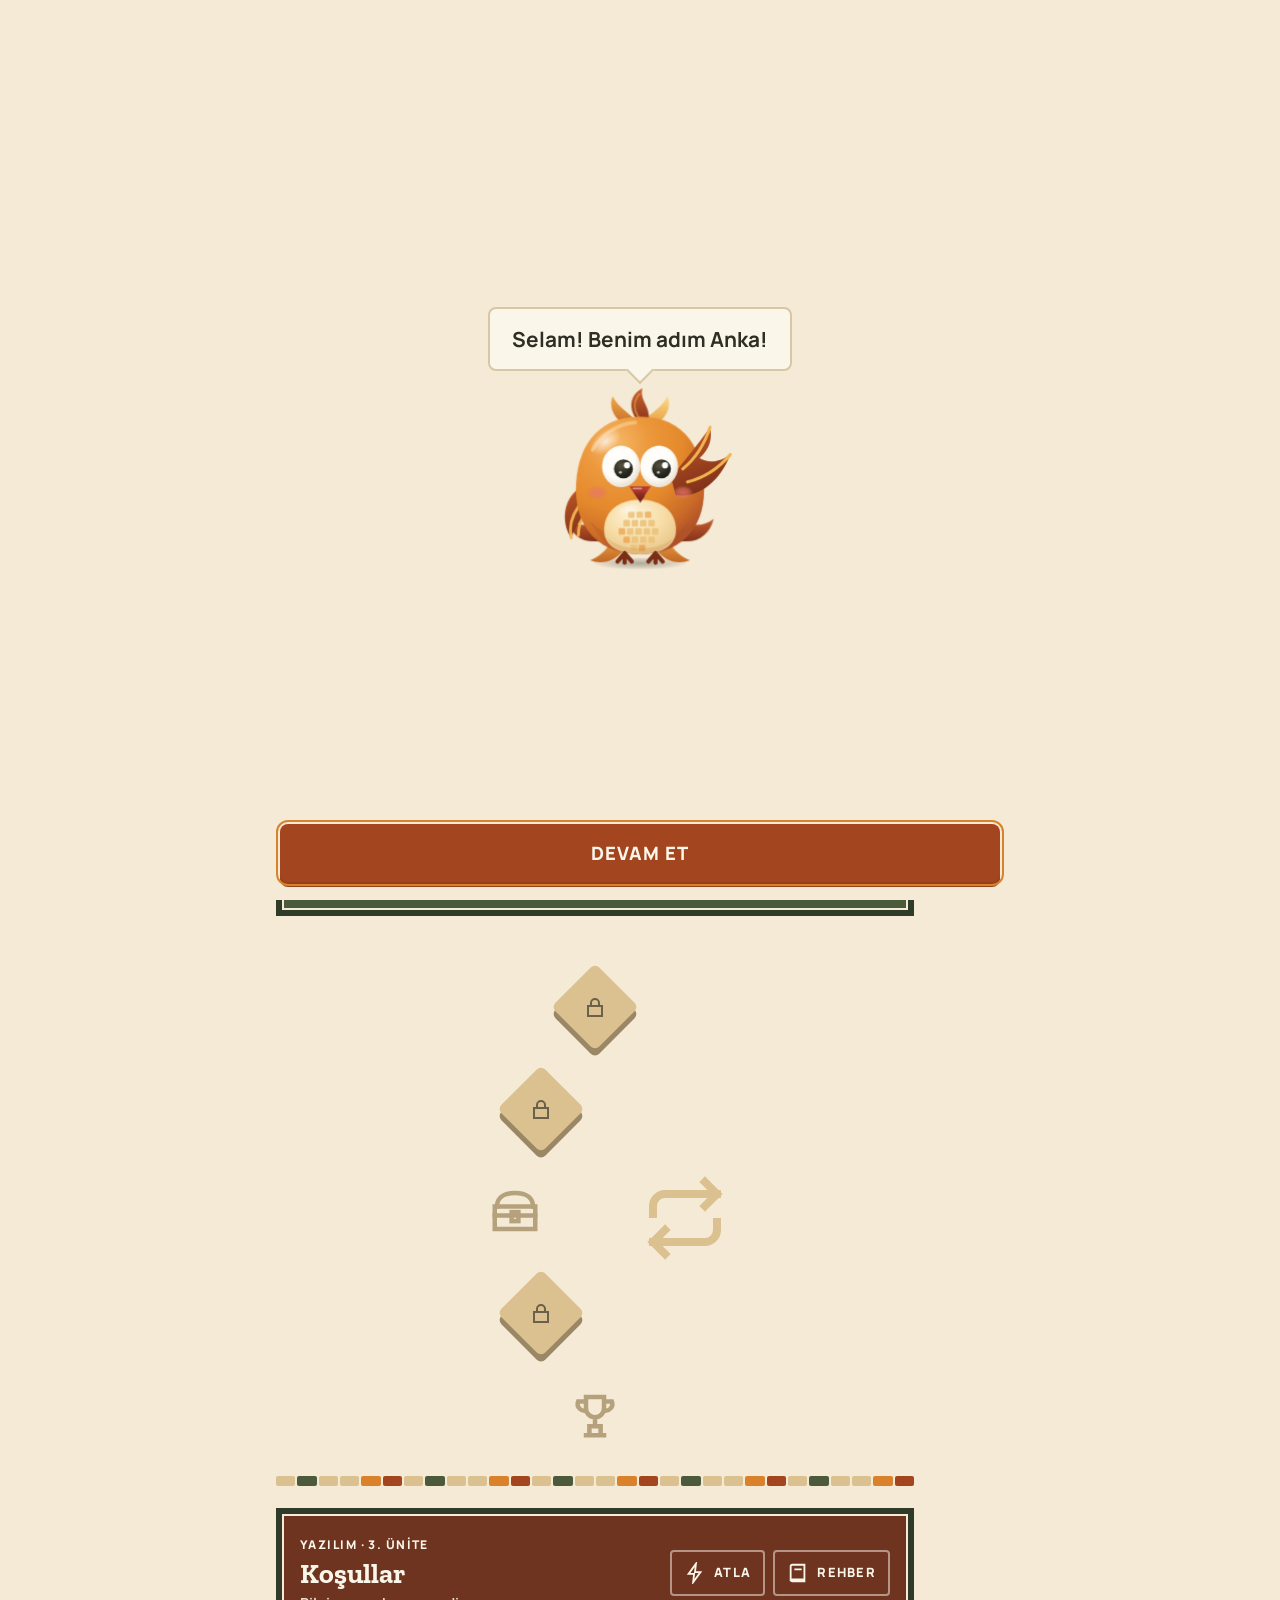
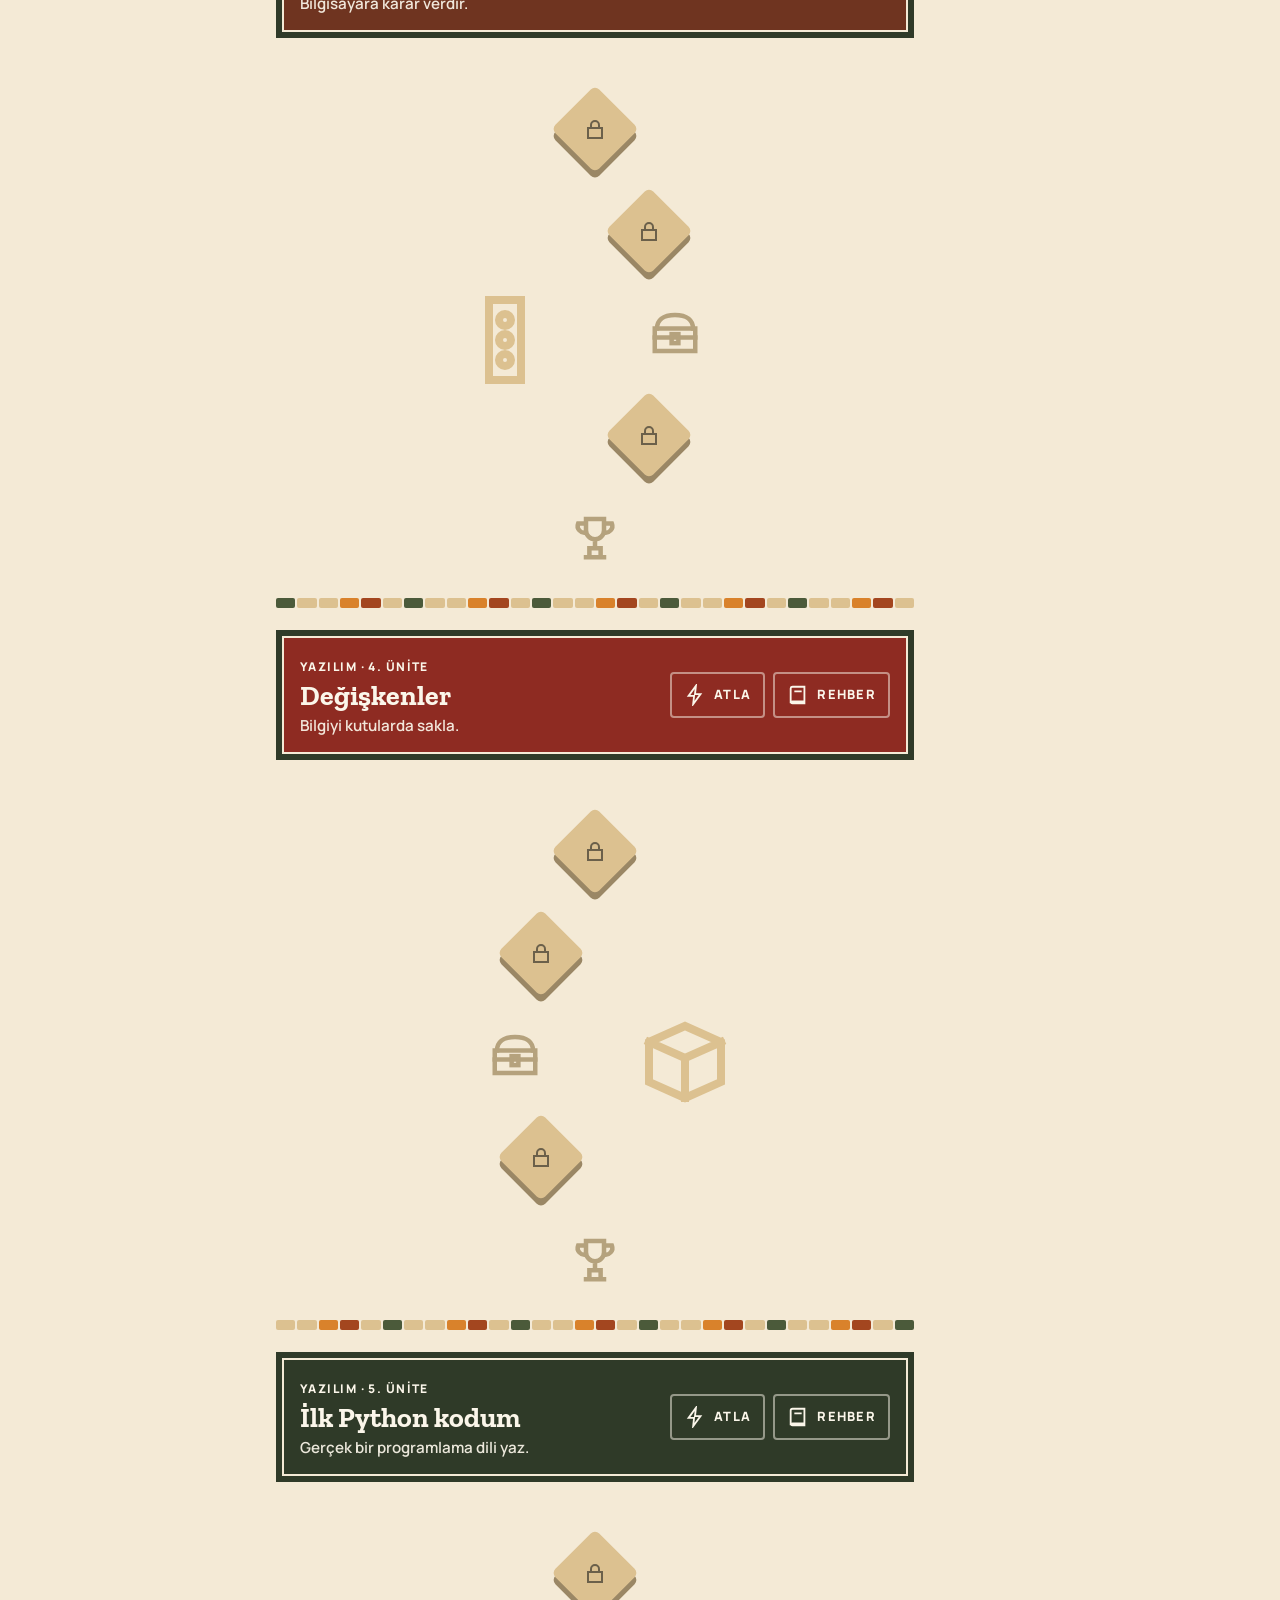
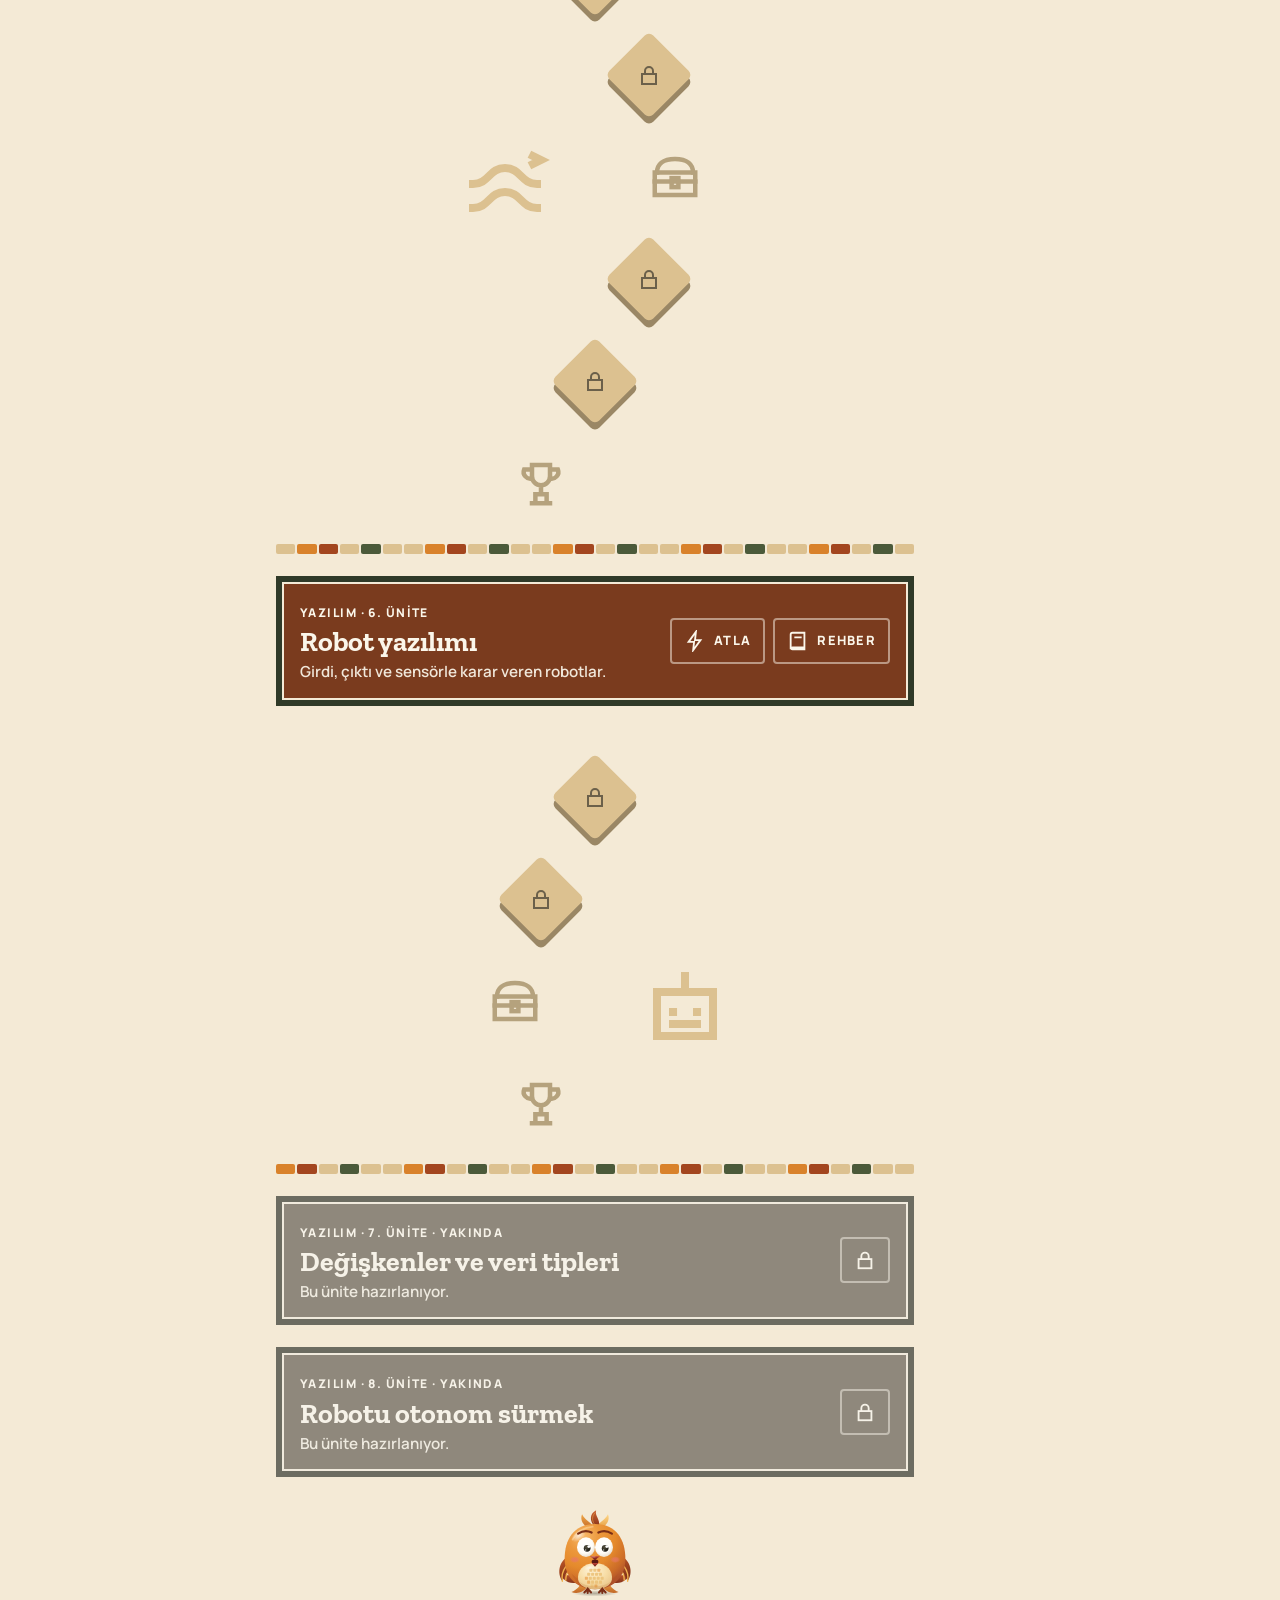
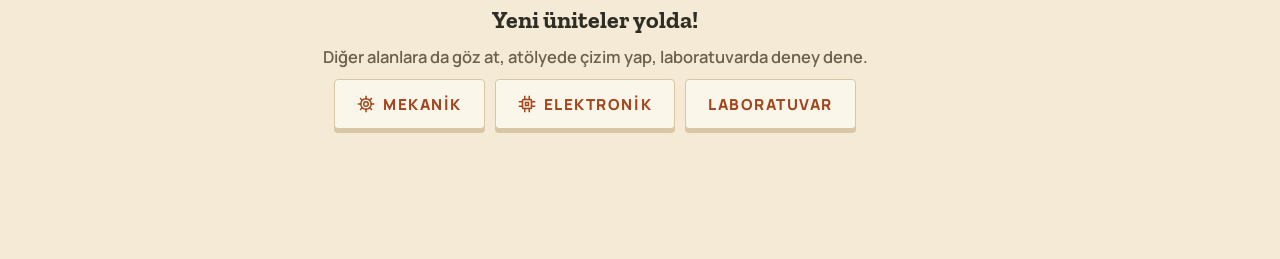
==== commit c46d6612: "3D Anka animasyonları, bütün arayüz animasyonları cilalandı, yeni logo - css/anka3d.css + js/anka.js" ====
--- a/index.html
+++ b/index.html
@@ -13,6 +13,8 @@
 <link rel="stylesheet" href="css/fonts.css">
 <link rel="stylesheet" href="css/style.css">
 <link rel="stylesheet" href="css/ekler.css">
+<link rel="stylesheet" href="css/anka3d.css">
+<link rel="stylesheet" href="css/anim.css">
 <style>
 #boot{position:fixed;inset:0;z-index:9999;background:#D9822B;display:flex;flex-direction:column;align-items:center;justify-content:center;gap:22px;transition:opacity .2s ease}
 #boot.out{opacity:0;pointer-events:none}
--- a/css/ekler.css
+++ b/css/ekler.css
@@ -129,31 +129,7 @@
 @media (prefers-reduced-motion:reduce){.onotif,.ogain,.onotif .obell,.onbtns .onarrow{animation:none}}
 .ostart .oopt .otag{color:#fff;font-size:.74rem;font-weight:800;text-align:center}
 
-/* ===== Anka canlı: boşta küçük davranışlar ===== */
-.anka.mi-blink .lid{animation:akBlink2 .7s ease both}
-@keyframes akBlink2{0%,100%{transform:scaleY(0)}18%,30%{transform:scaleY(1)}45%{transform:scaleY(0)}60%,70%{transform:scaleY(1)}85%{transform:scaleY(0)}}
-.anka.mi-look .ak-face{transform-box:fill-box;animation:akGlance 1.6s ease-in-out both}
-.anka.mi-look .ak-bd{animation:akGlanceB 1.6s ease-in-out both}
-@keyframes akGlance{0%,100%{transform:none}20%,42%{transform:translate(-5px,1px)}58%,80%{transform:translate(5px,-1px)}}
-@keyframes akGlanceB{0%,100%{transform:none}20%,42%{transform:rotate(-3deg)}58%,80%{transform:rotate(3deg)}}
-.anka.mi-stretch .wgl{animation:akStrL 1.4s cubic-bezier(.4,0,.3,1) both}
-.anka.mi-stretch .wgr{animation:akStrR 1.4s cubic-bezier(.4,0,.3,1) both}
-.anka.mi-stretch .ak-bd{animation:akStrB 1.4s ease-in-out both}
-@keyframes akStrL{0%,100%{transform:none}35%,60%{transform:rotate(38deg)}70%{transform:rotate(-6deg)}}
-@keyframes akStrR{0%,100%{transform:none}35%,60%{transform:rotate(-38deg)}70%{transform:rotate(6deg)}}
-@keyframes akStrB{0%,100%{transform:none}35%,60%{transform:scale(.97,1.06)}75%{transform:scale(1.03,.96)}}
-.anka.mi-preen .crest{animation:akPreen 1.3s ease-in-out both}
-.anka.mi-preen .ak-bd{animation:akPreenB 1.3s ease-in-out both}
-@keyframes akPreen{0%,100%{transform:none}15%{transform:rotate(-14deg)}30%{transform:rotate(12deg)}45%{transform:rotate(-9deg)}60%{transform:rotate(6deg)}75%{transform:rotate(-3deg)}}
-@keyframes akPreenB{0%,100%{transform:none}20%,70%{transform:rotate(-4deg) translateX(-2px)}}
-.anka.mi-hop .ak-all{animation:akHop2 .9s cubic-bezier(.3,.6,.4,1) both}
-@keyframes akHop2{0%,100%{transform:none}18%{transform:scale(1.08,.9)}42%{transform:translateY(-12%) scale(.95,1.06)}66%{transform:translateY(0) scale(1.07,.93)}82%{transform:scale(.98,1.02)}}
-/* hareketlerde tepe ve kuyruk geriden gelir (takip hareketi) */
-.anka[class*="act-"] .crest{animation:akCrestWob 1s .15s ease-out both}
-.anka[class*="act-"] .ak-tail{animation:akTailWob 1.1s .1s ease-out both}
-@keyframes akCrestWob{0%{transform:none}20%{transform:rotate(16deg) scaleY(.88)}40%{transform:rotate(-12deg) scaleY(1.08)}60%{transform:rotate(7deg)}80%{transform:rotate(-3deg)}100%{transform:none}}
-@keyframes akTailWob{0%{transform:none}25%{transform:rotate(-8deg)}50%{transform:rotate(6deg)}75%{transform:rotate(-3deg)}100%{transform:none}}
-.anka .pup{transition:translate .25s ease-out}
+/* ===== Anka canlı: boşta küçük davranışlar (mi-*) ve takip hareketi → css/anka3d.css ===== */
 
 /* ===== Ders içi ara an (Duolingo tarzı) ===== */
 .moment{display:grid;justify-items:center;text-align:center;gap:6px;padding-top:5vh;animation:moIn .3s ease both}
--- a/css/anka3d.css
+++ b/css/anka3d.css
@@ -0,0 +1,285 @@
+/* #BilimKıvılcımı · Anka 2.5D ("3D" hissi)
+   style.css ve ekler.css'teki Anka kurallarının üzerine yazar. Yalnızca transform / translate / scale / rotate / opacity canlandırılır.
+   Kafa dönüşü: --lx (sağ-sol) ve --ly (aşağı-yukarı) değişkenleri. Yüz parçaları gövdeden çok, tepe / kanat / kuyruk ters yönde kayar.
+   --lx/--ly/--tl: ankacanli.js (parmak takibi) satır içi verir; mi-* ve act-* kareleri canlandırır. --bx/--by: ruh hâline göre sabit bakış.
+   act-spin / act-flip kareleri anka3d üreteciyle hesaplandı (Y ekseninde dönüş: yüz kürenin etrafından kayar, arkada gizlenir). */
+@property --lx{syntax:'<number>';inherits:true;initial-value:0}
+@property --ly{syntax:'<number>';inherits:true;initial-value:0}
+@property --tl{syntax:'<number>';inherits:true;initial-value:0}
+
+/* ---------- katmanlar ve paralaks ---------- */
+.anka,.anka.cheer,.anka.love{animation:none}
+.anka .ak-face,.anka .ak-chk,.anka .ak-bly,.anka .ak-acf,.anka .ak-acn,.anka .ak-ach,.anka .ak-bk,.anka .ak-shd{transform-box:fill-box;transform-origin:50% 50%}
+.anka .ak-face,.anka .ak-acf{translate:calc((var(--lx) + var(--bx,0))*4px) calc((var(--ly) + var(--by,0))*3px)}
+.anka .ak-chk,.anka .tear{translate:calc((var(--lx) + var(--bx,0))*3.2px) calc((var(--ly) + var(--by,0))*2.2px)}
+.anka .ak-bly{translate:calc((var(--lx) + var(--bx,0))*1.8px) calc((var(--ly) + var(--by,0))*.8px)}
+.anka .ak-acn{translate:calc((var(--lx) + var(--bx,0))*2px) calc((var(--ly) + var(--by,0))*1px)}
+.anka .ak-ach{translate:calc((var(--lx) + var(--bx,0))*1.4px) calc((var(--ly) + var(--by,0))*1.6px)}
+.anka .crest{translate:calc((var(--lx) + var(--bx,0))*-1.4px) calc((var(--ly) + var(--by,0))*.5px)}
+.anka .wg{translate:calc((var(--lx) + var(--bx,0))*-1.1px) 0}
+.anka .ak-tail{translate:calc((var(--lx) + var(--bx,0))*-2.2px) calc((var(--ly) + var(--by,0))*-.4px)}
+.anka .pup{translate:calc(clamp(-1,var(--lx),1)*2.6px) calc(clamp(-1,var(--ly),1)*2.4px)}
+.anka .ak-all{rotate:calc(var(--tl)*1deg)}
+/* parmak takibinde göz önden gider, kafa izler, tepe ve kuyruk geriden gelir */
+.anka .pup{transition:translate .16s ease-out}
+.anka .ak-face,.anka .ak-acf,.anka .ak-chk,.anka .tear{transition:translate .3s cubic-bezier(.3,.7,.3,1)}
+.anka .ak-bly,.anka .ak-acn,.anka .ak-ach{transition:translate .38s cubic-bezier(.3,.7,.3,1)}
+.anka .wg{transition:translate .45s cubic-bezier(.3,.7,.3,1)}
+.anka .crest{transition:translate .5s cubic-bezier(.3,.8,.3,1.25)}
+.anka .ak-tail{transition:translate .6s cubic-bezier(.3,.8,.3,1.25)}
+.anka .ak-all{transition:rotate .5s cubic-bezier(.3,.7,.3,1)}
+.anka:is([class*="act-"],[class*="mi-"]) :is(.pup,.ak-face,.ak-acf,.ak-chk,.tear,.ak-bly,.ak-acn,.ak-ach,.wg,.crest,.ak-tail,.ak-all){transition:none}
+
+/* ---------- boşta: ruh hâline göre ---------- */
+.anka{--idle:akFloat 2.8s ease-in-out var(--ad,0s) infinite;--idleA:var(--idle)}
+/* --idle: ruh hâlinin boşta zıplaması (translate/scale). --idleA: hareket sırasında altta süren kısmı (yalnızca yavaş süzülme);
+   hareketler (transform) bunun üstüne eklenir, böylece hareket bitince sıçrama olmaz. Coşkulu zıplamalar hareket sırasında durur. */
+.anka .ak-all{animation:var(--idle)}
+.anka .ak-shd{animation:akShFloat 2.8s ease-in-out var(--ad,0s) infinite}
+@keyframes akFloat{0%,100%{translate:0 0}50%{translate:0 -3.5px}}
+@keyframes akShFloat{0%,100%{transform:none;opacity:1}50%{transform:scale(.94);opacity:.86}}
+.anka .ak-bd{animation:akBreath3 3.4s ease-in-out var(--ad,0s) infinite}
+@keyframes akBreath3{0%,100%{transform:scale(1,1)}45%{transform:scale(1.022,.978)}}
+.anka .lid{animation:akBlink3 5.5s var(--ad,0s) infinite}
+@keyframes akBlink3{0%,92.5%,100%{transform:scaleY(0)}94.5%,95.2%{transform:scaleY(1)}}
+/* coşkulu: yaylanarak zıplar, yere değince basılır */
+.anka.cheer{--idle:akBounceC .72s linear infinite;--idleA:none}
+.anka.cheer .ak-shd{animation:akShBounce .72s linear infinite}
+@keyframes akBounceC{0%,100%{translate:0 0;scale:1.07 .93;animation-timing-function:cubic-bezier(.2,.6,.4,1)}14%{translate:0 -2px;scale:.95 1.06;animation-timing-function:cubic-bezier(.2,.6,.4,1)}50%{translate:0 -12px;scale:1 1;animation-timing-function:cubic-bezier(.6,0,.8,.4)}88%{translate:0 -1px;scale:.97 1.04;animation-timing-function:ease-out}}
+@keyframes akShBounce{0%,100%{transform:scale(1.06,1);opacity:1;animation-timing-function:cubic-bezier(.2,.6,.4,1)}50%{transform:scale(.7);opacity:.5;animation-timing-function:cubic-bezier(.6,0,.8,.4)}}
+.anka.love{--idle:akBounceL 1.1s linear infinite;--idleA:none}
+.anka.love .ak-shd{animation:akShBounceL 1.1s linear infinite}
+@keyframes akBounceL{0%,100%{translate:0 0;scale:1.04 .96;animation-timing-function:cubic-bezier(.2,.6,.4,1)}16%{scale:.97 1.03;animation-timing-function:cubic-bezier(.2,.6,.4,1)}50%{translate:0 -8px;scale:1 1;animation-timing-function:cubic-bezier(.6,0,.8,.4)}90%{translate:0 -.5px;scale:.99 1.01}}
+@keyframes akShBounceL{0%,100%{transform:scale(1.03,1);opacity:1;animation-timing-function:cubic-bezier(.2,.6,.4,1)}50%{transform:scale(.8);opacity:.62;animation-timing-function:cubic-bezier(.6,0,.8,.4)}}
+.anka.love{--by:-.15}
+/* üzgün: sarkık, yere bakar, tepe düşük */
+.anka.sad{--by:.75}
+.anka.sad,.anka.think,.anka.sleep{--idle:none;--idleA:none}
+.anka.sad .ak-shd,.anka.think .ak-shd{animation:none}
+.anka.sad .crest{animation:akCrestSad 3.6s ease-in-out var(--ad,0s) infinite}
+@keyframes akCrestSad{0%,100%{transform:rotate(-4deg) scaleY(.86)}50%{transform:rotate(-7deg) scaleY(.8)}}
+.anka.sad .wgl{transform:rotate(-6deg)}.anka.sad .wgr{transform:rotate(6deg)}
+/* uyku: yavaş, derin nefes; kafa öne düşer, tepe salınır */
+.anka.sleep{--by:.6}
+.anka.sleep .ak-bd{animation:akSleepB 4.6s ease-in-out infinite}
+.anka.sleep .ak-face{animation:akSleepH 4.6s ease-in-out infinite}
+.anka.sleep .crest{animation:akSleepC 4.6s ease-in-out infinite}
+.anka.sleep .ak-shd{animation:akShSleep 4.6s ease-in-out infinite}
+@keyframes akSleepB{0%,100%{transform:scale(1.035,.955)}45%{transform:scale(.985,1.03)}}
+@keyframes akSleepH{0%,100%{transform:translateY(2.5px)}45%{transform:translateY(-1px)}}
+@keyframes akSleepC{0%,100%{transform:rotate(-5deg) scaleY(.92)}45%{transform:rotate(3deg) scaleY(1.04)}}
+@keyframes akShSleep{0%,100%{transform:scale(1.03,1)}45%{transform:scale(.98,1)}}
+/* düşünce: yukarı-yana bakar */
+.anka.think{--bx:.45;--by:-.55}
+/* şaşkın: tepe kabarık */
+.anka.wow{--by:-.2}
+.anka.wow .crest{animation:akCrestWow 1.4s ease-in-out infinite}
+@keyframes akCrestWow{0%,100%{transform:scaleY(1.12)}50%{transform:scaleY(1.22) rotate(2deg)}}
+/* widget önizlemesi telefondaki gibi durgun */
+.wm .anka{--idle:none;--idleA:none}.wm .anka .ak-shd{animation:none}
+
+/* ---------- boşta küçük davranışlar (ankacanli.js: mi-*) ---------- */
+.anka.mi-blink .lid{animation:akBlink2 .7s ease both}
+@keyframes akBlink2{0%,100%{transform:scaleY(0)}18%,30%{transform:scaleY(1)}45%{transform:scaleY(0)}60%,70%{transform:scaleY(1)}85%{transform:scaleY(0)}}
+.anka.mi-blink{animation:akMiBlinkV .7s ease both}
+@keyframes akMiBlinkV{25%,70%{--ly:.25}}
+/* etrafa bakınma: önce sola sonra sağa; dönüşte göz kırpar, gövde hafif eşlik eder */
+.anka.mi-look{animation:akMiLook 1.8s cubic-bezier(.45,0,.25,1) both}
+.anka.mi-look .lid{animation:akTurnBlink 1.8s both}
+@keyframes akMiLook{14%,40%{--lx:-1.5;--ly:.15;--tl:-1.6}56%,82%{--lx:1.4;--ly:-.15;--tl:1.6}}
+@keyframes akTurnBlink{0%,1%,9%,45%,53%,100%{transform:scaleY(0)}4%,5%,48%,49%{transform:scaleY(1)}}
+/* merakla yukarı bakma, kafa yana yatar */
+.anka.mi-peek{animation:akMiPeek 1.6s cubic-bezier(.45,0,.25,1) both}
+.anka.mi-peek .lid{animation:akTurnBlink 1.6s both}
+.anka.mi-peek .crest{animation:akMiPeekC 1.6s ease-out both}
+@keyframes akMiPeek{18%,70%{--lx:.9;--ly:-1.1;--tl:3.2}}
+@keyframes akMiPeekC{0%,100%{transform:none}24%{transform:rotate(-8deg) scaleY(1.12)}40%{transform:rotate(4deg) scaleY(.96)}55%{transform:rotate(-2deg)}75%{transform:none}86%{transform:rotate(5deg)}}
+/* gerinme: kanatlar açılır, uzar, yukarı bakar, gözler kısılır */
+.anka.mi-stretch{animation:akMiStretch 1.5s ease-in-out both}
+.anka.mi-stretch .wgl{animation:akStrL 1.5s cubic-bezier(.4,0,.3,1) both}
+.anka.mi-stretch .wgr{animation:akStrR 1.5s cubic-bezier(.4,0,.3,1) both}
+.anka.mi-stretch .ak-bd{animation:akStrB 1.5s ease-in-out both}
+.anka.mi-stretch .crest{animation:akStrC 1.5s ease-in-out both}
+.anka.mi-stretch .lid{animation:akStrLid 1.5s ease-in-out both}
+@keyframes akMiStretch{30%,62%{--ly:-1}}
+@keyframes akStrL{0%,100%{transform:none}12%{transform:rotate(-6deg)}35%,60%{transform:rotate(40deg)}72%{transform:rotate(-8deg)}84%{transform:rotate(3deg)}}
+@keyframes akStrR{0%,100%{transform:none}12%{transform:rotate(6deg)}35%,60%{transform:rotate(-40deg)}72%{transform:rotate(8deg)}84%{transform:rotate(-3deg)}}
+@keyframes akStrB{0%,100%{transform:none}12%{transform:scale(1.05,.95)}35%,60%{transform:scale(.96,1.07)}74%{transform:scale(1.04,.96)}86%{transform:scale(.99,1.01)}}
+@keyframes akStrC{0%,100%{transform:none}14%{transform:scaleY(.9)}40%{transform:scaleY(1.2) rotate(-3deg)}62%{transform:scaleY(1.16) rotate(3deg)}76%{transform:scaleY(.86)}88%{transform:scaleY(1.05)}}
+@keyframes akStrLid{0%,20%,72%,100%{transform:scaleY(0)}34%,60%{transform:scaleY(.62)}}
+/* tüy düzeltme: omzuna doğru eğilir, tepe titrer, kanat kalkar */
+.anka.mi-preen{animation:akMiPreen 1.4s ease-in-out both}
+.anka.mi-preen .crest{animation:akPreen 1.4s ease-in-out both}
+.anka.mi-preen .wgl{animation:akPreenW 1.4s ease-in-out both}
+@keyframes akMiPreen{22%,72%{--lx:-1.7;--ly:1;--tl:-3}}
+@keyframes akPreen{0%,100%{transform:none}25%{transform:rotate(-14deg)}36%{transform:rotate(10deg)}47%{transform:rotate(-9deg)}58%{transform:rotate(6deg)}69%{transform:rotate(-3deg)}82%{transform:rotate(4deg)}}
+@keyframes akPreenW{0%,100%{transform:none}25%,70%{transform:rotate(14deg)}35%,55%{transform:rotate(9deg)}45%{transform:rotate(16deg)}}
+/* minik zıplama */
+.anka.mi-hop .ak-all{animation:akHop2 .9s linear both,var(--idleA)}
+.anka.mi-hop .ak-shd{animation:akShHop2 .9s linear both}
+.anka.mi-hop{animation:akMiHopV .9s ease-in-out both}
+@keyframes akHop2{0%{transform:none;animation-timing-function:ease-out}18%{transform:scale(1.09,.9);animation-timing-function:cubic-bezier(.2,.6,.4,1)}44%{transform:translateY(-13%) scale(.96,1.05);animation-timing-function:cubic-bezier(.6,0,.8,.4)}66%{transform:scale(1.08,.92);animation-timing-function:ease-out}82%{transform:scale(.98,1.02)}100%{transform:none}}
+@keyframes akShHop2{0%,100%{transform:none;opacity:1}18%{transform:scale(1.08,1)}44%{transform:scale(.74);opacity:.6}66%{transform:scale(1.05,1);opacity:1}}
+@keyframes akMiHopV{18%{--ly:.5}44%{--ly:-.6}66%{--ly:.5}}
+/* kabarıp tüy silkeleme */
+.anka.mi-fluff{animation:akMiFluff 1s ease-in-out both}
+.anka.mi-fluff .ak-bd{animation:akFluffB 1s ease-in-out both}
+.anka.mi-fluff .crest{animation:akCrestWob 1s .08s ease-out both}
+.anka.mi-fluff .ak-tail{animation:akTailWob 1s .12s ease-out both}
+.anka.mi-fluff .wgl{animation:akFluffWL 1s ease-in-out both}
+.anka.mi-fluff .wgr{animation:akFluffWR 1s ease-in-out both}
+@keyframes akMiFluff{15%{--tl:0}25%{--tl:-4}35%{--tl:4}45%{--tl:-3.4}55%{--tl:2.6}65%{--tl:-1.5}78%{--tl:.5}}
+@keyframes akFluffB{0%,100%{transform:none}15%{transform:scale(1.07,.95)}30%,55%{transform:scale(1.04,.98)}75%{transform:scale(.99,1.01)}}
+@keyframes akFluffWL{0%,100%{transform:none}15%,60%{transform:rotate(12deg)}30%{transform:rotate(4deg)}45%{transform:rotate(14deg)}}
+@keyframes akFluffWR{0%,100%{transform:none}15%,60%{transform:rotate(-12deg)}30%{transform:rotate(-4deg)}45%{transform:rotate(-14deg)}}
+/* üzgün iç çekiş */
+.anka.mi-sigh{animation:akMiSigh 2s ease-in-out both}
+.anka.mi-sigh .ak-bd{animation:akSighB 2s ease-in-out both}
+@keyframes akMiSigh{30%{--ly:-.3}70%{--ly:.9;--tl:-1.5}}
+@keyframes akSighB{0%,100%{transform:none}30%{transform:scale(.97,1.05)}70%{transform:scale(1.05,.93)}}
+/* uykuda derin nefes ve kafa düşmesi */
+.anka.mi-snore{animation:akMiSnore 2.4s ease-in-out both}
+.anka.mi-snore .ak-bd{animation:akSnoreB 2.4s ease-in-out both}
+@keyframes akMiSnore{40%{--ly:-.5}75%{--ly:1.1;--tl:2}}
+@keyframes akSnoreB{0%,100%{transform:none}40%{transform:scale(.97,1.07)}75%{transform:scale(1.06,.93)}}
+/* düşünürken kafa yana yatar */
+.anka.mi-ponder{animation:akMiPonder 1.8s ease-in-out both}
+@keyframes akMiPonder{25%,40%{--lx:-.6;--tl:-3.5}60%,80%{--lx:.8;--ly:-.4;--tl:3.5}}
+
+/* ---------- kısa hareketler (act-*) ---------- */
+/* tepe ve kuyruk geriden gelir (takip hareketi): varsayılan */
+.anka[class*="act-"] .crest{animation:akCrestWob 1s .12s ease-out both}
+.anka[class*="act-"] .ak-tail{animation:akTailWob 1.1s .1s ease-out both}
+@keyframes akCrestWob{0%{transform:none}20%{transform:rotate(16deg) scaleY(.86)}40%{transform:rotate(-12deg) scaleY(1.1)}60%{transform:rotate(7deg)}80%{transform:rotate(-3deg)}100%{transform:none}}
+@keyframes akTailWob{0%{transform:none}25%{transform:rotate(-8deg)}50%{transform:rotate(6deg)}75%{transform:rotate(-3deg)}100%{transform:none}}
+
+/* zıpla: çömel (hazırlan), uzayarak kalk, tepede yuvarlan, düşerken uza, yere basılarak kon, toparlan */
+.anka.act-jump .ak-all{animation:akJump3 .85s linear both,var(--idleA)}
+.anka.act-jump .ak-shd{animation:akShJump .85s linear both}
+.anka.act-jump{animation:akJumpV .85s ease-in-out both}
+.anka.act-jump .crest{animation:akJumpC .85s ease-in-out both}
+.anka.act-jump .ak-tail{animation:akJumpT .85s ease-in-out both}
+.anka.act-jump .wgl{animation:akJumpWL .85s ease-in-out both}
+.anka.act-jump .wgr{animation:akJumpWR .85s ease-in-out both}
+@keyframes akJump3{0%{transform:none;animation-timing-function:cubic-bezier(.3,0,.4,1)}15%{transform:scale(1.15,.84);animation-timing-function:cubic-bezier(.2,.7,.4,1)}27%{transform:translateY(-17%) scale(.9,1.13);animation-timing-function:cubic-bezier(.2,.6,.4,1)}46%{transform:translateY(-31%) scale(1,1);animation-timing-function:cubic-bezier(.6,0,.85,.5)}66%{transform:translateY(-8%) scale(.95,1.07);animation-timing-function:cubic-bezier(.4,0,.9,.6)}74%{transform:scale(1.16,.84);animation-timing-function:cubic-bezier(.2,.7,.4,1)}86%{transform:scale(.97,1.04);animation-timing-function:ease-in-out}100%{transform:none}}
+@keyframes akShJump{0%,100%{transform:none;opacity:1}15%{transform:scale(1.12,1)}46%{transform:scale(.56);opacity:.42}74%{transform:scale(1.12,1);opacity:1}}
+@keyframes akJumpV{15%{--ly:.75}40%{--ly:-.9}74%{--ly:.9}88%{--ly:-.15}}
+@keyframes akJumpC{0%,100%{transform:none}15%{transform:scaleY(1.06)}27%{transform:rotate(-4deg) scaleY(.76)}46%{transform:rotate(3deg) scaleY(1.2)}66%{transform:scaleY(1.1)}77%{transform:rotate(-5deg) scaleY(.78)}87%{transform:rotate(4deg) scaleY(1.1)}94%{transform:rotate(-1.5deg) scaleY(.97)}}
+@keyframes akJumpT{0%,100%{transform:none}15%{transform:rotate(-3deg)}27%{transform:rotate(7deg)}46%{transform:rotate(-5deg)}77%{transform:rotate(9deg)}88%{transform:rotate(-4deg)}}
+@keyframes akJumpWL{0%,100%{transform:none}15%{transform:rotate(-8deg)}27%{transform:rotate(32deg)}34%{transform:rotate(4deg)}41%{transform:rotate(30deg)}48%{transform:rotate(4deg)}56%{transform:rotate(28deg)}66%{transform:rotate(18deg)}76%{transform:rotate(-7deg)}88%{transform:rotate(3deg)}}
+@keyframes akJumpWR{0%,100%{transform:none}15%{transform:rotate(8deg)}27%{transform:rotate(-32deg)}34%{transform:rotate(-4deg)}41%{transform:rotate(-30deg)}48%{transform:rotate(-4deg)}56%{transform:rotate(-28deg)}66%{transform:rotate(-18deg)}76%{transform:rotate(7deg)}88%{transform:rotate(-3deg)}}
+
+/* dön: Y ekseninde 360° (yüz ve göbek kürenin etrafından kayar, arkada gizlenir; arka görünüş .ak-bk) */
+.anka.act-spin{animation:akSpinV 1.15s linear both}
+.anka.act-spin .ak-all{animation:akSpinA 1.15s linear both,var(--idleA)}
+.anka.act-spin .ak-shd{animation:akSpinS 1.15s linear both}
+.anka.act-spin :is(.ak-face,.ak-chk,.ak-acf,.tear){animation:akSpinF 1.15s linear both}
+.anka.act-spin :is(.ak-bly,.ak-acn){animation:akSpinB 1.15s linear both}
+.anka.act-spin .ak-ach{animation:akSpinH 1.15s linear both}
+.anka.act-spin .crest{animation:akSpinC 1.15s linear both}
+.anka.act-spin .ak-tail{animation:akSpinT 1.15s linear both}
+.anka.act-spin .ak-bk{animation:akSpinK 1.15s linear both}
+/* arkanı dön, kuyruk salla, geri dön */
+.anka.act-flip{animation:akFlipV 1.6s linear both}
+.anka.act-flip .ak-all{animation:akFlipA 1.6s linear both,var(--idleA)}
+.anka.act-flip .ak-shd{animation:akFlipS 1.6s linear both}
+.anka.act-flip :is(.ak-face,.ak-chk,.ak-acf,.tear){animation:akFlipF 1.6s linear both}
+.anka.act-flip :is(.ak-bly,.ak-acn){animation:akFlipB 1.6s linear both}
+.anka.act-flip .ak-ach{animation:akFlipH 1.6s linear both}
+.anka.act-flip .crest{animation:akFlipC 1.6s linear both}
+.anka.act-flip .ak-tail{animation:akFlipT 1.6s linear both}
+.anka.act-flip .ak-bk{animation:akFlipK 1.6s linear both}
+/* dönerken kanat çırpma: transform ile (dönüş translate/scale kullanır, çakışmaz) */
+.anka.act-spin .wgl{animation:akSpinL 1.15s linear both,akFlapL3 .13s ease-in-out .17s 6 alternate}
+.anka.act-spin .wgr{animation:akSpinR 1.15s linear both,akFlapR3 .13s ease-in-out .17s 6 alternate}
+.anka.act-flip .wgl{animation:akFlipL 1.6s linear both,akFlipWL 1.6s ease-in-out both}
+.anka.act-flip .wgr{animation:akFlipR 1.6s linear both,akFlipWR 1.6s ease-in-out both}
+@keyframes akFlipWL{0%,10%,32%,70%,89%,100%{transform:none}15%,23%,75%,83%{transform:rotate(28deg)}19%,27%,79%,86%{transform:rotate(2deg)}}
+@keyframes akFlipWR{0%,10%,32%,70%,89%,100%{transform:none}15%,23%,75%,83%{transform:rotate(-28deg)}19%,27%,79%,86%{transform:rotate(-2deg)}}
+@keyframes akSpinV{0%{--lx:0;--ly:0}2%{--lx:-1.457;--ly:.026}4%{--lx:-2.51;--ly:.099}7%{--lx:-3.479;--ly:.269}10%{--lx:-3.925;--ly:.45}15%{--lx:-4.067;--ly:.6}17%{--lx:-3.851;--ly:.548}19%{--lx:-3.194;--ly:.401}21%{--lx:-2.076;--ly:.185}23%{--lx:-.491;--ly:-.063}25%{--lx:1.522;--ly:-.3}28%{--lx:5.036;--ly:-.548}30%{--lx:7.316;--ly:-.6}31%{--lx:8.297;--ly:-.599}32%{--lx:9.1;--ly:-.597}33%{--lx:9.673;--ly:-.593}34%{--lx:9.968;--ly:-.587}35%{--lx:9.948;--ly:-.58}36%{--lx:9.588;--ly:-.571}37%{--lx:8.879;--ly:-.561}38%{--lx:7.831;--ly:-.55}39%{--lx:6.474;--ly:-.538}40%{--lx:4.856;--ly:-.525}42%{--lx:1.099;--ly:-.496}44%{--lx:-2.815;--ly:-.466}45%{--lx:-4.625;--ly:-.45}46%{--lx:-6.24;--ly:-.434}47%{--lx:-7.603;--ly:-.419}48%{--lx:-8.674;--ly:-.404}49%{--lx:-9.431;--ly:-.389}50%{--lx:-9.868;--ly:-.375}51%{--lx:-10;--ly:-.362}52%{--lx:-9.85;--ly:-.35}53%{--lx:-9.456;--ly:-.339}55%{--lx:-8.115;--ly:-.32}60%{--lx:-3.614;--ly:-.3}62%{--lx:-2.082;--ly:-.226}64%{--lx:-.936;--ly:-.025}66%{--lx:-.235;--ly:.25}68%{--lx:0;--ly:.525}71%{--lx:0;--ly:.781}74%{--lx:0;--ly:.755}79%{--lx:0;--ly:.35}84%{--lx:0;--ly:-.055}91%{--lx:0;--ly:-.072}100%{--lx:0;--ly:0}}
+@keyframes akSpinA{0%{transform:translate(0%,0%) rotate(0deg) scale(1,1)}5%{transform:translate(0%,0%) rotate(0deg) scale(1.026,.963)}13%{transform:translate(0%,0%) rotate(0deg) scale(1.111,.856)}16%{transform:translate(0%,0%) rotate(0deg) scale(1.11,.858)}17%{transform:translate(0%,0%) rotate(0deg) scale(1.091,.882)}21%{transform:translate(0%,-10.78%) rotate(0deg) scale(.955,1.052)}23%{transform:translate(0%,-15.03%) rotate(0deg) scale(.907,1.112)}28%{transform:translate(0%,-22.83%) rotate(0deg) scale(.894,1.106)}33%{transform:translate(0%,-27.3%) rotate(0deg) scale(.851,1.06)}34%{transform:translate(0%,-27.87%) rotate(0deg) scale(.835,1.05)}35%{transform:translate(0%,-28.36%) rotate(0deg) scale(.845,1.039)}39%{transform:translate(0%,-29.58%) rotate(0deg) scale(.96,1.008)}42%{transform:translate(0%,-29.92%) rotate(0deg) scale(.999,1)}45%{transform:translate(0%,-30%) rotate(0deg) scale(.981,1.003)}51%{transform:translate(0%,-29.76%) rotate(0deg) scale(.843,1.025)}57%{transform:translate(0%,-27.44%) rotate(0deg) scale(.927,1.051)}62%{transform:translate(0%,-22.14%) rotate(0deg) scale(.947,1.06)}65%{transform:translate(0%,-16.83%) rotate(0deg) scale(.991,1.019)}69%{transform:translate(0%,-6.64%) rotate(0deg) scale(1.109,.901)}71%{transform:translate(0%,0%) rotate(0deg) scale(1.145,.865)}74%{transform:translate(0%,0%) rotate(0deg) scale(1.138,.871)}82%{transform:translate(0%,0%) rotate(0deg) scale(.982,1.019)}88%{transform:translate(0%,0%) rotate(0deg) scale(.974,1.026)}100%{transform:translate(0%,0%) rotate(0deg) scale(1,1)}}
+@keyframes akSpinS{0%{transform:scale(1,1);opacity:1}8%{transform:scale(1.072,1);opacity:1}15%{transform:scale(1.13,1);opacity:1}17%{transform:scale(1.103,1);opacity:1}21%{transform:scale(.803,.838);opacity:.82}24%{transform:scale(.672,.746);opacity:.718}30%{transform:scale(.579,.626);opacity:.584}39%{transform:scale(.553,.556);opacity:.507}55%{transform:scale(.55,.571);opacity:.523}62%{transform:scale(.635,.668);opacity:.631}65%{transform:scale(.741,.748);opacity:.719}69%{transform:scale(.998,.9);opacity:.889}71%{transform:scale(1.145,1);opacity:1}75%{transform:scale(1.124,1);opacity:1}83%{transform:scale(.973,1);opacity:1}100%{transform:scale(1,1);opacity:1}}
+@keyframes akSpinF{0%{scale:1 1;opacity:1}11%{scale:.917 1;opacity:1}17%{scale:.923 1;opacity:1}23%{scale:.999 1;opacity:1}25%{scale:.988 1;opacity:1}27%{scale:.923 1;opacity:1}29%{scale:.784 1;opacity:1}31%{scale:.558 1;opacity:1}33%{scale:.254 1;opacity:1}34%{scale:.08 1;opacity:.738}35%{scale:.02 1;opacity:0}51%{scale:.02 1;opacity:.015}52%{scale:.172 1;opacity:1}54%{scale:.463 1;opacity:1}56%{scale:.688 1;opacity:1}58%{scale:.841 1;opacity:1}60%{scale:.932 1;opacity:1}63%{scale:.989 1;opacity:1}100%{scale:1 1;opacity:1}}
+@keyframes akSpinB{0%{translate:0px 0;scale:1 1;opacity:1}3%{translate:-7.31px 0;scale:.979 1;opacity:1}6%{translate:-11.61px 0;scale:.947 1;opacity:1}10%{translate:-14.13px 0;scale:.92 1;opacity:1}16%{translate:-14.45px 0;scale:.916 1;opacity:1}18%{translate:-12.88px 0;scale:.934 1;opacity:1}20%{translate:-9.7px 0;scale:.963 1;opacity:1}22%{translate:-4.83px 0;scale:.991 1;opacity:1}25%{translate:5.48px 0;scale:.988 1;opacity:1}28%{translate:18.13px 0;scale:.864 1;opacity:1}30%{translate:26.34px 0;scale:.682 1;opacity:1}32%{translate:32.76px 0;scale:.415 1;opacity:1}33%{translate:34.82px 0;scale:.254 1;opacity:1}34%{translate:35.89px 0;scale:.08 1;opacity:.738}35%{translate:35.81px 0;scale:.02 1;opacity:0}36%{translate:34.52px 0;scale:.02 1;opacity:0}37%{translate:31.96px 0;scale:.02 1;opacity:0}38%{translate:28.19px 0;scale:.02 1;opacity:0}39%{translate:23.31px 0;scale:.02 1;opacity:0}41%{translate:10.94px 0;scale:.02 1;opacity:0}45%{translate:-16.65px 0;scale:.02 1;opacity:0}46%{translate:-22.46px 0;scale:.02 1;opacity:0}47%{translate:-27.37px 0;scale:.02 1;opacity:0}48%{translate:-31.23px 0;scale:.02 1;opacity:0}49%{translate:-33.95px 0;scale:.02 1;opacity:0}50%{translate:-35.53px 0;scale:.02 1;opacity:0}51%{translate:-36px 0;scale:.02 1;opacity:.015}52%{translate:-35.46px 0;scale:.172 1;opacity:1}54%{translate:-31.9px 0;scale:.463 1;opacity:1}57%{translate:-22.84px 0;scale:.773 1;opacity:1}60%{translate:-13.01px 0;scale:.932 1;opacity:1}63%{translate:-5.24px 0;scale:.989 1;opacity:1}65%{translate:-1.9px 0;scale:.999 1;opacity:1}67%{translate:-.21px 0;scale:1 1;opacity:1}100%{translate:0px 0;scale:1 1;opacity:1}}
+@keyframes akSpinH{0%{translate:0px 0;scale:1 1}8%{translate:-1.47px 0;scale:.93 1}18%{translate:-1.43px 0;scale:.934 1}24%{translate:.19px 0;scale:.999 1}27%{translate:1.53px 0;scale:.923 1}29%{translate:2.48px 0;scale:.784 1}32%{translate:3.64px 0;scale:.42 1}34%{translate:3.99px 0;scale:.42 1}35%{translate:3.98px 0;scale:-.42 1}36%{translate:3.84px 0;scale:-.42 1}37%{translate:3.55px 0;scale:-.46 1}39%{translate:2.59px 0;scale:-.762 1}41%{translate:1.22px 0;scale:-.953 1}43%{translate:-.35px 0;scale:-.996 1}45%{translate:-1.85px 0;scale:-.887 1}47%{translate:-3.04px 0;scale:-.65 1}48%{translate:-3.47px 0;scale:-.498 1}49%{translate:-3.77px 0;scale:-.42 1}50%{translate:-3.95px 0;scale:-.42 1}51%{translate:-4px 0;scale:.42 1}53%{translate:-3.78px 0;scale:.42 1}54%{translate:-3.54px 0;scale:.463 1}57%{translate:-2.54px 0;scale:.773 1}60%{translate:-1.45px 0;scale:.932 1}65%{translate:-.21px 0;scale:.999 1}100%{translate:0px 0;scale:1 1}}
+@keyframes akSpinC{0%{translate:0px 0;scale:1 1;transform:rotate(0deg) scaleY(1)}7%{translate:1.04px 0;scale:.938 1;transform:rotate(-2.69deg) scaleY(1.027)}14%{translate:1.22px 0;scale:.914 1;transform:rotate(-5.93deg) scaleY(1.059)}17%{translate:1.16px 0;scale:.923 1;transform:rotate(-4.73deg) scaleY(1.039)}21%{translate:.62px 0;scale:.978 1;transform:rotate(3.14deg) scaleY(.911)}24%{translate:-.14px 0;scale:.999 1;transform:rotate(8.73deg) scaleY(.821)}27%{translate:-1.15px 0;scale:.923 1;transform:rotate(9.9deg) scaleY(.802)}29%{translate:-1.86px 0;scale:.784 1;transform:rotate(9.13deg) scaleY(.819)}32%{translate:-2.73px 0;scale:.42 1;transform:rotate(6.7deg) scaleY(.872)}34%{translate:-2.99px 0;scale:.42 1;transform:rotate(4.47deg) scaleY(.921)}35%{translate:-2.98px 0;scale:-.42 1;transform:rotate(3.25deg) scaleY(.948)}36%{translate:-2.88px 0;scale:-.42 1;transform:rotate(2deg) scaleY(.975)}37%{translate:-2.66px 0;scale:-.46 1;transform:rotate(.75deg) scaleY(1.002)}39%{translate:-1.94px 0;scale:-.762 1;transform:rotate(-1.63deg) scaleY(1.054)}41%{translate:-.91px 0;scale:-.953 1;transform:rotate(-3.66deg) scaleY(1.099)}43%{translate:.26px 0;scale:-.996 1;transform:rotate(-5.13deg) scaleY(1.131)}45%{translate:1.39px 0;scale:-.887 1;transform:rotate(-5.9deg) scaleY(1.148)}47%{translate:2.28px 0;scale:-.65 1;transform:rotate(-5.87deg) scaleY(1.149)}48%{translate:2.6px 0;scale:-.498 1;transform:rotate(-5.5deg) scaleY(1.144)}49%{translate:2.83px 0;scale:-.42 1;transform:rotate(-4.91deg) scaleY(1.137)}50%{translate:2.96px 0;scale:-.42 1;transform:rotate(-4.12deg) scaleY(1.128)}51%{translate:3px 0;scale:.42 1;transform:rotate(-3.17deg) scaleY(1.117)}53%{translate:2.84px 0;scale:.42 1;transform:rotate(-1deg) scaleY(1.09)}54%{translate:2.66px 0;scale:.463 1;transform:rotate(.11deg) scaleY(1.075)}57%{translate:1.9px 0;scale:.773 1;transform:rotate(2.91deg) scaleY(1.033)}60%{translate:1.08px 0;scale:.932 1;transform:rotate(4deg) scaleY(1.006)}63%{translate:.44px 0;scale:.989 1;transform:rotate(2.47deg) scaleY(.997)}67%{translate:.02px 0;scale:1 1;transform:rotate(-3deg) scaleY(.926)}72%{translate:0px 0;scale:1 1;transform:rotate(-9.31deg) scaleY(.813)}75%{translate:0px 0;scale:1 1;transform:rotate(-9.71deg) scaleY(.805)}78%{translate:0px 0;scale:1 1;transform:rotate(-5.75deg) scaleY(.87)}83%{translate:0px 0;scale:1 1;transform:rotate(4.51deg) scaleY(1.039)}86%{translate:0px 0;scale:1 1;transform:rotate(7deg) scaleY(1.08)}89%{translate:0px 0;scale:1 1;transform:rotate(4.22deg) scaleY(1.071)}93%{translate:0px 0;scale:1 1;transform:rotate(-1.66deg) scaleY(1.04)}97%{translate:0px 0;scale:1 1;transform:rotate(-1deg) scaleY(1.009)}100%{translate:0px 0;scale:1 1;transform:rotate(0deg) scaleY(1)}}
+@keyframes akSpinT{0%{translate:0px 0;scale:1 1;transform:rotate(0deg)}8%{translate:1.47px 0;scale:.93 1;transform:rotate(1.51deg)}18%{translate:1.43px 0;scale:.934 1;transform:rotate(5.49deg)}24%{translate:-.19px 0;scale:.999 1;transform:rotate(6.9deg)}27%{translate:-1.53px 0;scale:.923 1;transform:rotate(6.93deg)}29%{translate:-2.48px 0;scale:.784 1;transform:rotate(6.35deg)}31%{translate:-3.32px 0;scale:.558 1;transform:rotate(5.24deg)}32%{translate:-3.64px 0;scale:.5 1;transform:rotate(4.53deg)}34%{translate:-3.99px 0;scale:.5 1;transform:rotate(2.85deg)}35%{translate:-3.98px 0;scale:-.5 1;transform:rotate(1.94deg)}37%{translate:-3.55px 0;scale:-.5 1;transform:rotate(.06deg)}40%{translate:-1.94px 0;scale:-.874 1;transform:rotate(-2.53deg)}42%{translate:-.44px 0;scale:-.994 1;transform:rotate(-3.85deg)}44%{translate:1.13px 0;scale:-.96 1;transform:rotate(-4.71deg)}46%{translate:2.5px 0;scale:-.781 1;transform:rotate(-5deg)}48%{translate:3.47px 0;scale:-.5 1;transform:rotate(-4.82deg)}50%{translate:3.95px 0;scale:-.5 1;transform:rotate(-4.31deg)}51%{translate:4px 0;scale:.5 1;transform:rotate(-3.93deg)}54%{translate:3.54px 0;scale:.5 1;transform:rotate(-2.36deg)}58%{translate:2.16px 0;scale:.841 1;transform:rotate(.44deg)}61%{translate:1.12px 0;scale:.96 1;transform:rotate(2.78deg)}68%{translate:0px 0;scale:1 1;transform:rotate(7.47deg)}75%{translate:0px 0;scale:1 1;transform:rotate(8.84deg)}79%{translate:0px 0;scale:1 1;transform:rotate(5.32deg)}85%{translate:0px 0;scale:1 1;transform:rotate(-2.58deg)}89%{translate:0px 0;scale:1 1;transform:rotate(-3.93deg)}100%{translate:0px 0;scale:1 1;transform:rotate(0deg)}}
+@keyframes akSpinL{0%{translate:0px 0;scale:1 1;opacity:1}11%{translate:3px 0;scale:.917 1;opacity:1}17%{translate:2.78px 0;scale:.923 1;opacity:1}23%{translate:.04px 0;scale:.999 1;opacity:1}25%{translate:.42px 0;scale:.988 1;opacity:1}27%{translate:2.75px 0;scale:.923 1;opacity:1}29%{translate:7.79px 0;scale:.784 1;opacity:.988}30%{translate:11.46px 0;scale:.682 1;opacity:.54}31%{translate:15.9px 0;scale:.558 1;opacity:.003}33%{translate:26.87px 0;scale:.254 1;opacity:0}37%{translate:52.56px 0;scale:-.46 1;opacity:0}38%{translate:58.39px 0;scale:-.622 1;opacity:.2}39%{translate:63.44px 0;scale:-.762 1;opacity:.938}40%{translate:67.47px 0;scale:-.874 1;opacity:1}41%{translate:70.3px 0;scale:-.953 1;opacity:1}42%{translate:71.78px 0;scale:-.994 1;opacity:1}43%{translate:71.86px 0;scale:-.996 1;opacity:1}44%{translate:70.54px 0;scale:-.96 1;opacity:1}45%{translate:67.92px 0;scale:-.887 1;opacity:1}46%{translate:64.13px 0;scale:-.781 1;opacity:.984}47%{translate:59.38px 0;scale:-.65 1;opacity:.349}48%{translate:53.91px 0;scale:-.498 1;opacity:0}52%{translate:29.79px 0;scale:.172 1;opacity:0}54%{translate:19.32px 0;scale:.463 1;opacity:0}55%{translate:14.96px 0;scale:.584 1;opacity:.052}56%{translate:11.25px 0;scale:.688 1;opacity:.575}57%{translate:8.18px 0;scale:.773 1;opacity:.967}59%{translate:3.83px 0;scale:.894 1;opacity:1}62%{translate:.79px 0;scale:.978 1;opacity:1}68%{translate:0px 0;scale:1 1;opacity:1}100%{translate:0px 0;scale:1 1;opacity:1}}
+@keyframes akSpinR{0%{translate:0px 0;scale:1 1;opacity:1}11%{translate:-3px 0;scale:.917 1;opacity:1}17%{translate:-2.78px 0;scale:.923 1;opacity:1}23%{translate:-.04px 0;scale:.999 1;opacity:1}25%{translate:-.42px 0;scale:.988 1;opacity:1}27%{translate:-2.75px 0;scale:.923 1;opacity:1}29%{translate:-7.79px 0;scale:.784 1;opacity:.988}30%{translate:-11.46px 0;scale:.682 1;opacity:.54}31%{translate:-15.9px 0;scale:.558 1;opacity:.003}33%{translate:-26.87px 0;scale:.254 1;opacity:0}37%{translate:-52.56px 0;scale:-.46 1;opacity:0}38%{translate:-58.39px 0;scale:-.622 1;opacity:.2}39%{translate:-63.44px 0;scale:-.762 1;opacity:.938}40%{translate:-67.47px 0;scale:-.874 1;opacity:1}41%{translate:-70.3px 0;scale:-.953 1;opacity:1}42%{translate:-71.78px 0;scale:-.994 1;opacity:1}43%{translate:-71.86px 0;scale:-.996 1;opacity:1}44%{translate:-70.54px 0;scale:-.96 1;opacity:1}45%{translate:-67.92px 0;scale:-.887 1;opacity:1}46%{translate:-64.13px 0;scale:-.781 1;opacity:.984}47%{translate:-59.38px 0;scale:-.65 1;opacity:.349}48%{translate:-53.91px 0;scale:-.498 1;opacity:0}52%{translate:-29.79px 0;scale:.172 1;opacity:0}54%{translate:-19.32px 0;scale:.463 1;opacity:0}55%{translate:-14.96px 0;scale:.584 1;opacity:.052}56%{translate:-11.25px 0;scale:.688 1;opacity:.575}57%{translate:-8.18px 0;scale:.773 1;opacity:.967}59%{translate:-3.83px 0;scale:.894 1;opacity:1}62%{translate:-.79px 0;scale:.978 1;opacity:1}68%{translate:0px 0;scale:1 1;opacity:1}100%{translate:0px 0;scale:1 1;opacity:1}}
+@keyframes akSpinK{0%{opacity:0}40%{opacity:0}41%{opacity:.852}42%{opacity:1}44%{opacity:.999}45%{opacity:0}100%{opacity:0}}
+@keyframes akFlipV{0%{--lx:0;--ly:0}2%{--lx:-1.19;--ly:.057}4%{--lx:-1.904;--ly:.207}7%{--lx:-2.355;--ly:.476}10%{--lx:-2.419;--ly:.6}11%{--lx:-2.252;--ly:.573}12%{--lx:-1.749;--ly:.495}13%{--lx:-.912;--ly:.373}14%{--lx:.244;--ly:.22}15%{--lx:1.684;--ly:.05}18%{--lx:6.782;--ly:-.395}19%{--lx:8.258;--ly:-.473}20%{--lx:9.348;--ly:-.5}21%{--lx:9.925;--ly:-.484}22%{--lx:9.93;--ly:-.437}23%{--lx:9.377;--ly:-.362}24%{--lx:8.359;--ly:-.262}26%{--lx:5.516;--ly:-.016}28%{--lx:2.655;--ly:.245}29%{--lx:1.524;--ly:.362}30%{--lx:.685;--ly:.462}31%{--lx:.172;--ly:.537}32%{--lx:0;--ly:.584}34%{--lx:0;--ly:.57}39%{--lx:0;--ly:.03}46%{--lx:0;--ly:.061}62%{--lx:0;--ly:.518}63%{--lx:.646;--ly:.539}65%{--lx:1.415;--ly:.572}67%{--lx:1.696;--ly:.593}69%{--lx:1.736;--ly:.6}70%{--lx:1.513;--ly:.573}71%{--lx:.846;--ly:.495}72%{--lx:-.253;--ly:.373}73%{--lx:-1.742;--ly:.22}76%{--lx:-7.294;--ly:-.273}77%{--lx:-8.803;--ly:-.395}78%{--lx:-9.75;--ly:-.473}79%{--lx:-9.988;--ly:-.5}80%{--lx:-9.493;--ly:-.478}81%{--lx:-8.371;--ly:-.413}82%{--lx:-6.825;--ly:-.31}84%{--lx:-3.425;--ly:-.028}85%{--lx:-1.985;--ly:.128}86%{--lx:-.897;--ly:.278}87%{--lx:-.226;--ly:.41}88%{--lx:0;--ly:.513}90%{--lx:0;--ly:.6}91%{--lx:0;--ly:.553}95%{--lx:0;--ly:-.053}97%{--lx:0;--ly:-.085}100%{--lx:0;--ly:0}}
+@keyframes akFlipA{0%{transform:translate(0%,0%) rotate(0deg) scale(1,1)}3%{transform:translate(0%,0%) rotate(0deg) scale(1.023,.97)}8%{transform:translate(0%,0%) rotate(0deg) scale(1.092,.884)}10%{transform:translate(0%,0%) rotate(0deg) scale(1.084,.893)}12%{transform:translate(0%,-7.24%) rotate(0deg) scale(1.013,.98)}14%{transform:translate(0%,-11.88%) rotate(0deg) scale(.941,1.067)}17%{transform:translate(0%,-15.23%) rotate(0deg) scale(.914,1.077)}21%{transform:translate(0%,-16%) rotate(0deg) scale(.831,1.057)}22%{transform:translate(0%,-15.99%) rotate(0deg) scale(.834,1.052)}25%{transform:translate(0%,-15.23%) rotate(0deg) scale(.921,1.041)}27%{transform:translate(0%,-13.4%) rotate(0deg) scale(.957,1.032)}29%{transform:translate(0%,-9.85%) rotate(0deg) scale(1.021,.978)}31%{transform:translate(0%,-3.98%) rotate(0deg) scale(1.09,.91)}32%{transform:translate(0%,0%) rotate(0deg) scale(1.112,.888)}34%{transform:translate(0%,0%) rotate(0deg) scale(1.114,.886)}39%{transform:translate(.31%,0%) rotate(-.38deg) scale(1.006,.994)}41%{transform:translate(1.64%,0%) rotate(-2.06deg) scale(1,1)}42%{transform:translate(1.63%,0%) rotate(-2.04deg) scale(1,1)}43%{transform:translate(.74%,0%) rotate(-.92deg) scale(1,1)}45%{transform:translate(-2.54%,0%) rotate(3.18deg) scale(1,1)}46%{transform:translate(-3.6%,0%) rotate(4.5deg) scale(1,1)}47%{transform:translate(-3.49%,0%) rotate(4.36deg) scale(1,1)}48%{transform:translate(-2.14%,0%) rotate(2.68deg) scale(1,1)}50%{transform:translate(2.14%,0%) rotate(-2.68deg) scale(1,1)}51%{transform:translate(3.49%,0%) rotate(-4.36deg) scale(1,1)}52%{transform:translate(3.6%,0%) rotate(-4.5deg) scale(1,1)}53%{transform:translate(2.54%,0%) rotate(-3.18deg) scale(1,1)}55%{transform:translate(-.74%,0%) rotate(.92deg) scale(1,1)}56%{transform:translate(-1.63%,0%) rotate(2.04deg) scale(1,1)}57%{transform:translate(-1.64%,0%) rotate(2.06deg) scale(1,1)}60%{transform:translate(0%,0%) rotate(0deg) scale(1,1)}63%{transform:translate(0%,0%) rotate(0deg) scale(1.005,.994)}68%{transform:translate(0%,0%) rotate(0deg) scale(1.093,.886)}69%{transform:translate(0%,0%) rotate(0deg) scale(1.098,.88)}70%{transform:translate(0%,-4.34%) rotate(0deg) scale(1.087,.893)}72%{transform:translate(0%,-10.51%) rotate(0deg) scale(1.015,.98)}74%{transform:translate(0%,-14%) rotate(0deg) scale(.933,1.067)}77%{transform:translate(0%,-15.87%) rotate(0deg) scale(.864,1.077)}79%{transform:translate(0%,-16%) rotate(0deg) scale(.814,1.068)}82%{transform:translate(0%,-15.57%) rotate(0deg) scale(.915,1.052)}85%{transform:translate(0%,-12.54%) rotate(0deg) scale(.957,1.041)}86%{transform:translate(0%,-10.51%) rotate(0deg) scale(.959,1.04)}87%{transform:translate(0%,-7.81%) rotate(0deg) scale(.983,1.017)}89%{transform:translate(0%,0%) rotate(0deg) scale(1.097,.903)}90%{transform:translate(0%,0%) rotate(0deg) scale(1.12,.88)}92%{transform:translate(0%,0%) rotate(0deg) scale(1.085,.915)}95%{transform:translate(0%,0%) rotate(0deg) scale(.989,1.011)}98%{transform:translate(0%,0%) rotate(0deg) scale(.99,1.01)}100%{transform:translate(0%,0%) rotate(0deg) scale(1,1)}}
+@keyframes akFlipS{0%{transform:scale(1,1);opacity:1}9%{transform:scale(1.1,1);opacity:1}10%{transform:scale(1.089,1);opacity:1}13%{transform:scale(.829,.852);opacity:.836}15%{transform:scale(.743,.799);opacity:.777}20%{transform:scale(.717,.76);opacity:.734}26%{transform:scale(.751,.783);opacity:.758}28%{transform:scale(.814,.822);opacity:.802}31%{transform:scale(1.025,.94);opacity:.934}32%{transform:scale(1.112,1);opacity:1}35%{transform:scale(1.097,1);opacity:1}39%{transform:scale(1.006,1);opacity:1}63%{transform:scale(1.005,1);opacity:1}69%{transform:scale(1.1,1);opacity:1}72%{transform:scale(.855,.842);opacity:.825}74%{transform:scale(.744,.79);opacity:.767}78%{transform:scale(.711,.76);opacity:.734}84%{transform:scale(.757,.79);opacity:.767}86%{transform:scale(.809,.842);opacity:.825}87%{transform:scale(.868,.883);opacity:.87}89%{transform:scale(1.097,1);opacity:1}90%{transform:scale(1.12,1);opacity:1}93%{transform:scale(1.05,1);opacity:1}96%{transform:scale(.98,1);opacity:1}100%{transform:scale(1,1);opacity:1}}
+@keyframes akFlipF{0%{scale:1 1;opacity:1}10%{scale:.97 1;opacity:1}14%{scale:1 1;opacity:1}15%{scale:.986 1;opacity:1}16%{scale:.943 1;opacity:1}17%{scale:.861 1;opacity:1}18%{scale:.735 1;opacity:1}19%{scale:.564 1;opacity:1}20%{scale:.355 1;opacity:1}21%{scale:.122 1;opacity:1}22%{scale:.02 1;opacity:0}78%{scale:.02 1;opacity:0}79%{scale:.05 1;opacity:.372}80%{scale:.314 1;opacity:1}81%{scale:.547 1;opacity:1}82%{scale:.731 1;opacity:1}83%{scale:.86 1;opacity:1}84%{scale:.94 1;opacity:1}85%{scale:.98 1;opacity:1}90%{scale:1 1;opacity:1}100%{scale:1 1;opacity:1}}
+@keyframes akFlipB{0%{translate:0px 0;scale:1 1;opacity:1}2%{translate:-4.28px 0;scale:.993 1;opacity:1}5%{translate:-7.64px 0;scale:.977 1;opacity:1}9%{translate:-8.7px 0;scale:.97 1;opacity:1}11%{translate:-8.11px 0;scale:.974 1;opacity:1}12%{translate:-6.3px 0;scale:.985 1;opacity:1}13%{translate:-3.28px 0;scale:.996 1;opacity:1}14%{translate:.88px 0;scale:1 1;opacity:1}16%{translate:12px 0;scale:.943 1;opacity:1}17%{translate:18.3px 0;scale:.861 1;opacity:1}18%{translate:24.42px 0;scale:.735 1;opacity:1}19%{translate:29.73px 0;scale:.564 1;opacity:1}20%{translate:33.65px 0;scale:.355 1;opacity:1}21%{translate:35.73px 0;scale:.122 1;opacity:1}22%{translate:35.75px 0;scale:.02 1;opacity:0}23%{translate:33.76px 0;scale:.02 1;opacity:0}24%{translate:30.09px 0;scale:.02 1;opacity:0}28%{translate:9.56px 0;scale:.02 1;opacity:0}29%{translate:5.49px 0;scale:.02 1;opacity:0}30%{translate:2.47px 0;scale:.02 1;opacity:0}31%{translate:.62px 0;scale:.02 1;opacity:0}33%{translate:0px 0;scale:.02 1;opacity:0}62%{translate:0px 0;scale:.02 1;opacity:0}64%{translate:3.99px 0;scale:.02 1;opacity:0}66%{translate:5.76px 0;scale:.02 1;opacity:0}69%{translate:6.25px 0;scale:.02 1;opacity:0}70%{translate:5.45px 0;scale:.02 1;opacity:0}71%{translate:3.05px 0;scale:.02 1;opacity:0}72%{translate:-.91px 0;scale:.02 1;opacity:0}73%{translate:-6.27px 0;scale:.02 1;opacity:0}76%{translate:-26.26px 0;scale:.02 1;opacity:0}77%{translate:-31.69px 0;scale:.02 1;opacity:0}78%{translate:-35.1px 0;scale:.02 1;opacity:0}79%{translate:-35.96px 0;scale:.05 1;opacity:.372}80%{translate:-34.18px 0;scale:.314 1;opacity:1}81%{translate:-30.14px 0;scale:.547 1;opacity:1}82%{translate:-24.57px 0;scale:.731 1;opacity:1}83%{translate:-18.36px 0;scale:.86 1;opacity:1}84%{translate:-12.33px 0;scale:.94 1;opacity:1}85%{translate:-7.15px 0;scale:.98 1;opacity:1}86%{translate:-3.23px 0;scale:.996 1;opacity:1}87%{translate:-.81px 0;scale:1 1;opacity:1}88%{translate:0px 0;scale:1 1;opacity:1}100%{translate:0px 0;scale:1 1;opacity:1}}
+@keyframes akFlipH{0%{translate:0px 0;scale:1 1}8%{translate:-.96px 0;scale:.971 1}13%{translate:-.36px 0;scale:.996 1}15%{translate:.67px 0;scale:.986 1}17%{translate:2.03px 0;scale:.861 1}18%{translate:2.71px 0;scale:.735 1}20%{translate:3.74px 0;scale:.42 1}21%{translate:3.97px 0;scale:.42 1}22%{translate:3.97px 0;scale:-.42 1}23%{translate:3.75px 0;scale:-.42 1}26%{translate:2.21px 0;scale:-.834 1}28%{translate:1.06px 0;scale:-.964 1}32%{translate:0px 0;scale:-1 1}63%{translate:.26px 0;scale:-.998 1}70%{translate:.61px 0;scale:-.988 1}73%{translate:-.7px 0;scale:-.985 1}74%{translate:-1.41px 0;scale:-.936 1}75%{translate:-2.18px 0;scale:-.838 1}76%{translate:-2.92px 0;scale:-.684 1}77%{translate:-3.52px 0;scale:-.474 1}78%{translate:-3.9px 0;scale:-.42 1}79%{translate:-4px 0;scale:.42 1}80%{translate:-3.8px 0;scale:.42 1}81%{translate:-3.35px 0;scale:.547 1}82%{translate:-2.73px 0;scale:.731 1}83%{translate:-2.04px 0;scale:.86 1}85%{translate:-.79px 0;scale:.98 1}88%{translate:0px 0;scale:1 1}100%{translate:0px 0;scale:1 1}}
+@keyframes akFlipC{0%{translate:0px 0;scale:1 1;transform:rotate(0deg) scaleY(1)}5%{translate:.64px 0;scale:.977 1;transform:rotate(-2.5deg) scaleY(1.025)}10%{translate:.73px 0;scale:.97 1;transform:rotate(-5deg) scaleY(1.05)}12%{translate:.52px 0;scale:.985 1;transform:rotate(-3.66deg) scaleY(1.028)}15%{translate:-.51px 0;scale:.986 1;transform:rotate(2deg) scaleY(.935)}17%{translate:-1.53px 0;scale:.861 1;transform:rotate(6.11deg) scaleY(.867)}18%{translate:-2.03px 0;scale:.735 1;transform:rotate(7.66deg) scaleY(.842)}20%{translate:-2.8px 0;scale:.42 1;transform:rotate(9deg) scaleY(.82)}21%{translate:-2.98px 0;scale:.42 1;transform:rotate(8.75deg) scaleY(.827)}22%{translate:-2.98px 0;scale:-.42 1;transform:rotate(8.03deg) scaleY(.849)}23%{translate:-2.81px 0;scale:-.42 1;transform:rotate(6.86deg) scaleY(.882)}26%{translate:-1.65px 0;scale:-.834 1;transform:rotate(1.52deg) scaleY(1.016)}28%{translate:-.8px 0;scale:-.964 1;transform:rotate(-2.51deg) scaleY(1.091)}30%{translate:-.21px 0;scale:-.998 1;transform:rotate(-5.86deg) scaleY(1.12)}31%{translate:-.05px 0;scale:-1 1;transform:rotate(-7.03deg) scaleY(1.08)}33%{translate:0px 0;scale:-1 1;transform:rotate(-8deg) scaleY(.89)}34%{translate:0px 0;scale:-1 1;transform:rotate(-7.67deg) scaleY(.85)}36%{translate:0px 0;scale:-1 1;transform:rotate(-5.25deg) scaleY(.878)}39%{translate:0px 0;scale:-1 1;transform:rotate(-.29deg) scaleY(.981)}41%{translate:0px 0;scale:-1 1;transform:rotate(-.21deg) scaleY(1.033)}42%{translate:0px 0;scale:-1 1;transform:rotate(.14deg) scaleY(1.04)}44%{translate:0px 0;scale:-1 1;transform:rotate(4.42deg) scaleY(1.039)}46%{translate:0px 0;scale:-1 1;transform:rotate(9.02deg) scaleY(1.036)}47%{translate:0px 0;scale:-1 1;transform:rotate(8.67deg) scaleY(1.034)}48%{translate:0px 0;scale:-1 1;transform:rotate(6.13deg) scaleY(1.032)}50%{translate:0px 0;scale:-1 1;transform:rotate(-1.78deg) scaleY(1.026)}51%{translate:0px 0;scale:-1 1;transform:rotate(-4.37deg) scaleY(1.023)}52%{translate:0px 0;scale:-1 1;transform:rotate(-4.8deg) scaleY(1.02)}54%{translate:0px 0;scale:-1 1;transform:rotate(-.45deg) scaleY(1.014)}56%{translate:0px 0;scale:-1 1;transform:rotate(3.48deg) scaleY(1.008)}58%{translate:0px 0;scale:-1 1;transform:rotate(2.08deg) scaleY(1.004)}60%{translate:0px 0;scale:-1 1;transform:rotate(.07deg) scaleY(1.001)}64%{translate:-.33px 0;scale:-.994 1;transform:rotate(-.94deg) scaleY(1.009)}68%{translate:-.52px 0;scale:-.985 1;transform:rotate(-4.75deg) scaleY(1.048)}70%{translate:-.45px 0;scale:-.988 1;transform:rotate(-4.66deg) scaleY(1.044)}73%{translate:.52px 0;scale:-.985 1;transform:rotate(-.16deg) scaleY(.971)}74%{translate:1.06px 0;scale:-.936 1;transform:rotate(2deg) scaleY(.935)}75%{translate:1.64px 0;scale:-.838 1;transform:rotate(4.16deg) scaleY(.899)}76%{translate:2.19px 0;scale:-.684 1;transform:rotate(6.11deg) scaleY(.867)}77%{translate:2.64px 0;scale:-.474 1;transform:rotate(7.66deg) scaleY(.842)}78%{translate:2.92px 0;scale:-.42 1;transform:rotate(8.66deg) scaleY(.826)}79%{translate:3px 0;scale:.42 1;transform:rotate(9deg) scaleY(.82)}80%{translate:2.85px 0;scale:.42 1;transform:rotate(8.66deg) scaleY(.829)}81%{translate:2.51px 0;scale:.547 1;transform:rotate(7.65deg) scaleY(.855)}82%{translate:2.05px 0;scale:.731 1;transform:rotate(6.07deg) scaleY(.895)}83%{translate:1.53px 0;scale:.86 1;transform:rotate(4.03deg) scaleY(.944)}85%{translate:.6px 0;scale:.98 1;transform:rotate(-.71deg) scaleY(1.045)}87%{translate:.07px 0;scale:1 1;transform:rotate(-5.07deg) scaleY(1.111)}88%{translate:0px 0;scale:1 1;transform:rotate(-6.65deg) scaleY(1.12)}89%{translate:0px 0;scale:1 1;transform:rotate(-7.66deg) scaleY(1.052)}90%{translate:0px 0;scale:1 1;transform:rotate(-8deg) scaleY(.917)}91%{translate:0px 0;scale:1 1;transform:rotate(-7.26deg) scaleY(.85)}93%{translate:0px 0;scale:1 1;transform:rotate(-2.5deg) scaleY(.895)}95%{translate:0px 0;scale:1 1;transform:rotate(2.26deg) scaleY(.985)}97%{translate:0px 0;scale:1 1;transform:rotate(2.56deg) scaleY(1.03)}100%{translate:0px 0;scale:1 1;transform:rotate(0deg) scaleY(1)}}
+@keyframes akFlipT{0%{translate:0px 0;scale:1 1;transform:rotate(0deg)}8%{translate:.96px 0;scale:.971 1;transform:rotate(2.07deg)}13%{translate:.36px 0;scale:.996 1;transform:rotate(4.36deg)}15%{translate:-.67px 0;scale:.986 1;transform:rotate(5.12deg)}17%{translate:-2.03px 0;scale:.861 1;transform:rotate(5.67deg)}18%{translate:-2.71px 0;scale:.735 1;transform:rotate(5.85deg)}19%{translate:-3.3px 0;scale:.564 1;transform:rotate(5.96deg)}20%{translate:-3.74px 0;scale:.5 1;transform:rotate(6deg)}21%{translate:-3.97px 0;scale:.5 1;transform:rotate(5.83deg)}22%{translate:-3.97px 0;scale:-.5 1;transform:rotate(5.31deg)}23%{translate:-3.75px 0;scale:-.5 1;transform:rotate(4.49deg)}24%{translate:-3.34px 0;scale:-.549 1;transform:rotate(3.41deg)}25%{translate:-2.81px 0;scale:-.713 1;transform:rotate(2.13deg)}27%{translate:-1.61px 0;scale:-.916 1;transform:rotate(-.72deg)}29%{translate:-.61px 0;scale:-.988 1;transform:rotate(-3.41deg)}32%{translate:0px 0;scale:-1 1;transform:rotate(-5.83deg)}35%{translate:0px 0;scale:-1 1;transform:rotate(-4.87deg)}39%{translate:0px 0;scale:-1 1;transform:rotate(.78deg)}41%{translate:0px 0;scale:-1 1;transform:rotate(5.76deg)}42%{translate:0px 0;scale:-1 1;transform:rotate(5.72deg)}43%{translate:0px 0;scale:-1 1;transform:rotate(2.58deg)}45%{translate:0px 0;scale:-1 1;transform:rotate(-8.9deg)}46%{translate:0px 0;scale:-1 1;transform:rotate(-12.61deg)}47%{translate:0px 0;scale:-1 1;transform:rotate(-12.22deg)}48%{translate:0px 0;scale:-1 1;transform:rotate(-7.49deg)}50%{translate:0px 0;scale:-1 1;transform:rotate(7.49deg)}51%{translate:0px 0;scale:-1 1;transform:rotate(12.22deg)}52%{translate:0px 0;scale:-1 1;transform:rotate(12.61deg)}53%{translate:0px 0;scale:-1 1;transform:rotate(8.9deg)}55%{translate:0px 0;scale:-1 1;transform:rotate(-2.58deg)}56%{translate:0px 0;scale:-1 1;transform:rotate(-5.72deg)}57%{translate:0px 0;scale:-1 1;transform:rotate(-5.76deg)}59%{translate:0px 0;scale:-1 1;transform:rotate(-1.08deg)}61%{translate:0px 0;scale:-1 1;transform:rotate(0deg)}69%{translate:-.69px 0;scale:-.985 1;transform:rotate(0deg)}72%{translate:.1px 0;scale:-1 1;transform:rotate(1.24deg)}74%{translate:1.41px 0;scale:-.936 1;transform:rotate(3deg)}75%{translate:2.18px 0;scale:-.838 1;transform:rotate(3.93deg)}77%{translate:3.52px 0;scale:-.5 1;transform:rotate(5.43deg)}78%{translate:3.9px 0;scale:-.5 1;transform:rotate(5.85deg)}79%{translate:4px 0;scale:.5 1;transform:rotate(6deg)}80%{translate:3.8px 0;scale:.5 1;transform:rotate(5.76deg)}81%{translate:3.35px 0;scale:.547 1;transform:rotate(5.05deg)}82%{translate:2.73px 0;scale:.731 1;transform:rotate(3.93deg)}83%{translate:2.04px 0;scale:.86 1;transform:rotate(2.49deg)}85%{translate:.79px 0;scale:.98 1;transform:rotate(-.85deg)}88%{translate:0px 0;scale:1 1;transform:rotate(-5.05deg)}91%{translate:0px 0;scale:1 1;transform:rotate(-5.85deg)}99%{translate:0px 0;scale:1 1;transform:rotate(-.15deg)}100%{translate:0px 0;scale:1 1;transform:rotate(0deg)}}
+@keyframes akFlipL{0%{translate:0px 0;scale:1 1;opacity:1}10%{translate:1.07px 0;scale:.97 1;opacity:1}14%{translate:.01px 0;scale:1 1;opacity:1}15%{translate:.51px 0;scale:.986 1;opacity:1}16%{translate:2.06px 0;scale:.943 1;opacity:1}17%{translate:5px 0;scale:.861 1;opacity:1}18%{translate:9.55px 0;scale:.735 1;opacity:.832}19%{translate:15.7px 0;scale:.564 1;opacity:.009}20%{translate:23.21px 0;scale:.355 1;opacity:0}23%{translate:48.51px 0;scale:-.347 1;opacity:0}24%{translate:55.76px 0;scale:-.549 1;opacity:0}25%{translate:61.65px 0;scale:-.713 1;opacity:.718}26%{translate:66.03px 0;scale:-.834 1;opacity:1}27%{translate:68.97px 0;scale:-.916 1;opacity:1}28%{translate:70.71px 0;scale:-.964 1;opacity:1}30%{translate:71.92px 0;scale:-.998 1;opacity:1}65%{translate:71.64px 0;scale:-.99 1;opacity:1}72%{translate:71.99px 0;scale:-1 1;opacity:1}73%{translate:71.45px 0;scale:-.985 1;opacity:1}74%{translate:69.69px 0;scale:-.936 1;opacity:1}75%{translate:66.18px 0;scale:-.838 1;opacity:1}76%{translate:60.63px 0;scale:-.684 1;opacity:.554}77%{translate:53.08px 0;scale:-.474 1;opacity:0}80%{translate:24.68px 0;scale:.314 1;opacity:0}81%{translate:16.31px 0;scale:.547 1;opacity:0}82%{translate:9.69px 0;scale:.731 1;opacity:.813}83%{translate:5.03px 0;scale:.86 1;opacity:1}84%{translate:2.18px 0;scale:.94 1;opacity:1}85%{translate:.72px 0;scale:.98 1;opacity:1}89%{translate:0px 0;scale:1 1;opacity:1}100%{translate:0px 0;scale:1 1;opacity:1}}
+@keyframes akFlipR{0%{translate:0px 0;scale:1 1;opacity:1}10%{translate:-1.07px 0;scale:.97 1;opacity:1}14%{translate:-.01px 0;scale:1 1;opacity:1}15%{translate:-.51px 0;scale:.986 1;opacity:1}16%{translate:-2.06px 0;scale:.943 1;opacity:1}17%{translate:-5px 0;scale:.861 1;opacity:1}18%{translate:-9.55px 0;scale:.735 1;opacity:.832}19%{translate:-15.7px 0;scale:.564 1;opacity:.009}20%{translate:-23.21px 0;scale:.355 1;opacity:0}23%{translate:-48.51px 0;scale:-.347 1;opacity:0}24%{translate:-55.76px 0;scale:-.549 1;opacity:0}25%{translate:-61.65px 0;scale:-.713 1;opacity:.718}26%{translate:-66.03px 0;scale:-.834 1;opacity:1}27%{translate:-68.97px 0;scale:-.916 1;opacity:1}28%{translate:-70.71px 0;scale:-.964 1;opacity:1}30%{translate:-71.92px 0;scale:-.998 1;opacity:1}65%{translate:-71.64px 0;scale:-.99 1;opacity:1}72%{translate:-71.99px 0;scale:-1 1;opacity:1}73%{translate:-71.45px 0;scale:-.985 1;opacity:1}74%{translate:-69.69px 0;scale:-.936 1;opacity:1}75%{translate:-66.18px 0;scale:-.838 1;opacity:1}76%{translate:-60.63px 0;scale:-.684 1;opacity:.554}77%{translate:-53.08px 0;scale:-.474 1;opacity:0}80%{translate:-24.68px 0;scale:.314 1;opacity:0}81%{translate:-16.31px 0;scale:.547 1;opacity:0}82%{translate:-9.69px 0;scale:.731 1;opacity:.813}83%{translate:-5.03px 0;scale:.86 1;opacity:1}84%{translate:-2.18px 0;scale:.94 1;opacity:1}85%{translate:-.72px 0;scale:.98 1;opacity:1}89%{translate:0px 0;scale:1 1;opacity:1}100%{translate:0px 0;scale:1 1;opacity:1}}
+@keyframes akFlipK{0%{opacity:0}27%{opacity:0}28%{opacity:1}73%{opacity:1}74%{opacity:.095}75%{opacity:0}100%{opacity:0}}
+
+
+/* dans: ritimle sağa-sola eğil, her vuruşta basıl, kafa ritme göre döner */
+.anka.act-dance{animation:akDanceV 1.8s ease-in-out both}
+.anka.act-dance .ak-all{animation:akDance3 1.8s ease-in-out both,var(--idleA)}
+.anka.act-dance .ak-shd{animation:akShDance 1.8s ease-in-out both}
+.anka.act-dance .crest{animation:akDanceC 1.8s ease-in-out both}
+.anka.act-dance .ak-tail{animation:akDanceT 1.8s ease-in-out both}
+.anka.act-dance .wgl{animation:akFlapL3 .15s ease-in-out 12 alternate}
+.anka.act-dance .wgr{animation:akFlapR3 .15s ease-in-out 12 alternate}
+@keyframes akDance3{0%,100%{transform:none}8.3%{transform:translate(-5%,-9%) rotate(-9deg) scale(.96,1.05)}16.7%{transform:scale(1.1,.9)}25%{transform:translate(5%,-9%) rotate(9deg) scale(.96,1.05)}33.3%{transform:scale(1.1,.9)}41.7%{transform:translate(-5%,-9%) rotate(-9deg) scale(.96,1.05)}50%{transform:scale(1.1,.9)}58.3%{transform:translate(5%,-9%) rotate(9deg) scale(.96,1.05)}66.7%{transform:scale(1.1,.9)}76%{transform:translateY(-17%) scale(.93,1.09)}86%{transform:scale(1.12,.88)}94%{transform:scale(.98,1.02)}}
+@keyframes akShDance{0%,100%{transform:none;opacity:1}8.3%,25%,41.7%,58.3%{transform:scale(.8);opacity:.7}16.7%,33.3%,50%,66.7%{transform:scale(1.08,1);opacity:1}76%{transform:scale(.66);opacity:.5}86%{transform:scale(1.1,1);opacity:1}}
+@keyframes akDanceV{8.3%{--lx:-1.3;--ly:-.3}16.7%{--lx:0;--ly:.4}25%{--lx:1.3;--ly:-.3}33.3%{--lx:0;--ly:.4}41.7%{--lx:-1.3;--ly:-.3}50%{--lx:0;--ly:.4}58.3%{--lx:1.3;--ly:-.3}66.7%{--lx:0;--ly:.4}76%{--lx:0;--ly:-.8}86%{--ly:.7}94%{--ly:-.1}}
+@keyframes akDanceC{0%,100%{transform:none}11%{transform:rotate(10deg) scaleY(.9)}19%{transform:scaleY(1.1)}28%{transform:rotate(-10deg) scaleY(.9)}36%{transform:scaleY(1.1)}44%{transform:rotate(10deg) scaleY(.9)}53%{transform:scaleY(1.1)}61%{transform:rotate(-10deg) scaleY(.9)}69%{transform:scaleY(1.08)}78%{transform:scaleY(.8)}88%{transform:scaleY(1.15) rotate(3deg)}95%{transform:scaleY(.97)}}
+@keyframes akDanceT{0%,100%{transform:none}11%{transform:rotate(9deg)}28%{transform:rotate(-9deg)}44%{transform:rotate(9deg)}61%{transform:rotate(-9deg)}78%{transform:rotate(6deg)}90%{transform:rotate(-3deg)}}
+@keyframes akFlapL3{from{transform:rotate(-4deg)}to{transform:rotate(28deg)}}
+@keyframes akFlapR3{from{transform:rotate(4deg)}to{transform:rotate(-28deg)}}
+
+/* kıpırda: sallanırken kafa ters yöne bakar (ağırlık hissi) */
+.anka.act-wiggle{animation:akWiggleV .75s ease-in-out both}
+.anka.act-wiggle .ak-all{animation:akWiggle3 .75s ease-in-out both,var(--idleA)}
+.anka.act-wiggle .crest{animation:akWiggleC .75s ease-in-out both}
+@keyframes akWiggle3{0%,100%{transform:none}12%{transform:rotate(-10deg) scale(1.04,.96)}30%{transform:rotate(9deg) scale(.98,1.02)}48%{transform:rotate(-7deg)}66%{transform:rotate(4deg)}82%{transform:rotate(-1.5deg)}}
+@keyframes akWiggleV{12%{--lx:1.2}30%{--lx:-1.1}48%{--lx:.8}66%{--lx:-.4}82%{--lx:.1}}
+@keyframes akWiggleC{0%,100%{transform:none}18%{transform:rotate(14deg)}36%{transform:rotate(-12deg)}54%{transform:rotate(9deg)}72%{transform:rotate(-5deg)}88%{transform:rotate(2deg)}}
+
+/* başını salla (evet): kafa öne düşer, yüz kısalır, tepe öne eğilir */
+.anka.act-nod{animation:akNodV .8s ease-in-out both}
+.anka.act-nod .ak-all{animation:akNod3 .8s ease-in-out both,var(--idleA)}
+.anka.act-nod :is(.ak-face,.ak-acf){animation:akNodF .8s ease-in-out both}
+.anka.act-nod .crest{animation:akNodC .8s ease-in-out both}
+@keyframes akNod3{0%,100%{transform:none}20%{transform:scale(1.03,.96)}38%{transform:scale(.99,1.02)}58%{transform:scale(1.02,.97)}76%{transform:none}}
+@keyframes akNodV{18%{--ly:1.5}36%{--ly:-.5}56%{--ly:1.2}74%{--ly:-.2}}
+@keyframes akNodF{0%,100%{transform:none}18%{transform:scaleY(.92)}36%{transform:scaleY(1.02)}56%{transform:scaleY(.94)}74%{transform:none}}
+@keyframes akNodC{0%,100%{transform:none}22%{transform:rotate(-3deg) scaleY(.84)}40%{transform:scaleY(1.12)}60%{transform:scaleY(.88)}80%{transform:scaleY(1.05)}}
+
+/* başını salla (hayır): kafa sağa-sola döner, gövde hafif karşı yöne */
+.anka.act-shake{animation:akShakeV .8s ease-in-out both}
+.anka.act-shake .ak-all{animation:akShake3 .8s ease-in-out both,var(--idleA)}
+.anka.act-shake :is(.ak-face,.ak-acf){animation:akShakeF .8s ease-in-out both}
+.anka.act-shake .crest{animation:akShakeC .8s ease-in-out both}
+@keyframes akShake3{0%,100%{transform:none}10%{transform:rotate(3deg) scale(1.02,.98)}25%{transform:rotate(-3deg)}40%{transform:rotate(2.5deg)}55%{transform:rotate(-1.8deg)}70%{transform:rotate(1deg)}}
+@keyframes akShakeV{10%{--lx:-1.8;--ly:.3}25%{--lx:1.8}40%{--lx:-1.5}55%{--lx:1.1}70%{--lx:-.5}85%{--lx:.15;--ly:.2}}
+@keyframes akShakeF{0%,100%{transform:none}10%,25%,40%{transform:scaleX(.93)}17%,33%{transform:none}55%{transform:scaleX(.96)}}
+@keyframes akShakeC{0%,100%{transform:none}16%{transform:rotate(10deg)}31%{transform:rotate(-11deg)}46%{transform:rotate(9deg)}61%{transform:rotate(-6deg)}76%{transform:rotate(3deg)}}
+
+/* giriş: aşağıdan fırlar, havada uzar, yere basılarak oturur */
+.anka.act-enter{animation:akEnterV .75s ease-out both}
+.anka.act-enter .ak-all{animation:akEnter3 .75s linear both,var(--idleA)}
+.anka.act-enter .ak-shd{animation:akShEnter .75s linear both}
+.anka.act-enter .crest{animation:akEnterC .75s ease-out both}
+.anka.act-enter .wgl{animation:akEnterWL .75s ease-out both}
+.anka.act-enter .wgr{animation:akEnterWR .75s ease-out both}
+@keyframes akEnter3{0%{transform:translateY(32%) scale(.3);opacity:0;animation-timing-function:cubic-bezier(.2,.7,.4,1)}12%{opacity:1}36%{transform:translateY(-14%) scale(.92,1.12);animation-timing-function:cubic-bezier(.6,0,.85,.5)}55%{transform:scale(1.15,.85);animation-timing-function:cubic-bezier(.2,.7,.4,1)}71%{transform:scale(.95,1.05);animation-timing-function:ease-in-out}86%{transform:scale(1.02,.98)}100%{transform:none;opacity:1}}
+@keyframes akShEnter{0%{transform:scale(.2);opacity:0}36%{transform:scale(.62);opacity:.5}55%{transform:scale(1.12,1);opacity:1}100%{transform:none;opacity:1}}
+@keyframes akEnterV{0%{--ly:-1}36%{--ly:-.8}55%{--ly:.7}80%{--ly:-.1}}
+@keyframes akEnterC{0%,100%{transform:none}36%{transform:scaleY(.78)}56%{transform:scaleY(1.22) rotate(-4deg)}72%{transform:scaleY(.9) rotate(3deg)}86%{transform:scaleY(1.04)}}
+@keyframes akEnterWL{0%,100%{transform:none}20%{transform:rotate(30deg)}32%{transform:rotate(2deg)}44%{transform:rotate(26deg)}58%{transform:rotate(-6deg)}76%{transform:rotate(3deg)}}
+@keyframes akEnterWR{0%,100%{transform:none}20%{transform:rotate(-30deg)}32%{transform:rotate(-2deg)}44%{transform:rotate(-26deg)}58%{transform:rotate(6deg)}76%{transform:rotate(-3deg)}}
+
+/* ---------- hareket azaltma ---------- */
+@media (prefers-reduced-motion:reduce){
+  .anka,.anka *{animation:none!important;transition:none!important}
+  .anka .lid{transform:scaleY(0)}
+}
--- a/css/anim.css
+++ b/css/anim.css
@@ -0,0 +1,118 @@
+/* #BilimKıvılcımı · Arayüz animasyonları (Duolingo tarzı yaylanan hareket)
+   Yalnızca transform / opacity / scale / translate. Anka (.anka) bu dosyada hiç ele alınmaz. */
+:root{--spring:cubic-bezier(.3,1.6,.5,1);--spring2:cubic-bezier(.2,1.35,.4,1);--out:cubic-bezier(.22,.8,.3,1)}
+
+/* ---------- Düğmeler: alt kenarlı bas-kalk, bırakınca yay ---------- */
+.b3,.obtn,.opt,.chip,.goals button{transition:transform .22s var(--spring),box-shadow .22s var(--spring),filter .15s,background-color .2s,border-color .2s}
+.b3:active,.obtn:active:not(:disabled),.opt:active,.chip:active,.goals button:active{transition-duration:.05s}
+.b3:active:not(:disabled){transform:translateY(4px);box-shadow:0 0 0 var(--cd)}
+.opt:active,.chip:active,.goals button:active{transform:translateY(3px)}
+.opt,.chip{will-change:transform}
+
+/* ---------- Ders: seçenekler ---------- */
+.lbody .ex{animation:exIn2 .42s var(--out) both}
+@keyframes exIn2{from{opacity:0;translate:42px 0}60%{opacity:1}to{opacity:1;translate:0 0}}
+.ex .opts>.opt,.ex .chips>.chip{animation:optIn .42s var(--spring2) both}
+.ex .opts>.opt:nth-child(1){animation-delay:.06s}.ex .opts>.opt:nth-child(2){animation-delay:.11s}
+.ex .opts>.opt:nth-child(3){animation-delay:.16s}.ex .opts>.opt:nth-child(n+4){animation-delay:.21s}
+.ex .chips>.chip:nth-child(-n+8){animation-delay:calc(var(--k,0) * 1ms)}
+@keyframes optIn{from{opacity:0;translate:0 16px;scale:.96}}
+.opt[aria-pressed="true"],.chip[aria-pressed="true"]{animation:optPick .38s var(--spring) both}
+@keyframes optPick{0%{scale:1}35%{scale:1.035;translate:0 -3px}100%{scale:1;translate:0 0}}
+.opt.hinted,.chip.hinted{transition:opacity .3s}
+
+/* ---------- Ders: geri bildirim paneli (yaylanarak gelir) ---------- */
+.lfoot.ok,.lfoot.bad{animation:footIn .5s var(--spring2) both}
+@keyframes footIn{from{translate:0 100%}to{translate:0 0}}
+.lfoot.ok .fb>div:not(.fa),.lfoot.bad .fb>div:not(.fa){animation:fbText .45s .12s var(--out) both}
+@keyframes fbText{from{opacity:0;translate:0 10px}}
+.lfoot.ok #lbtn,.lfoot.bad #lbtn{animation:btnPop .45s .18s var(--spring) both}
+@keyframes btnPop{from{scale:.85;opacity:0}to{scale:1;opacity:1}}
+/* Yanlışta sorunun kendisi hafifçe sarsılır */
+.lesson:has(#lfoot.bad) .lbody .ex{animation:exShake .46s ease-out both}
+@keyframes exShake{0%,100%{translate:0 0}15%{translate:-9px 0}35%{translate:8px 0}55%{translate:-5px 0}75%{translate:3px 0}}
+/* Doğruda seçilen seçenek hafifçe zıplar */
+.lesson:has(#lfoot.ok) .lbody .opt[aria-pressed="true"]{animation:optHop .5s var(--spring) both}
+@keyframes optHop{0%{translate:0 0}30%{translate:0 -6px;scale:1.03}100%{translate:0 0;scale:1}}
+
+/* ---------- Ders: ilerleme çubuğu ---------- */
+.lbar i{position:relative;overflow:hidden;transition:background-color .3s}
+.lbar i.on::before{content:"";position:absolute;left:12%;right:12%;top:3px;height:4px;border-radius:2px;background:rgba(255,255,255,.34)}
+.lbar i.fresh{animation:segPop .6s var(--spring) both}
+.lbar i.fresh::after{content:"";position:absolute;top:0;bottom:0;left:0;width:55%;background:linear-gradient(100deg,transparent,rgba(255,255,255,.75),transparent);translate:-120% 0;animation:segShine .7s .12s ease-out both}
+@keyframes segPop{0%{scale:.6 1}45%{scale:1.12 1.25}100%{scale:1 1}}
+@keyframes segShine{to{translate:260% 0}}
+.lbar i.now{transform-origin:50% 50%}
+
+/* Kombo rozeti */
+.combo{animation:comboIn .55s .2s var(--spring) both}
+.combo svg{transform-origin:50% 90%;animation:flameWag 1.1s ease-in-out infinite}
+@keyframes comboIn{from{scale:.4;opacity:0;translate:-10px 0}}
+@keyframes flameWag{0%,100%{scale:1 1;rotate:0deg}30%{scale:1.1 .94;rotate:-5deg}65%{scale:.94 1.08;rotate:4deg}}
+
+/* Kalp sayacı (ders ekranı) yanlışta sarsılır */
+.lhearts{transform-origin:50% 50%}
+
+/* ---------- Yol sayfası ---------- */
+.path-in .nw{animation:nwIn2 .6s var(--spring2) both;animation-delay:calc(min(var(--i),26) * 38ms)}
+@keyframes nwIn2{from{opacity:0;scale:.35;translate:0 26px}}
+.path-in .uhead{animation:uhIn .45s var(--out) both}
+@keyframes uhIn{from{opacity:0;translate:0 10px}}
+.node{transition:transform .22s var(--spring),box-shadow .22s var(--spring),filter .15s}
+.node:active{transition-duration:.05s}
+.node.k-chest,.node.k-trophy{transition:none}
+/* Aktif düğüm: nefes alır + dışa yayılan halka */
+.node.cur{animation:curBeat 1.9s ease-in-out infinite}
+.node.cur::after{content:"";position:absolute;inset:-2px;border-radius:9px;border:3px solid var(--ember);pointer-events:none;animation:curRing 1.9s ease-out infinite}
+@keyframes curBeat{0%,100%{scale:1}50%{scale:1.07}}
+@keyframes curRing{0%{opacity:.7;scale:1}100%{opacity:0;scale:1.45}}
+.node.k-trophy.ready{animation:curBeat 1.9s ease-in-out infinite}
+/* Açılır pencere yaylanarak açılır */
+.pop{transform-origin:50% -12px;animation:popOpen .42s var(--spring2) both}
+@keyframes popOpen{from{opacity:0;scale:.82;translate:0 -12px}60%{opacity:1}to{opacity:1;scale:1;translate:0 0}}
+.pop .b3{animation:popBtn .4s .12s var(--spring) both}
+@keyframes popBtn{from{opacity:0;scale:.9}}
+.tipstart{transition:none}
+
+/* ---------- Modal: ölçek + saydamlık, yalnızca karartma ---------- */
+.modal{background:rgba(20,18,12,.6)}
+.modal:not([hidden]){animation:mdBg .22s ease-out both}
+.modal:not([hidden]) .mbox{animation:mdBox .42s var(--spring2) both}
+@keyframes mdBg{from{opacity:0}}
+@keyframes mdBox{from{opacity:0;scale:.86;translate:0 18px}50%{opacity:1}}
+.modal.closing{animation:mdBgOut .17s ease-in both!important;pointer-events:none}
+.modal.closing .mbox{animation:mdBoxOut .17s ease-in both!important}
+@keyframes mdBgOut{to{opacity:0}}
+@keyframes mdBoxOut{to{opacity:0;scale:.94;translate:0 8px}}
+
+/* ---------- Bildirim (toast): yaylanarak gelir ---------- */
+#toast{transform:translate(-50%,30px) scale(.88);transition:transform .45s var(--spring),opacity .22s,visibility 0s .45s}
+#toast.show{transform:translate(-50%,0) scale(1);transition:transform .45s var(--spring),opacity .2s,visibility 0s}
+
+/* ---------- Sekme çubuğu: seçilince ikon zıplar ---------- */
+.nav .ni{display:inline-grid;transform-origin:50% 100%}
+.nav[aria-current="page"] .ni{animation:tabHop .55s var(--spring) both}
+@keyframes tabHop{0%{translate:0 0;scale:1}30%{translate:0 -6px;scale:1.2 .9}60%{translate:0 1px;scale:.94 1.06}100%{translate:0 0;scale:1}}
+.mtab .nav,.side .nav{transition:background-color .2s,box-shadow .2s,color .2s}
+.mtab .nav:active .ni{scale:.88;transition:scale .05s}
+
+/* ---------- Üst sayaçlar: değişince pop ---------- */
+.stat.up{animation:statUp2 .65s var(--spring) both}
+.stat.down{animation:statDown2 .5s ease-in-out both}
+@keyframes statUp2{0%{scale:1}30%{scale:1.38;translate:0 -4px;rotate:-4deg}60%{scale:.95;rotate:3deg}100%{scale:1;translate:0 0;rotate:0deg}}
+@keyframes statDown2{20%{translate:-4px 0;scale:.94}40%{translate:4px 0}60%{translate:-3px 0}80%{translate:2px 0}100%{translate:0 0;scale:1}}
+
+/* ---------- Genel: kartlar ---------- */
+.card.xcard,.card.hubc,.card.item,.nfc{animation:cardIn .45s var(--out) both}
+@keyframes cardIn{from{opacity:0;translate:0 14px}}
+.card.xcard:active,.card.hubc:active,.card.item:active{scale:.985;transition:scale .06s}
+
+/* ---------- Hareketi azalt ---------- */
+@media (prefers-reduced-motion:reduce){
+  .lbody .ex,.ex .opts>.opt,.ex .chips>.chip,.opt[aria-pressed="true"],.chip[aria-pressed="true"],.lfoot.ok,.lfoot.bad,.lfoot .fb>div,.lfoot #lbtn,
+  .lesson:has(#lfoot.bad) .lbody .ex,.lesson:has(#lfoot.ok) .lbody .opt,.lbar i.fresh,.lbar i.fresh::after,.combo,.combo svg,
+  .path-in .nw,.path-in .uhead,.node.cur,.node.cur::after,.node.k-trophy.ready,.pop,.pop .b3,.modal:not([hidden]),.modal:not([hidden]) .mbox,
+  .modal.closing,.modal.closing .mbox,.nav[aria-current="page"] .ni,.stat.up,.stat.down,.card.xcard,.card.hubc,.card.item,.nfc{animation:none!important}
+  #toast,#toast.show{transition:opacity .2s,visibility 0s}
+  .b3,.obtn,.opt,.chip,.node{transition:none}
+}
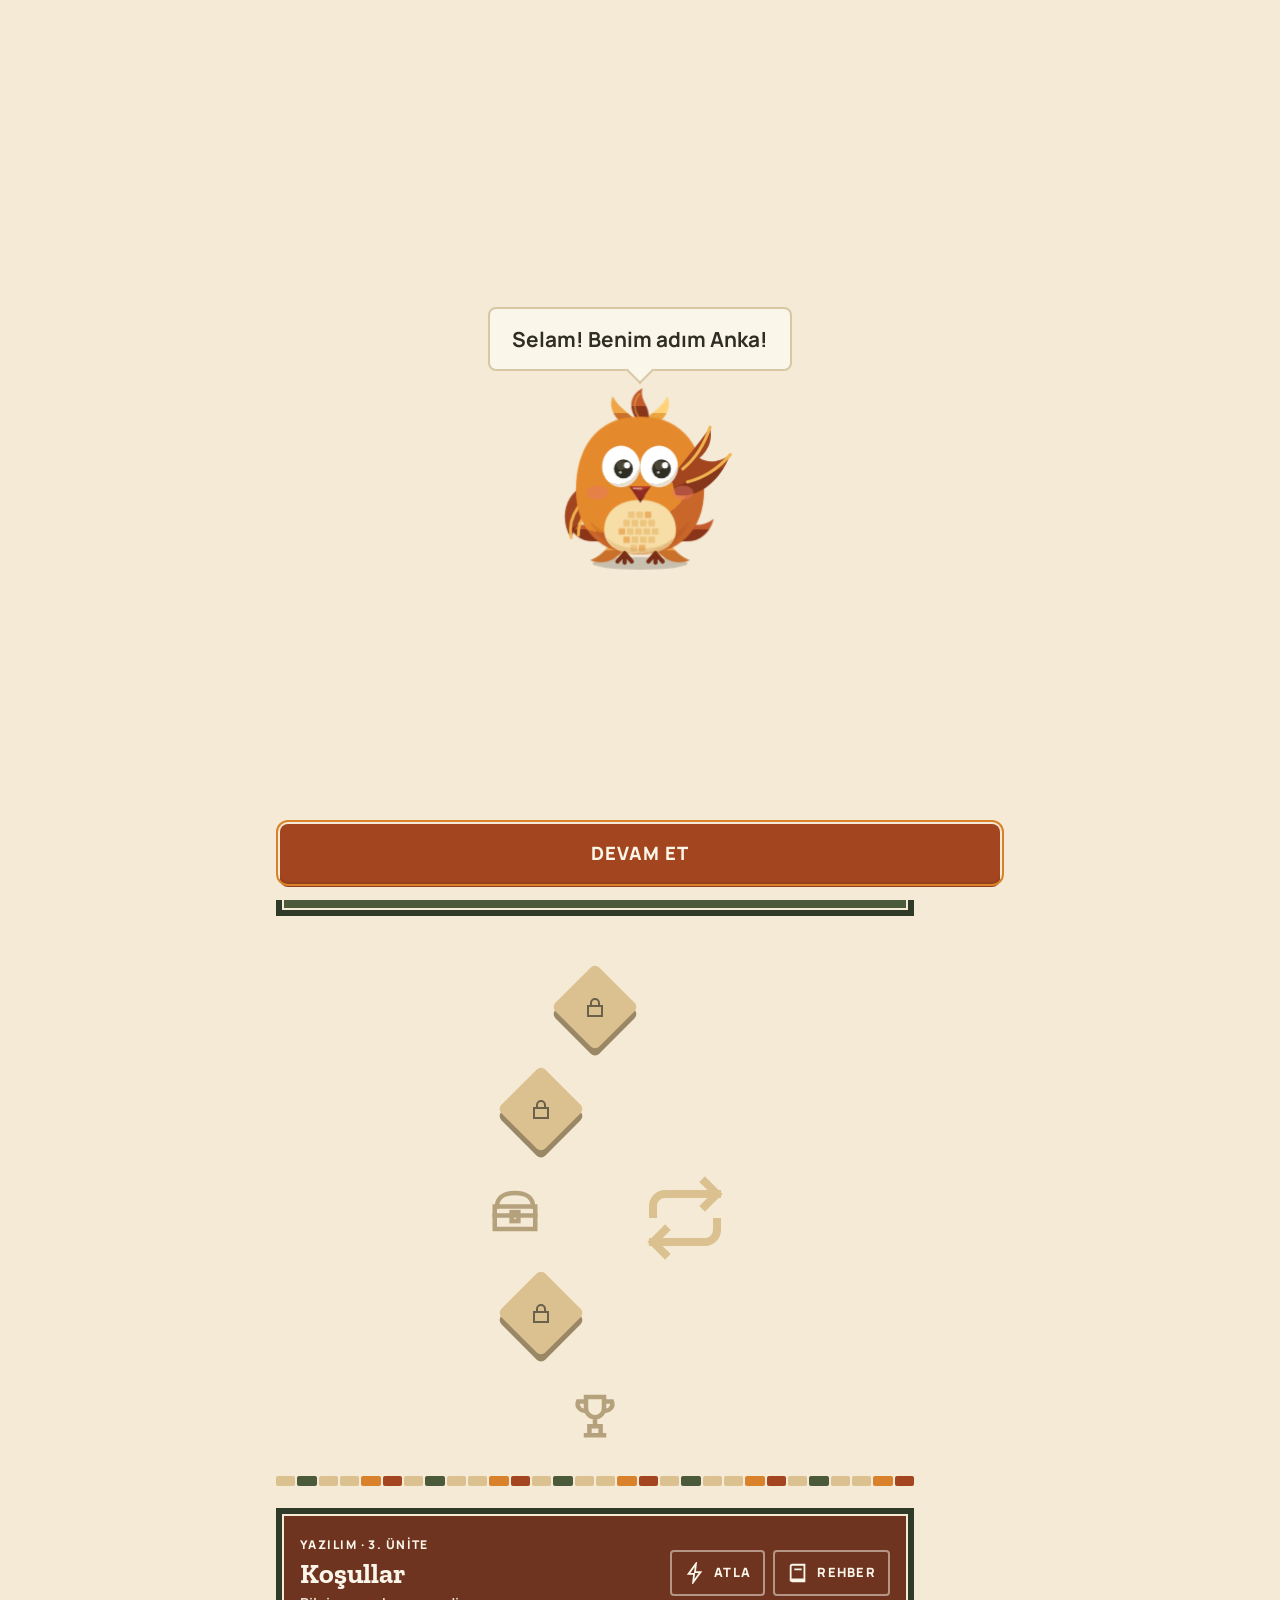
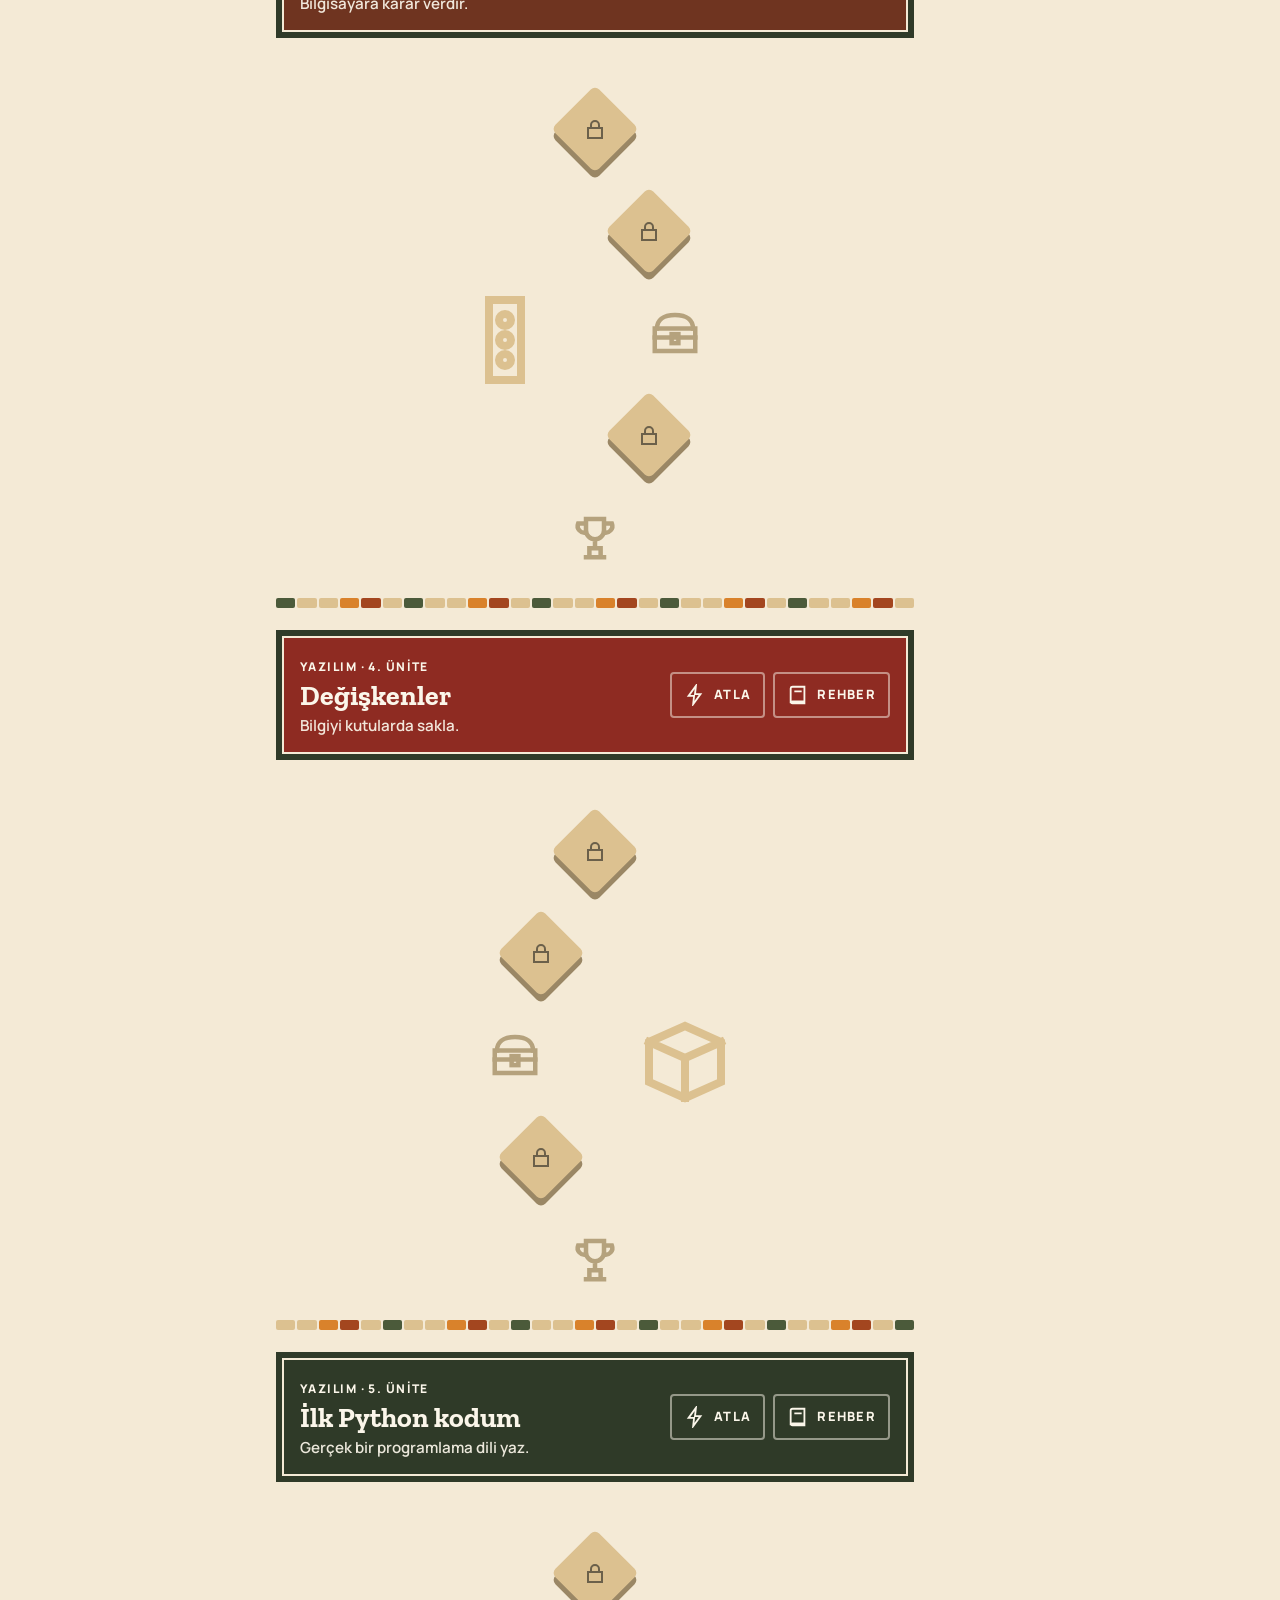
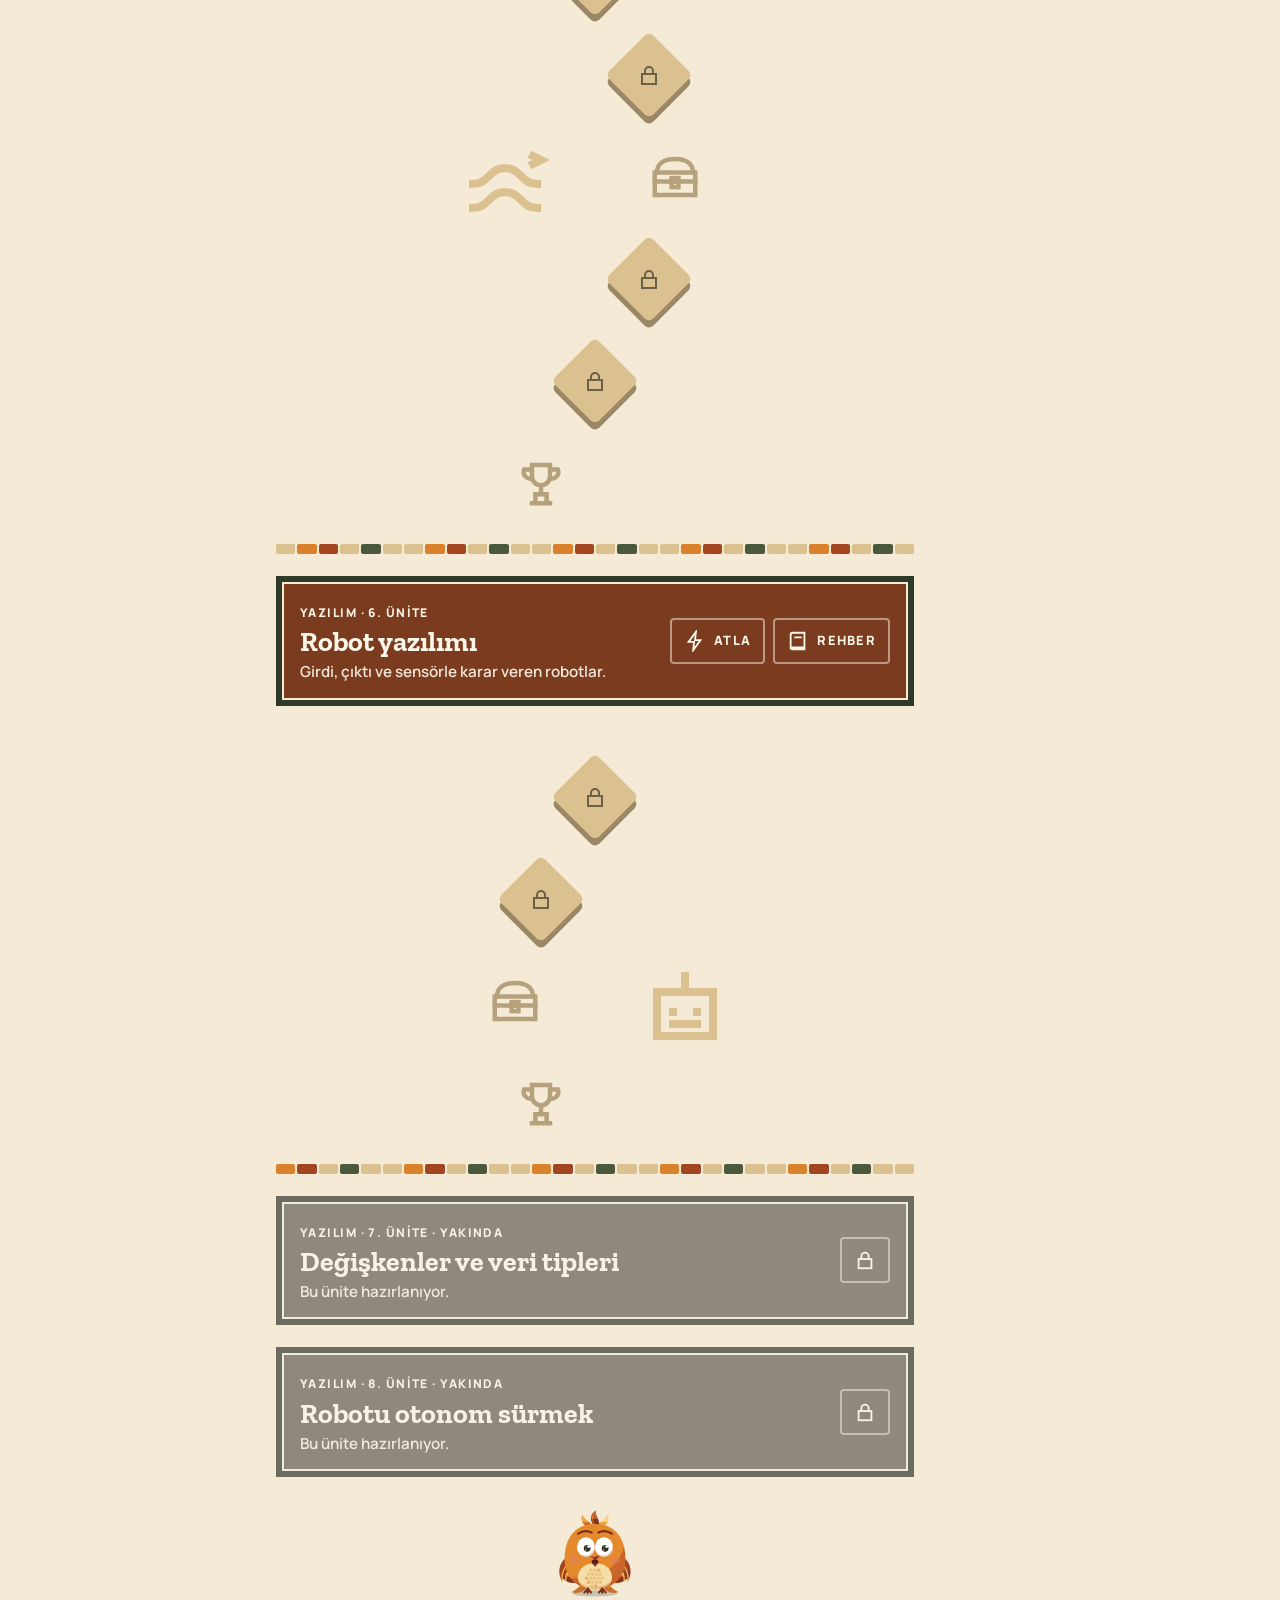
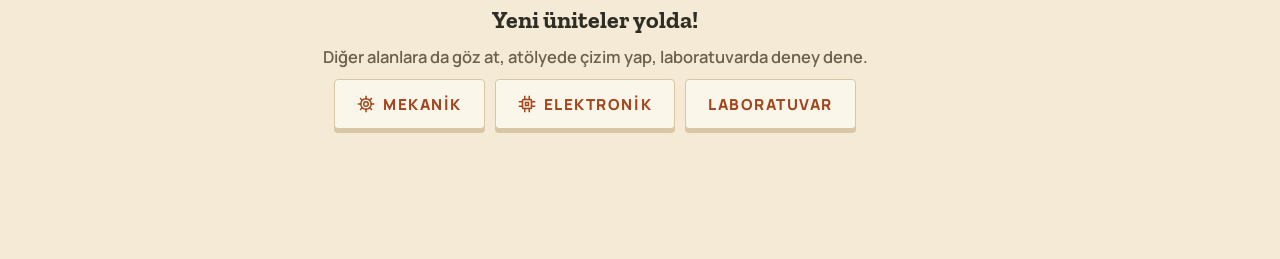
==== commit 0db7add7: "Ses efektleri baştan tasarlandı: yeni ses motoru (js/ses.js) - Zarflı sesler (tık yok), hafif oda ya" ====
--- a/index.html
+++ b/index.html
@@ -104,6 +104,7 @@
 <script src="js/icerik.js"></script>
 <script src="js/dersler.js"></script>
 <script src="js/kupa.js"></script>
+<script src="js/ses.js"></script>
 <script src="js/core.js"></script>
 <script src="js/learn.js"></script>
 <script src="js/ankacanli.js"></script>
--- a/css/ekler.css
+++ b/css/ekler.css
@@ -201,3 +201,14 @@
 .nest.night .ndpic,.nest.night .ndshelf{filter:brightness(.7) drop-shadow(0 5px 0 rgba(0,0,0,.25))}
 .nbird .anka{filter:drop-shadow(0 10px 8px rgba(60,30,10,.18))}
 @media (prefers-reduced-motion:reduce){.nbeam,.nbeam i{animation:none}}
+
+/* Seçince hemen doğru/yanlış göster */
+.opt.ok{border-color:var(--olive)!important;background:color-mix(in srgb,var(--olive) 22%,var(--raised))!important;color:var(--ink)}
+.opt.ok kbd{border-color:var(--olive);color:var(--olive)}
+.opt.bad{border-color:var(--garnet)!important;background:color-mix(in srgb,var(--garnet) 20%,var(--raised))!important;animation:optBad .4s ease}
+.opt.bad kbd{border-color:var(--garnet);color:var(--garnet)}
+.slot.ok{background:color-mix(in srgb,var(--olive) 35%,transparent);outline:2px solid var(--olive)}
+.slot.bad{background:color-mix(in srgb,var(--garnet) 30%,transparent);outline:2px solid var(--garnet)}
+@keyframes optBad{20%,60%{transform:translateX(-5px)}40%,80%{transform:translateX(5px)}}
+.lr.ok{border-color:var(--olive)!important;background:color-mix(in srgb,var(--olive) 22%,var(--raised))!important}
+.lr.bad{border-color:var(--garnet)!important;background:color-mix(in srgb,var(--garnet) 20%,var(--raised))!important;animation:optBad .4s ease}
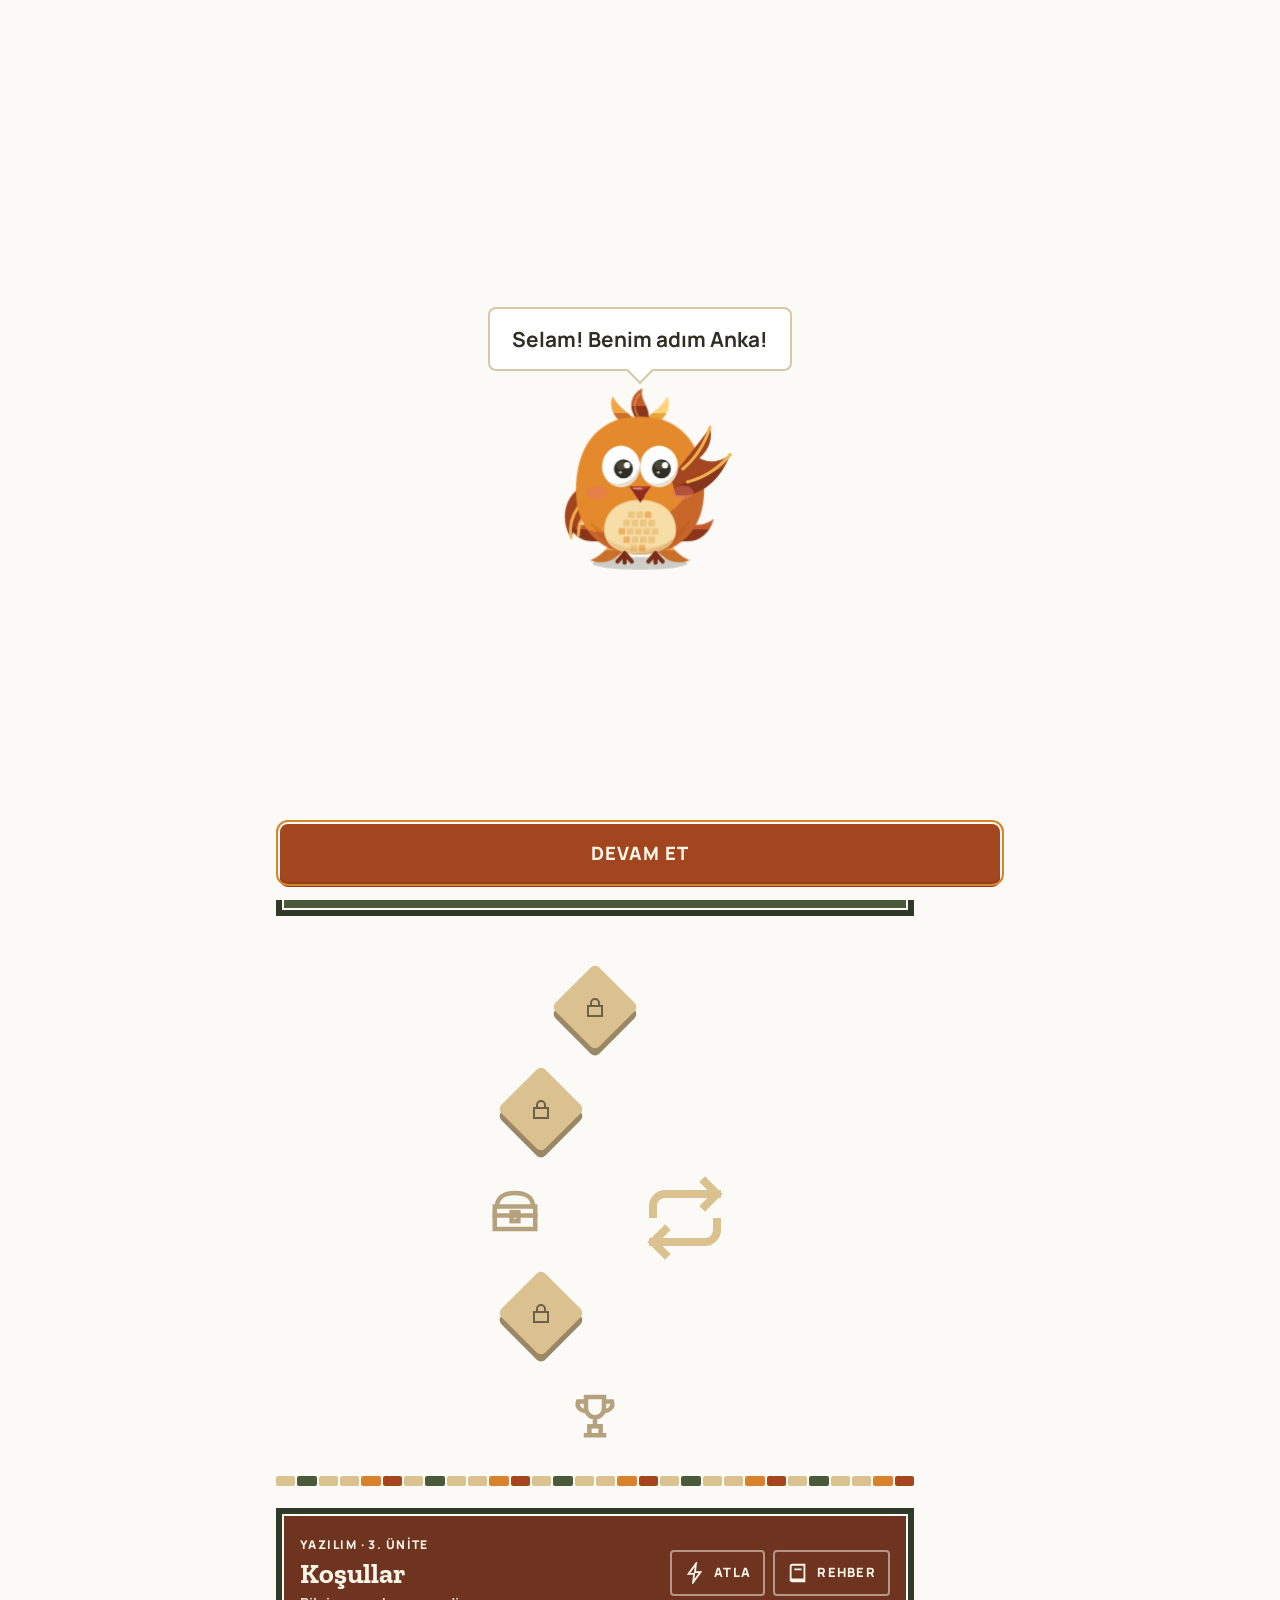
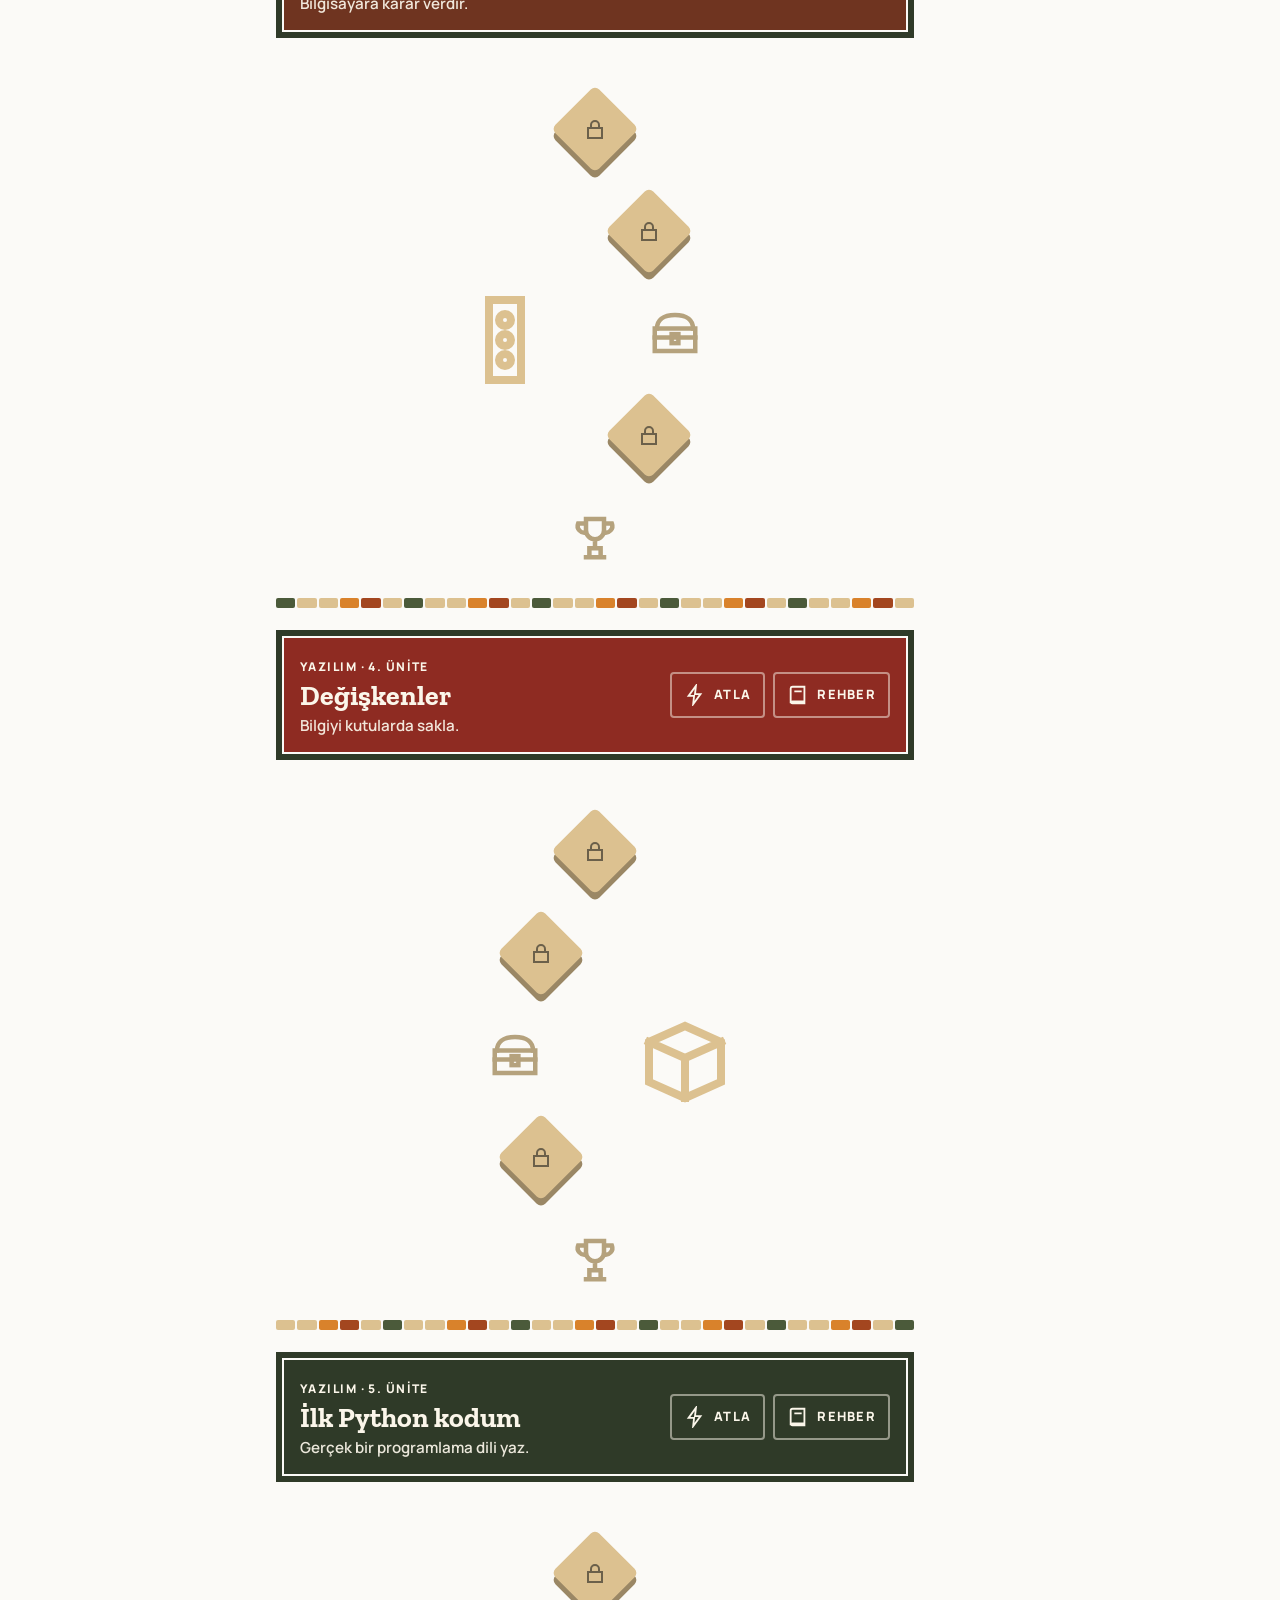
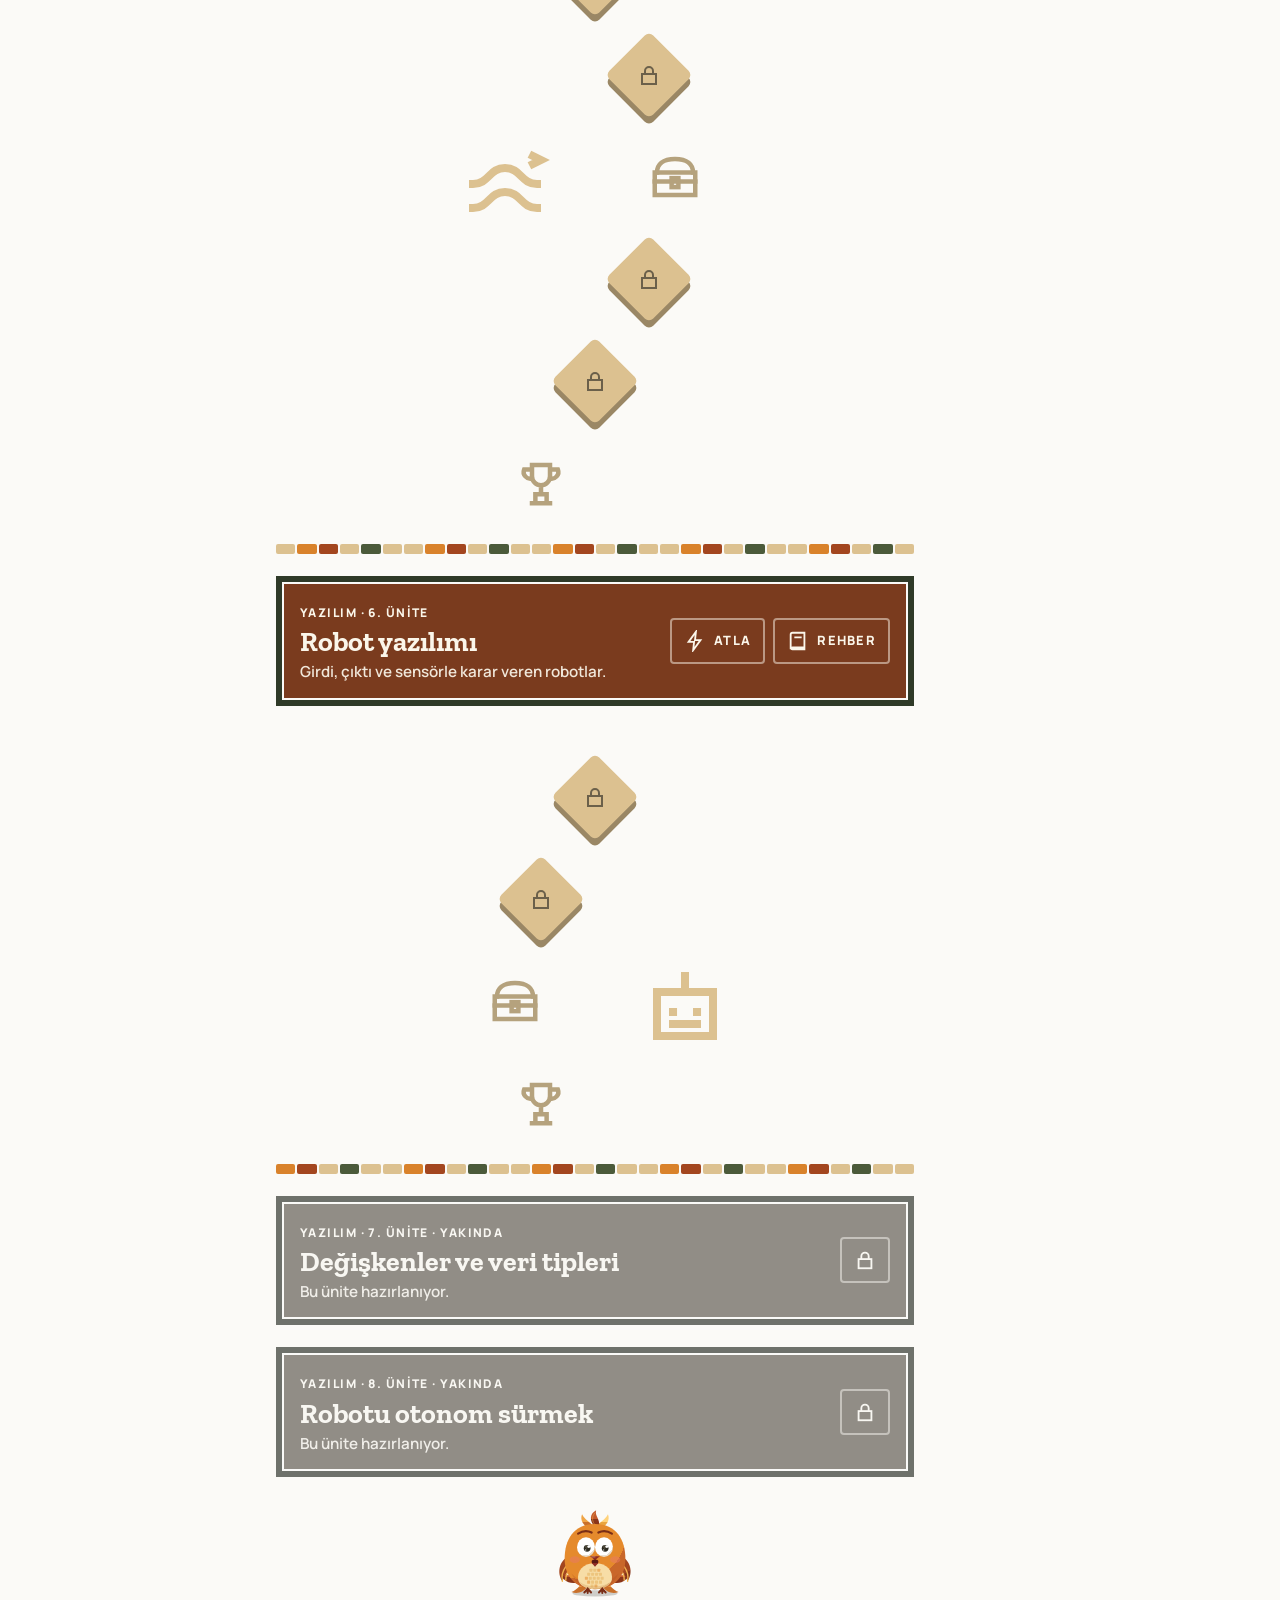
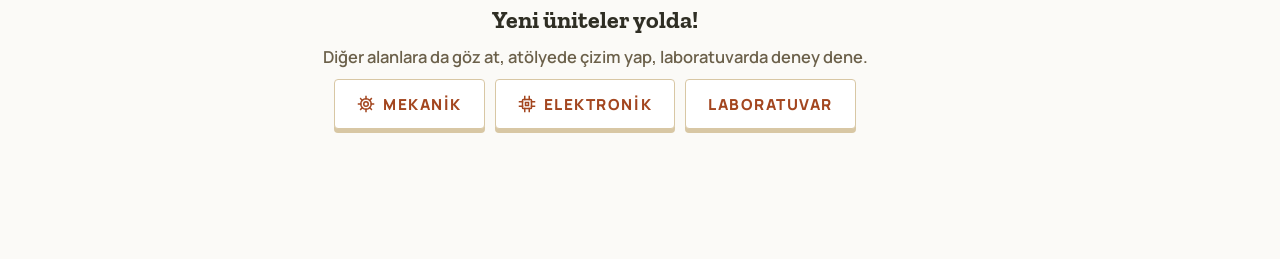
==== commit 1803c0f0: "Combine daily goal and quests sidebar card" ====
--- a/index.html
+++ b/index.html
@@ -68,9 +68,8 @@
   <aside class="right" aria-label="Durumum">
     <div class="stats stats-slot"></div>
     <div class="card rc" id="rcStreak"></div>
-    <div class="card rc" id="rcGoal"></div>
+    <div class="card rc" id="rcGoalQuests"></div>
     <div class="card rc" id="rcDaily"></div>
-    <div class="card rc" id="rcQuests"></div>
     <p style="font-size:.85rem;color:var(--muted);padding:0 6px">#BilimKıvılcımı bir <b>Antioch Rising #10947</b> projesidir.</p>
   </aside>
 
--- a/css/style.css
+++ b/css/style.css
@@ -2,7 +2,7 @@
    60·30·10: tessera zemin, kiremit/zeytin marka, alev vurgu. Kare taş (tessera) ızgarası 8px.
    Yerleşim: masaüstünde sol menü + orta içerik + sağ durum kartları; telefonda üst durum çubuğu + alt sekmeler. */
 :root{
-  --tessera:#F4EAD6; --raised:#FBF6EA; --sand:#DCC190; --line:#D8C7A4; --ink:#2F2E24; --muted:#6B604A;
+  --tessera:#FBFAF7; --raised:#FFFFFF; --sand:#DCC190; --line:#D8C7A4; --ink:#2F2E24; --muted:#6B604A;
   --terra:#A3461F; --on-terra:#FBF6EA; --terra-soft:#F1DCCB; --terra-ts:#93401C;
   --ember:#D9822B; --rust:#6F3420; --olive:#4B5A3A; --on-olive:#FBF6EA; --olive-soft:#E2E6D2; --olive-ts:#3F4D30; --olive-deep:#2F3A28;
   --garnet:#8E2B22; --garnet-soft:#F3DAD6; --focus:#D9822B;
@@ -291,6 +291,7 @@
 .spk:hover{background:var(--terra-soft)}
 
 /* Sağ kartlar */
+.daily-quests{margin-top:16px;padding-top:16px;border-top:1px solid var(--line)}
 .rc h3{font-size:1.2rem;margin-bottom:10px}
 .week{display:grid;grid-template-columns:repeat(7,1fr);gap:4px;text-align:center;margin-top:12px}
 .week div{display:grid;justify-items:center;gap:4px;font-size:.75rem;color:var(--muted)}
@@ -795,7 +796,7 @@
 .nslots{display:flex;gap:4px}.nslots button{border:1px solid #D8C7A4;background:#F4EAD6;color:#2F2E24;border-radius:999px;padding:6px 10px;font:800 .78rem/1 var(--body);cursor:pointer}
 .nslots button[aria-pressed="true"]{background:#2F2E24;color:#FBF6EA;border-color:#2F2E24}
 .ntrow{display:flex;gap:10px;overflow-x:auto;padding:6px 2px 4px;scroll-snap-type:x mandatory}
-.nti{position:relative;flex:0 0 84px;scroll-snap-align:start;display:grid;justify-items:center;gap:4px;padding:10px 6px 8px;border-radius:16px;border:2px solid #D8C7A4;border-bottom-width:5px;background:#F4EAD6;color:#2F2E24;cursor:grab;touch-action:none;font-family:inherit}
+.nti{position:relative;flex:0 0 84px;scroll-snap-align:start;display:grid;justify-items:center;gap:4px;padding:10px 6px 8px;border-radius:16px;border:2px solid #D8C7A4;border-bottom-width:5px;background:#F4EAD6;color:#2F2E24;cursor:grab;touch-action:pan-x;font-family:inherit}
 .nti small{font-size:.72rem;font-weight:700;line-height:1.15;text-align:center}
 .nti.on{border-color:#4B5A3A;background:#DCE3CC}
 .nti.empty{cursor:pointer;touch-action:manipulation}.nti.empty svg{filter:grayscale(.75) opacity(.55)}
@@ -1067,3 +1068,20 @@
 .lesson .lbody{position:relative;z-index:1}
 .lesson .lfoot{position:relative;z-index:1}
 .stat[role="button"],[data-dp][role="button"]{cursor:pointer;min-height:44px}
+
+/* Tanışma: alan seçiminden sonra kısa yükleniyor ekranı */
+.oload{gap:18px;text-align:center}
+.oload b{font:700 1.25rem/1.3 'Zilla Slab',Georgia,serif}
+.oldic{display:grid;place-items:center;width:88px;height:88px;border-radius:24px;background:var(--raised);border:2px solid var(--line);color:var(--terra,#A3461F);animation:oldPop .45s cubic-bezier(.3,1.5,.5,1) both,oldBob 1s .45s ease-in-out infinite}
+.oldbar{width:min(260px,70vw);height:14px;border-radius:99px;background:var(--line);overflow:hidden}
+.oldbar i{display:block;height:100%;width:0;border-radius:inherit;background:#D9822B;animation:oldFill .95s cubic-bezier(.5,0,.3,1) forwards}
+@keyframes oldPop{from{transform:scale(.5);opacity:0}}
+@keyframes oldBob{50%{transform:translateY(-6px)}}
+@keyframes oldFill{to{width:100%}}
+@media (prefers-reduced-motion:reduce){.oldic,.oldbar i{animation:none}.oldbar i{width:100%}}
+
+/* Alan sorusu: balon sabit yükseklikte, butonlar kaymaz */
+.obub.ofix{box-sizing:border-box}
+
+/* Widget hatırlatması: büyük widget önizlemesi */
+.wask{display:flex;justify-content:center;margin:4px 0 6px}.wask .wm{transform:scale(1.15);transform-origin:center top;margin-bottom:22px}
--- a/css/ekler.css
+++ b/css/ekler.css
@@ -212,3 +212,12 @@
 @keyframes optBad{20%,60%{transform:translateX(-5px)}40%,80%{transform:translateX(5px)}}
 .lr.ok{border-color:var(--olive)!important;background:color-mix(in srgb,var(--olive) 22%,var(--raised))!important}
 .lr.bad{border-color:var(--garnet)!important;background:color-mix(in srgb,var(--garnet) 20%,var(--raised))!important;animation:optBad .4s ease}
+
+/* Doğru/yanlış rengi geçişsiz, anında görünür */
+.opt.ok,.opt.bad,.lr.ok,.lr.bad,.slot.ok,.slot.bad{transition:none!important}
+
+/* Tanışma: "Tavsiye" etiketi küçük ve kartın içinde */
+.ostart .oopt .otag,.otag{right:10px;top:-9px;font-size:.6rem;letter-spacing:.08em;padding:3px 7px;border-radius:6px;text-transform:uppercase}
+/* Seri ekranı: yuvarlak, kalın, okunaklı rakam ve başlık (Manrope) */
+.bigflame.seri b{font:800 4.2rem/1 var(--body);letter-spacing:-.04em;color:#fff;-webkit-text-stroke:0;text-shadow:0 3px 0 rgba(163,70,31,.45),0 0 18px rgba(255,214,150,.55)}
+.done-screen .ds-seri{font:800 2.1rem/1.15 var(--body);letter-spacing:-.02em}
--- a/css/anim.css
+++ b/css/anim.css
@@ -24,9 +24,9 @@
 /* ---------- Ders: geri bildirim paneli (yaylanarak gelir) ---------- */
 .lfoot.ok,.lfoot.bad{animation:footIn .5s var(--spring2) both}
 @keyframes footIn{from{translate:0 100%}to{translate:0 0}}
-.lfoot.ok .fb>div:not(.fa),.lfoot.bad .fb>div:not(.fa){animation:fbText .45s .12s var(--out) both}
+.lfoot.ok .fb>div:not(.fa),.lfoot.bad .fb>div:not(.fa){animation:fbText .4s .03s var(--out) both}
 @keyframes fbText{from{opacity:0;translate:0 10px}}
-.lfoot.ok #lbtn,.lfoot.bad #lbtn{animation:btnPop .45s .18s var(--spring) both}
+.lfoot.ok #lbtn,.lfoot.bad #lbtn{animation:btnPop .4s .06s var(--spring) both}
 @keyframes btnPop{from{scale:.85;opacity:0}to{scale:1;opacity:1}}
 /* Yanlışta sorunun kendisi hafifçe sarsılır */
 .lesson:has(#lfoot.bad) .lbody .ex{animation:exShake .46s ease-out both}
